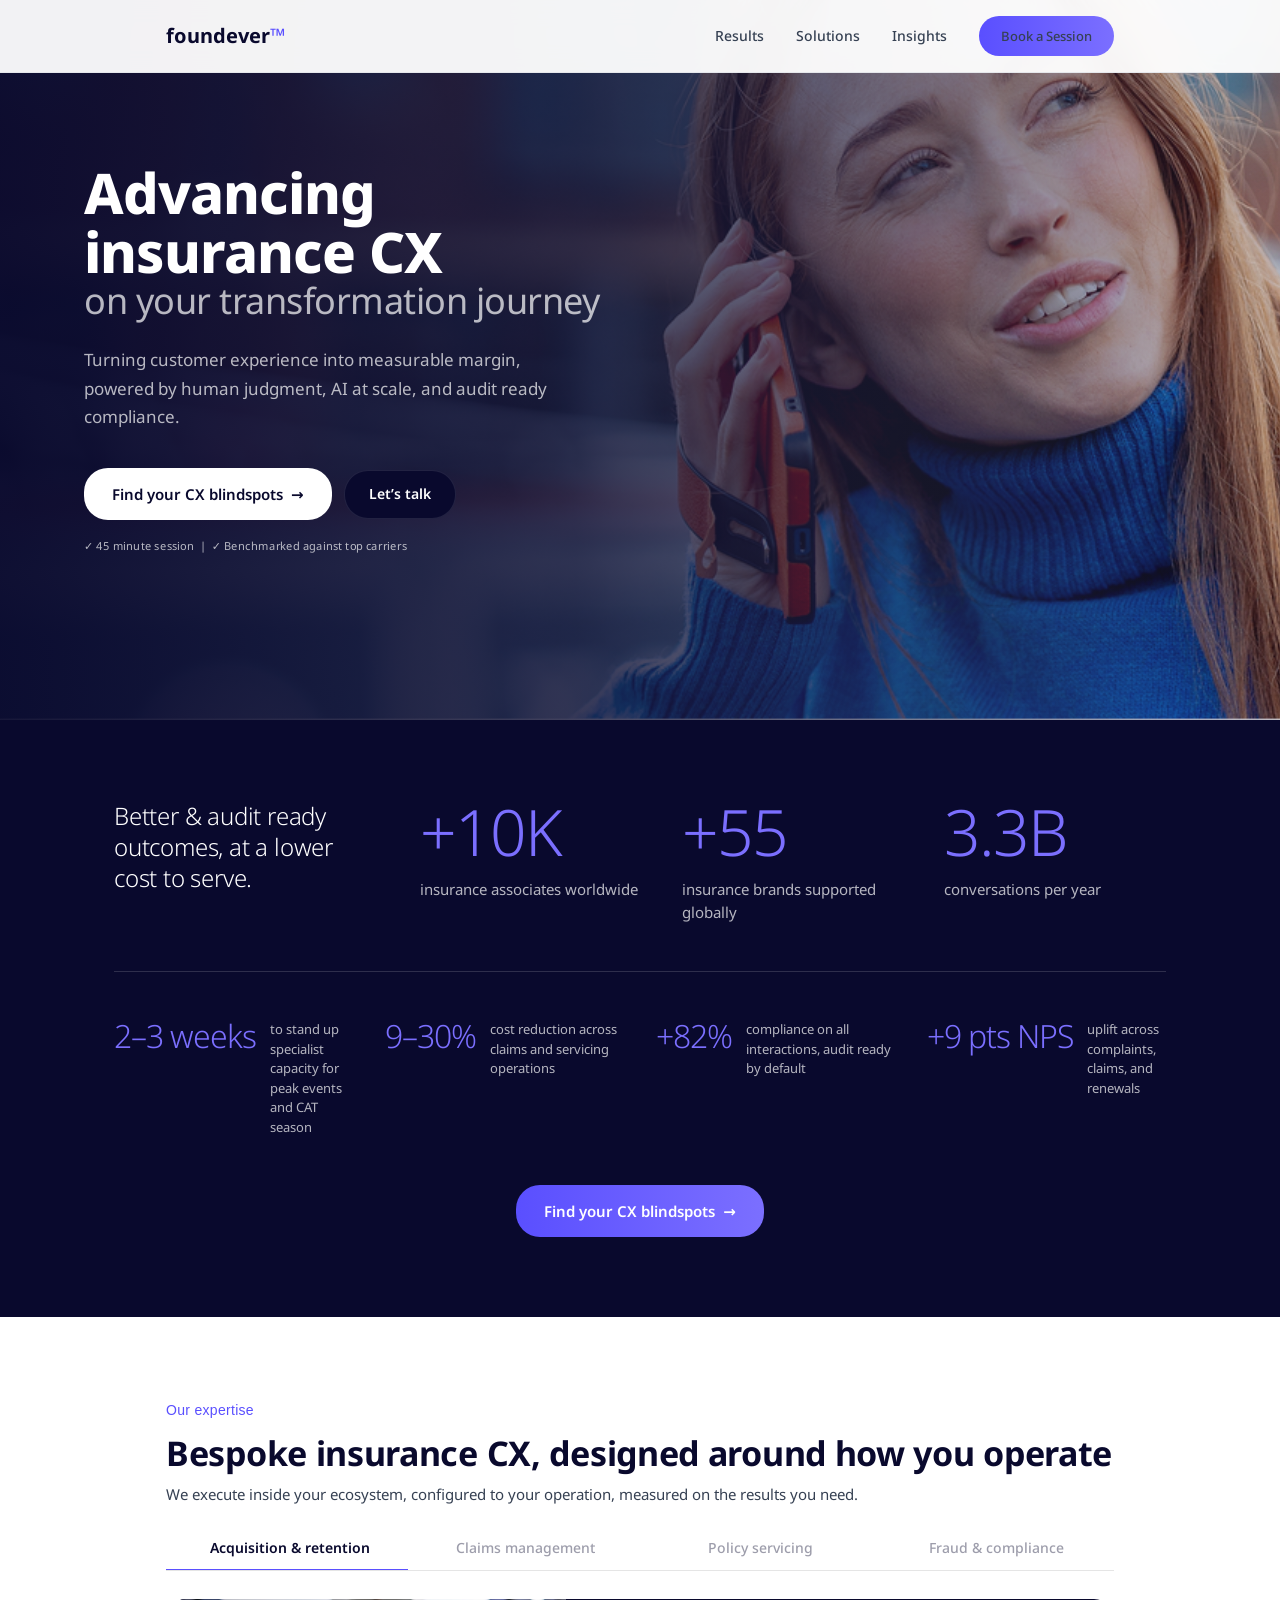
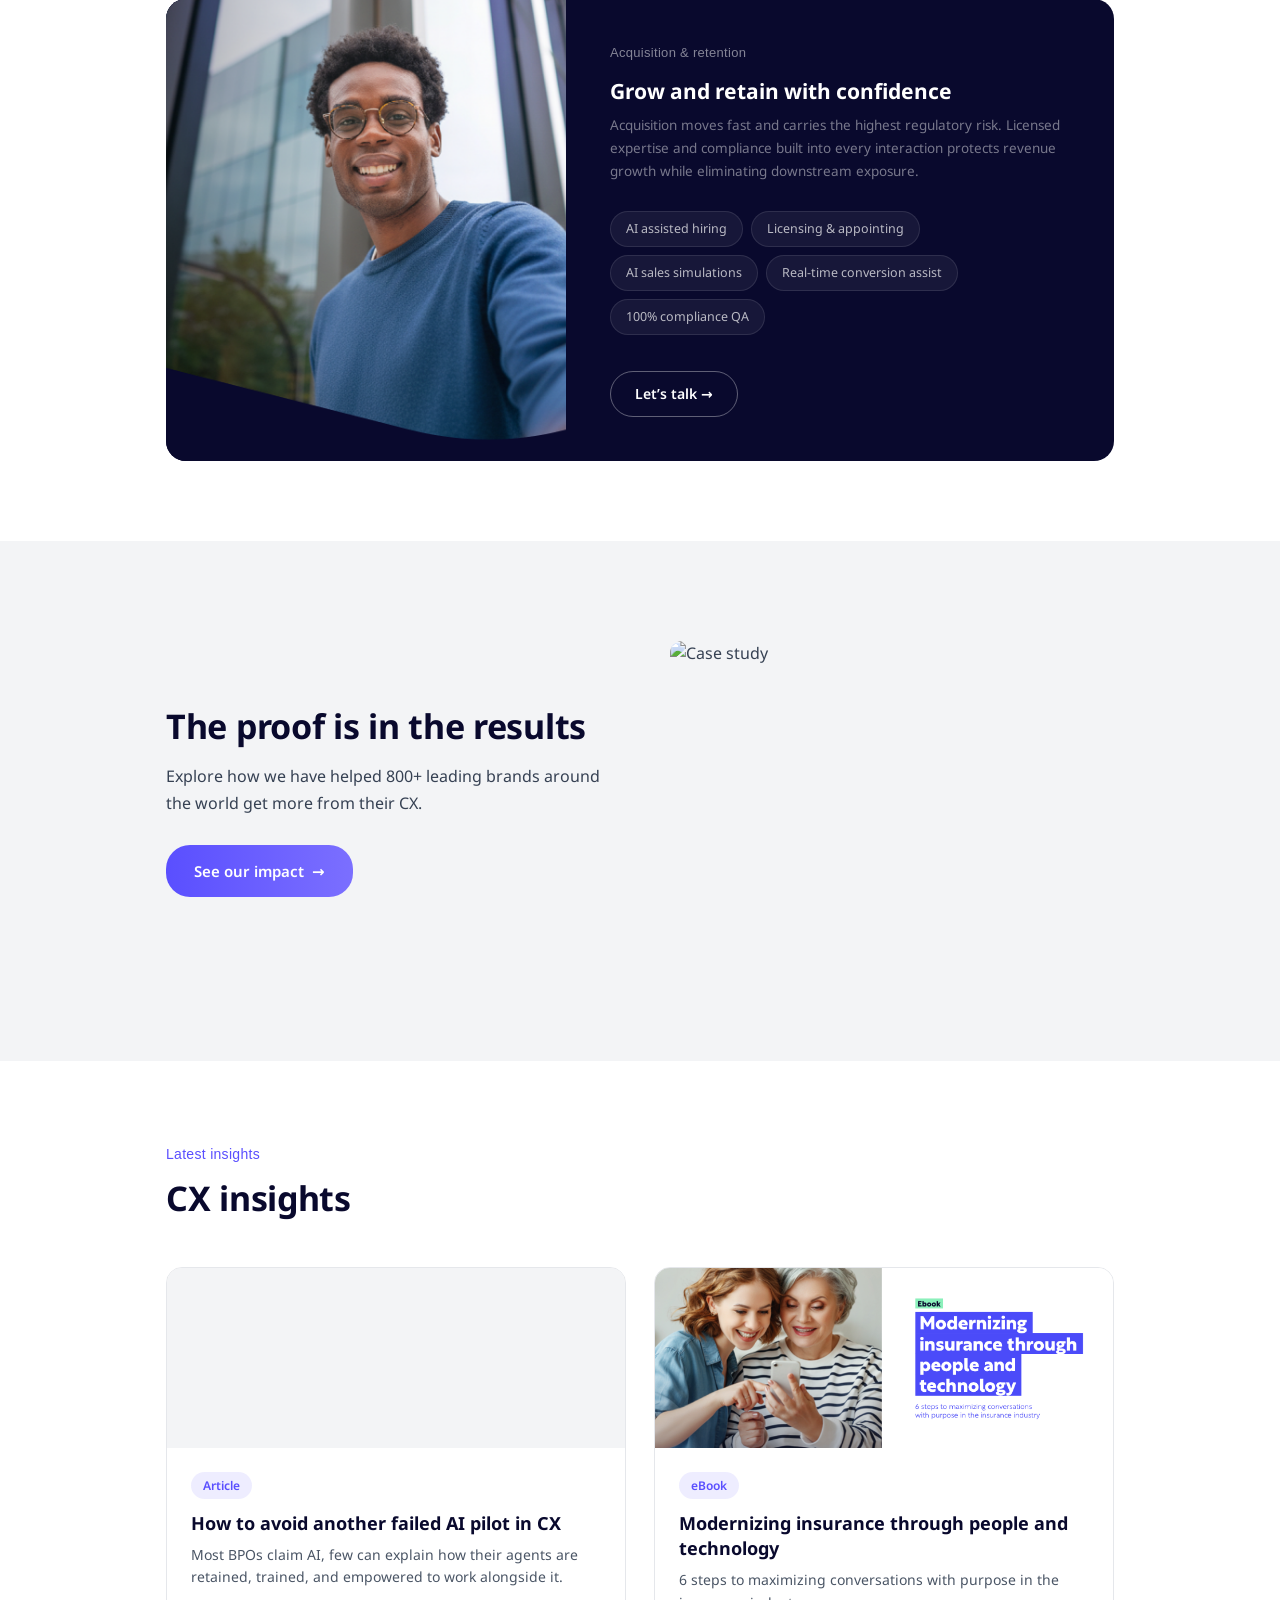
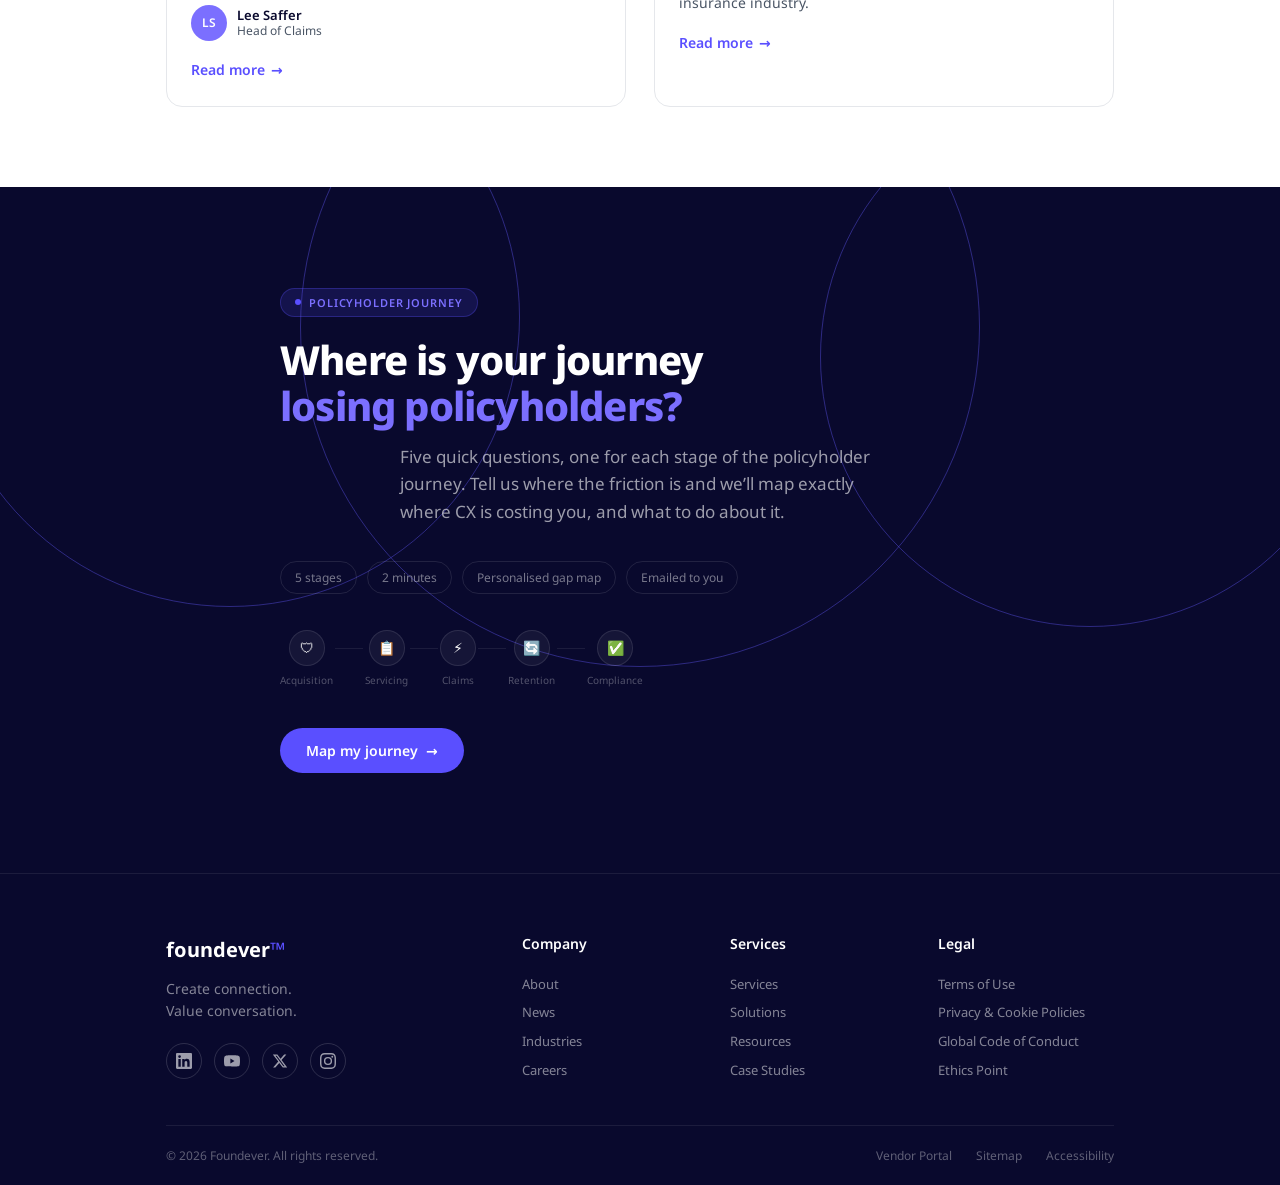
==== index.html @ bc0213e2 "Replace final CTA: maturity assessment -> policyholder journey quiz A and B both swap the old "Insur" ====
<!DOCTYPE html>
<html lang="en">
<head>
  <meta charset="UTF-8">
  <meta name="viewport" content="width=device-width, initial-scale=1.0">
  <title>Foundever Insurance | Keep Your Brand Promise to Your Policyholders</title>
  <meta name="description" content="Reduce claims leakage, improve your loss ratio, and lower cost to serve without compromising policyholder experience.">
  <link rel="preconnect" href="https://fonts.googleapis.com">
  <link rel="preconnect" href="https://fonts.gstatic.com" crossorigin>
  <link href="https://fonts.googleapis.com/css2?family=Noto+Sans:wght@300;400;500;600;700;800;900&display=swap" rel="stylesheet">
  <link rel="stylesheet" href="styles.css?v=22">
</head>
<body>

  <!-- ===== HEADER ===== -->
  <header class="site-header">
    <div class="container">
      <div class="logo">foundever<span>&trade;</span></div>
      <nav class="nav-links">
        <a href="#value-props">Results</a>
        <a href="#solutions">Solutions</a>
        <a href="#insights">Insights</a>
        <a href="#cta" class="btn btn-primary" style="padding:10px 22px; font-size:13px;">Book a Session</a>
      </nav>
    </div>
  </header>

  <!--
    DESIGN NOTE — Imagery direction (from Lee + Saurabh SME review):
    Moment-of-truth imagery (e.g. car veered off road with policyholder on phone,
    house with smoke/fire damage, etc.) belongs in ad creatives and the case-study
    supporting visuals — NOT the LP hero. The hero stays specialist-on-a-call
    (selling competence, not empathy). Pass to design team for ad creative + case
    study photo selection.
  -->
  <!-- ===== HERO ===== -->
  <section class="hero" id="hero">
    <!-- Full-bleed background photo -->
    <div class="hero-bg">
      <img src="assets/Hero-image-3.png" alt="Foundever insurance specialist">
      <div class="hero-overlay"></div>
    </div>
    <div class="container">
      <div class="hero-content">
        <div class="hero-heading-block">
          <h1>Advancing<br>insurance CX</h1>
          <h2 class="hero-h2">on your transformation journey</h2>
        </div>
        <p>Turning customer experience into measurable margin, powered by human judgment, AI at scale, and audit ready compliance.</p>
        <div class="hero-cta-group">
          <a href="#cta" class="btn btn-cta-primary">
            Find your CX blindspots
            <span class="arrow">&rarr;</span>
          </a>
          <a href="#" class="btn btn-dark">Let&rsquo;s talk</a>
        </div>
        <p class="hero-microcopy">&#10003; 45 minute session &nbsp;|&nbsp; &#10003; Benchmarked against top carriers</p>
      </div>
    </div>
  </section>


  <!-- ===== INSURANCE STATS (combined: use cases + scale proof) ===== -->
  <section class="insurance-stats" id="value-props">
    <div class="container">

      <!-- Top zone: headline + 3 big scale stats -->
      <div class="istats-top">
        <h2 class="istats-headline">Better &amp; audit ready outcomes, at a lower cost to serve.</h2>
        <div class="istats-scale-item">
          <div class="istats-scale-num">+<span class="count-up" data-target="10">0</span>K</div>
          <div class="istats-scale-lbl">insurance associates worldwide</div>
        </div>
        <div class="istats-scale-item">
          <div class="istats-scale-num">+<span class="count-up" data-target="55">0</span></div>
          <div class="istats-scale-lbl">insurance brands supported globally</div>
        </div>
        <div class="istats-scale-item">
          <div class="istats-scale-num">3.3B</div>
          <div class="istats-scale-lbl">conversations per year</div>
        </div>
      </div>

      <div class="istats-divider"></div>

      <!-- Bottom zone: 4 outcome stats -->
      <div class="istats-outcomes">
        <div class="istats-outcome">
          <div class="istats-outcome-num">2&ndash;3 weeks</div>
          <div class="istats-outcome-lbl">to stand up specialist capacity for peak events and CAT season</div>
        </div>
        <div class="istats-outcome">
          <div class="istats-outcome-num"><span class="count-up" data-target="10">0</span>&ndash;30%</div>
          <div class="istats-outcome-lbl">cost reduction across claims and servicing operations</div>
        </div>
        <div class="istats-outcome">
          <div class="istats-outcome-num">+<span class="count-up" data-target="95">0</span>%</div>
          <div class="istats-outcome-lbl">compliance on all interactions, audit ready by default</div>
        </div>
        <div class="istats-outcome">
          <div class="istats-outcome-num">+9 pts NPS</div>
          <div class="istats-outcome-lbl">uplift across complaints, claims, and renewals</div>
        </div>
      </div>

      <div class="stats-cta">
        <a href="#cta" class="btn btn-primary">Find your CX blindspots <span class="arrow">&rarr;</span></a>
      </div>
    </div>
  </section>

  <!-- ===== SOLUTIONS (Dynamic Rolling Bar) ===== -->
  <section class="solutions" id="solutions">
    <div class="container">
      <div class="solutions-header">
        <span class="eyebrow">Our expertise</span>
        <h2>Bespoke insurance CX, designed around how you operate</h2>
        <p>We execute inside your ecosystem, configured to your operation, measured on the results you need.</p>
      </div>

      <!-- Tab Navigation -->
      <div class="sol-tabs-wrapper">
        <div class="sol-bar">
          <button class="sol-bar-item active" data-index="0">Acquisition &amp; retention</button>
          <button class="sol-bar-item" data-index="1">Claims management</button>
          <button class="sol-bar-item" data-index="2">Policy servicing</button>
          <button class="sol-bar-item" data-index="3">Fraud &amp; compliance</button>
        </div>
      </div>

      <!-- Card 0: Acquisition & Retention -->
      <div class="sol-card visible" data-card="0">
        <div class="sol-card-photo"><img src="assets/frame-1329.png" alt="Insurance specialist"></div>
        <div class="sol-card-content">
          <span class="sol-card-eyebrow">Acquisition &amp; retention</span>
          <h3 class="sol-card-title">Grow and retain with confidence</h3>
          <p class="sol-card-desc">Acquisition moves fast and carries the highest regulatory risk. Licensed expertise and compliance built into every interaction protects revenue growth while eliminating downstream exposure.</p>
          <div class="sol-pills-wrap">
            <span class="sol-pill">AI assisted hiring</span>
            <span class="sol-pill">Licensing &amp; appointing</span>
            <span class="sol-pill">AI sales simulations</span>
            <span class="sol-pill">Real-time conversion assist</span>
            <span class="sol-pill">100% compliance QA</span>
          </div>
          <a href="#" class="sol-card-cta">Let&rsquo;s talk &rarr;</a>
        </div>
      </div>

      <!-- Card 1: Claims Management -->
      <div class="sol-card" data-card="1">
        <div class="sol-card-photo"><img src="assets/frame-1329.png" alt="Insurance specialist"></div>
        <div class="sol-card-content">
          <span class="sol-card-eyebrow">Claims management</span>
          <h3 class="sol-card-title">Quality, speed and auditability together</h3>
          <p class="sol-card-desc">By backing experienced claims professionals with advanced AI, we ensure every interaction is high empathy, low friction, and 100% focused on reducing claims leakage and handle time.</p>
          <div class="sol-pills-wrap">
            <span class="sol-pill">Empathy trained hiring</span>
            <span class="sol-pill">FNOL simulation training</span>
            <span class="sol-pill">Accuracy focused agent assist</span>
            <span class="sol-pill">100% compliance audit</span>
            <span class="sol-pill">Claims trend insights</span>
          </div>
          <a href="#" class="sol-card-cta">Let&rsquo;s talk &rarr;</a>
        </div>
      </div>

      <!-- Card 2: Policy Servicing -->
      <div class="sol-card" data-card="2">
        <div class="sol-card-photo"><img src="assets/frame-1329.png" alt="Insurance specialist"></div>
        <div class="sol-card-content">
          <span class="sol-card-eyebrow">Policy servicing</span>
          <h3 class="sol-card-title">The hidden retention engine</h3>
          <p class="sol-card-desc">AI absorbs routine volume so licensed agents can focus on endorsements, disputes, and save calls that protect policyholder lifetime value.</p>
          <div class="sol-pills-wrap">
            <span class="sol-pill">Licensed servicing agents</span>
            <span class="sol-pill">AI deflection of low complexity calls</span>
            <span class="sol-pill">Endorsement &amp; billing resolution</span>
            <span class="sol-pill">Retention and save desk</span>
            <span class="sol-pill">100% compliance QA</span>
            <span class="sol-pill">NPS tracking</span>
          </div>
          <a href="#" class="sol-card-cta">Let&rsquo;s talk &rarr;</a>
        </div>
      </div>

      <!-- Card 3: Financial Crime -->
      <div class="sol-card" data-card="3">
        <div class="sol-card-photo"><img src="assets/frame-1329.png" alt="Insurance specialist"></div>
        <div class="sol-card-content">
          <span class="sol-card-eyebrow">Fraud &amp; compliance</span>
          <h3 class="sol-card-title">Audit ready at every step</h3>
          <p class="sol-card-desc">Compliance runs through every interaction, not just the ones flagged for review. Specialist teams, embedded QA frameworks, and full interaction recording keep you protected at all times.</p>
          <div class="sol-pills-wrap">
            <span class="sol-pill">Compliance specialist training</span>
            <span class="sol-pill">QA framework embedding</span>
            <span class="sol-pill">Full interaction recording</span>
            <span class="sol-pill">Regulatory reporting</span>
          </div>
          <a href="#" class="sol-card-cta">Let&rsquo;s talk &rarr;</a>
        </div>
      </div>

    </div>
  </section>

  <!-- ===== CASE STUDY / BETTER BY DESIGN ===== -->
  <section class="case-study case-study--light">
    <div class="container">
      <div class="case-study-inner">
        <div class="case-study-text">
          <h2>The proof is in the results</h2>
          <p>Explore how we have helped 800+ leading brands around the world get more from their CX.</p>
          <a href="https://foundever.com/case-studies-hub/" target="_blank" rel="noopener noreferrer" class="btn btn-primary">See our impact <span class="arrow">&rarr;</span></a>
        </div>
        <div class="case-study-image">
          <img src="assets/rectangle.png" alt="Case study" style="width:100%; height:100%; object-fit:cover; border-radius:12px;">
        </div>
      </div>
    </div>
  </section>


  <!-- ===== INSIGHTS ===== -->
  <section class="insights" id="insights">
    <div class="container">
      <span class="eyebrow">Latest insights</span>
      <h2>CX insights</h2>

      <div class="insights-grid">
        <div class="insight-card">
          <div class="insight-image"></div>
          <div class="insight-body">
            <span class="insight-category">Article</span>
            <h4>How to avoid another failed AI pilot in CX</h4>
            <p>Most BPOs claim AI, few can explain how their agents are retained, trained, and empowered to work alongside it.</p>
            <div class="insight-author">
              <div class="insight-avatar">LS</div>
              <div>
                <div class="insight-author-name">Lee Saffer</div>
                <div class="insight-author-role">Head of Claims</div>
              </div>
            </div>
            <a href="#" class="insight-link">Read more <span>&rarr;</span></a>
          </div>
        </div>
        <div class="insight-card">
          <div class="insight-image" style="background-image:url('assets/ebook-modernizing-insurance.png'); background-size:cover; background-position:center;"></div>
          <div class="insight-body">
            <span class="insight-category">eBook</span>
            <h4>Modernizing insurance through people and technology</h4>
            <p>6 steps to maximizing conversations with purpose in the insurance industry.</p>
            <a href="#" class="insight-link">Read more <span>&rarr;</span></a>
          </div>
        </div>
      </div>
    </div>
  </section>

  <!-- ===== FINAL CTA — Policyholder Journey Quiz ===== -->
  <section class="final-cta" id="cta">
    <div class="cta-circle cta-circle-1"></div>
    <div class="cta-circle cta-circle-2"></div>
    <div class="cta-circle cta-circle-3"></div>
    <div class="container">
      <div class="cta-quiz">

        <!-- INTRO -->
        <div class="cqz-screen active" id="cqz-screen-intro">
          <div class="cqz-pill"><span class="cqz-pill-dot"></span>Policyholder Journey</div>
          <h2 class="cqz-intro-title">Where is your journey<br><em>losing policyholders?</em></h2>
          <p class="cqz-intro-desc">Five quick questions, one for each stage of the policyholder journey. Tell us where the friction is and we&rsquo;ll map exactly where CX is costing you, and what to do about it.</p>

          <div class="cqz-intro-tags">
            <div class="cqz-intro-tag">5 stages</div>
            <div class="cqz-intro-tag">2 minutes</div>
            <div class="cqz-intro-tag">Personalised gap map</div>
            <div class="cqz-intro-tag">Emailed to you</div>
          </div>

          <div class="cqz-journey-preview">
            <div class="cqz-preview-stage">
              <div class="cqz-preview-node">
                <div class="cqz-preview-circle">&#128737;</div>
                <div class="cqz-preview-label">Acquisition</div>
              </div>
              <div class="cqz-preview-line"></div>
            </div>
            <div class="cqz-preview-stage">
              <div class="cqz-preview-node">
                <div class="cqz-preview-circle">&#128203;</div>
                <div class="cqz-preview-label">Servicing</div>
              </div>
              <div class="cqz-preview-line"></div>
            </div>
            <div class="cqz-preview-stage">
              <div class="cqz-preview-node">
                <div class="cqz-preview-circle">&#9889;</div>
                <div class="cqz-preview-label">Claims</div>
              </div>
              <div class="cqz-preview-line"></div>
            </div>
            <div class="cqz-preview-stage">
              <div class="cqz-preview-node">
                <div class="cqz-preview-circle">&#128260;</div>
                <div class="cqz-preview-label">Retention</div>
              </div>
              <div class="cqz-preview-line"></div>
            </div>
            <div class="cqz-preview-stage">
              <div class="cqz-preview-node">
                <div class="cqz-preview-circle">&#9989;</div>
                <div class="cqz-preview-label">Compliance</div>
              </div>
            </div>
          </div>

          <button type="button" class="cqz-btn" data-action="start">Map my journey <span class="arrow">&rarr;</span></button>
        </div>

        <!-- QUESTIONS -->
        <div class="cqz-screen" id="cqz-screen-questions">
          <div class="cqz-stage-bar" id="cqz-stage-bar"></div>
          <div id="cqz-question-container"></div>
          <div class="cqz-q-nav">
            <button type="button" class="cqz-btn" id="cqz-btn-next" data-action="next" disabled>Next <span class="arrow">&rarr;</span></button>
            <button type="button" class="cqz-btn-ghost" id="cqz-btn-back" data-action="back">&larr; Back</button>
          </div>
        </div>

        <!-- RESULTS -->
        <div class="cqz-screen" id="cqz-screen-results">
          <div class="cqz-results-intro">
            <div class="cqz-pill"><span class="cqz-pill-dot"></span>Your gap map</div>
            <h2 class="cqz-results-title">Here&rsquo;s where your journey<br>needs attention</h2>
            <p class="cqz-results-desc">Based on your answers, we&rsquo;ve mapped the friction points across your policyholder journey and the highest-impact areas for Foundever to support.</p>
          </div>

          <div class="cqz-journey-map" id="cqz-journey-map"></div>
          <div class="cqz-rec-cards" id="cqz-rec-cards"></div>

          <div class="cqz-summary-bar">
            <p class="cqz-summary-text" id="cqz-summary-text"></p>
            <button type="button" class="cqz-btn" data-action="scrollToEmail">Get the full report <span class="arrow">&rarr;</span></button>
          </div>

          <div class="cqz-email-section" id="cqz-email-section">
            <p class="cqz-email-label">We&rsquo;ll email you a branded version of your journey map with tailored recommendations.</p>
            <div class="cqz-email-row">
              <input class="cqz-email-input" type="email" placeholder="you@yourcompany.com" id="cqz-email-input">
              <button type="button" class="cqz-btn" id="cqz-email-btn" data-action="sendResults">Send my map <span class="arrow">&rarr;</span></button>
            </div>
          </div>

          <div class="cqz-restart-wrap">
            <span class="cqz-restart-link" data-action="restart">Start over</span>
          </div>
        </div>

      </div>
    </div>
  </section>

  <!-- ===== FOOTER ===== -->
  <footer class="site-footer">
    <div class="container">
      <div class="footer-top">
        <div class="footer-brand">
          <div class="logo">foundever<span>&trade;</span></div>
          <p class="footer-tagline">Create connection.<br>Value conversation.</p>
          <div class="social-icons">
            <a href="#" class="social-icon" aria-label="LinkedIn">
              <svg viewBox="0 0 24 24" fill="currentColor"><path d="M20.447 20.452h-3.554v-5.569c0-1.328-.027-3.037-1.852-3.037-1.853 0-2.136 1.445-2.136 2.939v5.667H9.351V9h3.414v1.561h.046c.477-.9 1.637-1.85 3.37-1.85 3.601 0 4.267 2.37 4.267 5.455v6.286zM5.337 7.433a2.062 2.062 0 0 1-2.063-2.065 2.064 2.064 0 1 1 2.063 2.065zm1.782 13.019H3.555V9h3.564v11.452zM22.225 0H1.771C.792 0 0 .774 0 1.729v20.542C0 23.227.792 24 1.771 24h20.451C23.2 24 24 23.227 24 22.271V1.729C24 .774 23.2 0 22.222 0h.003z"/></svg>
            </a>
            <a href="#" class="social-icon" aria-label="YouTube">
              <svg viewBox="0 0 24 24" fill="currentColor"><path d="M23.498 6.186a3.016 3.016 0 0 0-2.122-2.136C19.505 3.545 12 3.545 12 3.545s-7.505 0-9.377.505A3.017 3.017 0 0 0 .502 6.186C0 8.07 0 12 0 12s0 3.93.502 5.814a3.016 3.016 0 0 0 2.122 2.136c1.871.505 9.376.505 9.376.505s7.505 0 9.377-.505a3.015 3.015 0 0 0 2.122-2.136C24 15.93 24 12 24 12s0-3.93-.502-5.814zM9.545 15.568V8.432L15.818 12l-6.273 3.568z"/></svg>
            </a>
            <a href="#" class="social-icon" aria-label="Twitter">
              <svg viewBox="0 0 24 24" fill="currentColor"><path d="M18.244 2.25h3.308l-7.227 8.26 8.502 11.24H16.17l-5.214-6.817L4.99 21.75H1.68l7.73-8.835L1.254 2.25H8.08l4.713 6.231zm-1.161 17.52h1.833L7.084 4.126H5.117z"/></svg>
            </a>
            <a href="#" class="social-icon" aria-label="Instagram">
              <svg viewBox="0 0 24 24" fill="currentColor"><path d="M12 2.163c3.204 0 3.584.012 4.85.07 3.252.148 4.771 1.691 4.919 4.919.058 1.265.069 1.645.069 4.849 0 3.205-.012 3.584-.069 4.849-.149 3.225-1.664 4.771-4.919 4.919-1.266.058-1.644.07-4.85.07-3.204 0-3.584-.012-4.849-.07-3.26-.149-4.771-1.699-4.919-4.92-.058-1.265-.07-1.644-.07-4.849 0-3.204.013-3.583.07-4.849.149-3.227 1.664-4.771 4.919-4.919 1.266-.057 1.645-.069 4.849-.069zM12 0C8.741 0 8.333.014 7.053.072 2.695.272.273 2.69.073 7.052.014 8.333 0 8.741 0 12c0 3.259.014 3.668.072 4.948.2 4.358 2.618 6.78 6.98 6.98C8.333 23.986 8.741 24 12 24c3.259 0 3.668-.014 4.948-.072 4.354-.2 6.782-2.618 6.979-6.98.059-1.28.073-1.689.073-4.948 0-3.259-.014-3.667-.072-4.947-.196-4.354-2.617-6.78-6.979-6.98C15.668.014 15.259 0 12 0zm0 5.838a6.162 6.162 0 1 0 0 12.324 6.162 6.162 0 0 0 0-12.324zM12 16a4 4 0 1 1 0-8 4 4 0 0 1 0 8zm6.406-11.845a1.44 1.44 0 1 0 0 2.881 1.44 1.44 0 0 0 0-2.881z"/></svg>
            </a>
          </div>
        </div>
        <div class="footer-columns">
          <div class="footer-column">
            <h4>Company</h4>
            <a href="#">About</a>
            <a href="#">News</a>
            <a href="#">Industries</a>
            <a href="#">Careers</a>
          </div>
          <div class="footer-column">
            <h4>Services</h4>
            <a href="#">Services</a>
            <a href="#">Solutions</a>
            <a href="#">Resources</a>
            <a href="#">Case Studies</a>
          </div>
          <div class="footer-column">
            <h4>Legal</h4>
            <a href="#">Terms of Use</a>
            <a href="#">Privacy &amp; Cookie Policies</a>
            <a href="#">Global Code of Conduct</a>
            <a href="#">Ethics Point</a>
          </div>
        </div>
      </div>
      <div class="footer-bottom">
        <span class="footer-copyright">&copy; 2026 Foundever. All rights reserved.</span>
        <div class="footer-bottom-links">
          <a href="#">Vendor Portal</a>
          <a href="#">Sitemap</a>
          <a href="#">Accessibility</a>
        </div>
      </div>
    </div>
  </footer>

  <script src="script.js"></script>
</body>
</html>
---- styles.css ----
/* ===== TOKENS ===== */
:root {
  --dark-navy: #09092D;
  --dark-navy-mid: #1A1E3F;
  --purple: #5A4FFF;
  --purple-light: #7B6FFF;
  --purple-bg: rgba(90, 79, 255, 0.1);
  --gray-bg: #F3F4F6;
  --gray-bg-alt: #F9FAFB;
  --gray-medium: #E5E7EB;
  --gray-text: #364153;
  --gray-icon: #4A5565;
  --white: #FFFFFF;
  --radius-card: 16px;
  --radius-btn: 24px;
  --radius-tag: 20px;
  --shadow-card: 0 4px 6px rgba(0,0,0,0.07), 0 10px 15px rgba(0,0,0,0.05);
  --max-width: 996px;
  --font: 'Foundever Sans', 'Noto Sans', 'Calibri', system-ui, -apple-system, sans-serif;
}

/* ===== RESET & BASE ===== */
*, *::before, *::after { box-sizing: border-box; margin: 0; padding: 0; }

html { scroll-behavior: smooth; }

body {
  font-family: var(--font);
  font-size: 16px;
  line-height: 1.6;
  color: var(--gray-text);
  background: var(--white);
  -webkit-font-smoothing: antialiased;
}

img { max-width: 100%; display: block; }
a { color: inherit; text-decoration: none; }
ul { list-style: none; }

.container {
  max-width: var(--max-width);
  margin: 0 auto;
  padding: 0 24px;
}

/* ===== TYPOGRAPHY ===== */
.eyebrow {
  display: inline-block;
  font-family: 'Avenir', 'Avenir Next', 'Nunito', sans-serif;
  font-size: 14px;
  font-weight: 400;
  letter-spacing: 0.3px;
  color: var(--purple);
  margin-bottom: 16px;
  border: none !important;
  background: none !important;
  padding: 0 !important;
  border-radius: 0 !important;
}

h1 { font-size: 44px; font-weight: 800; line-height: 1.1; letter-spacing: -0.5px; }
h2 { font-size: 34px; font-weight: 700; line-height: 1.2; letter-spacing: -0.3px; }
h3 { font-size: 22px; font-weight: 700; line-height: 1.3; }
h4 { font-size: 18px; font-weight: 700; line-height: 1.4; }

.accent {
  background: linear-gradient(90deg, var(--purple), var(--purple-light));
  -webkit-background-clip: text;
  -webkit-text-fill-color: transparent;
  background-clip: text;
}

.placeholder {
  background: rgba(255, 220, 50, 0.25);
  padding: 0 4px;
  border-radius: 3px;
}

/* ===== BUTTONS ===== */
.btn {
  display: inline-flex;
  align-items: center;
  gap: 8px;
  font-family: var(--font);
  font-size: 15px;
  font-weight: 600;
  border: none;
  border-radius: var(--radius-btn);
  padding: 14px 28px;
  cursor: pointer;
  transition: opacity 0.2s, transform 0.2s;
}
.btn:hover { opacity: 0.9; transform: translateY(-1px); }

.btn-primary {
  background: linear-gradient(90deg, var(--purple), var(--purple-light));
  color: var(--white);
}

.btn-outline {
  background: transparent;
  color: var(--white);
  border: 1.5px solid var(--white);
}

.btn-ghost {
  background: rgba(255,255,255,0.08);
  color: var(--white);
  border: 1.5px solid rgba(255,255,255,0.18);
  backdrop-filter: blur(6px);
}
.btn-ghost:hover {
  background: rgba(255,255,255,0.14);
  border-color: rgba(255,255,255,0.3);
  opacity: 1;
}

.hero-cta-group {
  display: flex;
  align-items: center;
  gap: 12px;
  flex-wrap: wrap;
}

.btn-outline-dark {
  background: transparent;
  color: var(--gray-text);
  border: 1.5px solid var(--gray-medium);
}

/* Dark-fill pill (Let's talk on dark or light bg) */
.btn-dark {
  background: var(--dark-navy);
  color: var(--white);
  border: 1px solid rgba(255,255,255,0.10);
  padding: 12px 24px;
  font-size: 14px;
}
.btn-dark:hover { background: var(--dark-navy-mid); opacity: 1; }

.btn .arrow { transition: transform 0.2s; }
.btn:hover .arrow { transform: translateX(3px); }

/* ===== HEADER / NAV ===== */
.site-header {
  position: fixed;
  top: 0;
  left: 0;
  right: 0;
  z-index: 100;
  height: 73px;
  background: rgba(255,255,255,0.95);
  backdrop-filter: blur(12px);
  border-bottom: 1px solid var(--gray-medium);
  display: flex;
  align-items: center;
}

.site-header .container {
  display: flex;
  align-items: center;
  justify-content: space-between;
  width: 100%;
}

.logo {
  font-size: 20px;
  font-weight: 700;
  color: var(--dark-navy);
}

.logo span { color: var(--purple); }

.nav-links {
  display: flex;
  gap: 32px;
  align-items: center;
}

.nav-links a {
  font-size: 14px;
  font-weight: 500;
  color: var(--gray-text);
  transition: color 0.2s;
}
.nav-links a:hover { color: var(--purple); }

/* ===== HERO ===== */
.hero {
  position: relative;
  min-height: 620px;
  height: 80vh;
  max-height: 780px;
  display: flex;
  align-items: center;
  overflow: hidden;
  border-radius: 0;
  padding: 120px 0 80px;
}

/* Full-bleed background image */
.hero-bg {
  position: absolute;
  inset: 0;
  z-index: 0;
}

.hero-bg img {
  width: 100%;
  height: 100%;
  object-fit: cover;
  object-position: center center;
  display: block;
}

/* Gradient overlay — dark left, transparent right */
.hero-overlay {
  position: absolute;
  inset: 0;
  background: linear-gradient(
    90deg,
    rgba(9, 9, 45, 0.92) 0%,
    rgba(9, 9, 45, 0.75) 45%,
    rgba(9, 9, 45, 0.2) 100%
  );
}

.hero-content {
  position: relative;
  z-index: 1;
  max-width: 560px;
  margin-left: 0;
}

.hero .container {
  margin-left: 60px;
  margin-right: auto;
}

.hero .eyebrow {
  color: var(--purple-light);
  margin-bottom: 20px;
}

.hero-eyebrow {
  color: rgba(255,255,255,0.75) !important;
}

.hero-heading-block {
  display: block;
  margin-bottom: 24px;
}

.hero h1 {
  color: var(--white);
  font-size: clamp(36px, 5vw, 56px);
  font-weight: 800;
  line-height: 1.05;
  margin-bottom: 0;
  letter-spacing: -1px;
}

.hero-h2 {
  color: rgba(255,255,255,0.7);
  font-size: clamp(24px, 3vw, 36px);
  font-weight: 400;
  line-height: 1.15;
  margin-bottom: 24px;
  letter-spacing: -0.5px;
}

.hero p {
  color: rgba(255,255,255,0.7);
  font-size: 17px;
  margin-bottom: 36px;
  line-height: 1.7;
  max-width: 480px;
}

/* Hero microcopy below CTA */
.hero-microcopy {
  margin-top: 12px;
  font-size: 10px;
  line-height: 1.5;
  color: rgba(255,255,255,0.22);
  letter-spacing: 0.02em;
  white-space: nowrap;
  transform: scale(0.65);
  transform-origin: left center;
}

/* ===== ROLLING BAR ===== */
.rolling-bar {
  background: var(--gray-bg);
  padding: 14px 0;
  overflow: hidden;
  border-bottom: 1px solid var(--gray-medium);
}

.rolling-bar-track {
  display: flex;
  gap: 0;
  width: max-content;
  animation: marquee 30s linear infinite;
}

.rolling-bar-track:hover { animation-play-state: paused; }

.rolling-bar-item {
  white-space: nowrap;
  font-size: 13px;
  font-weight: 600;
  color: var(--gray-text);
  padding: 0 24px;
  text-transform: uppercase;
  letter-spacing: 0.5px;
}

.rolling-bar-item .separator {
  color: var(--purple);
  margin-right: 24px;
}

@keyframes marquee {
  0% { transform: translateX(0); }
  100% { transform: translateX(-50%); }
}

/* ===== INSURANCE STATS (combined: use cases + scale proof) ===== */
.insurance-stats {
  background: var(--dark-navy);
  padding: 80px 0;
  color: var(--white);
}

.insurance-stats .container {
  max-width: 1100px;
}

/* Top zone: headline + 3 big scale stats in a 4-col grid */
.istats-top {
  display: grid;
  grid-template-columns: 1.2fr 1fr 1fr 1fr;
  gap: 40px;
  align-items: start;
  margin-bottom: 48px;
}

.istats-headline {
  font-size: clamp(18px, 2vw, 24px);
  font-weight: 300;
  line-height: 1.3;
  letter-spacing: -0.2px;
  color: var(--white);
  max-width: 280px;
}

.istats-scale-num {
  font-size: clamp(48px, 5vw, 68px);
  font-weight: 300;
  line-height: 1;
  letter-spacing: -2px;
  color: var(--purple-light);
  margin-bottom: 14px;
}

.istats-scale-lbl {
  font-size: 15px;
  line-height: 1.5;
  font-weight: 400;
  color: rgba(255,255,255,0.7);
  max-width: 220px;
}

/* Divider between top and bottom */
.istats-divider {
  height: 1px;
  background: rgba(255,255,255,0.15);
  margin: 0 0 48px;
}

/* Bottom zone: 4 outcome stats, number-left + label-right */
.istats-outcomes {
  display: grid;
  grid-template-columns: repeat(4, 1fr);
  gap: 32px;
  margin-bottom: 48px;
}

.istats-outcome {
  display: flex;
  align-items: flex-start;
  gap: 14px;
}

.istats-outcome-num {
  font-size: clamp(26px, 2.6vw, 32px);
  font-weight: 300;
  line-height: 1;
  letter-spacing: -1px;
  color: var(--purple-light);
  flex-shrink: 0;
  white-space: nowrap;
}

.istats-outcome-lbl {
  font-size: 13px;
  line-height: 1.5;
  font-weight: 400;
  color: rgba(255,255,255,0.7);
}

.insurance-stats .stats-cta {
  text-align: center;
  margin-top: 0;
}

.stats-cta {
  text-align: center;
  margin-top: 36px;
}

@media (max-width: 768px) {
  .istats-top {
    grid-template-columns: 1fr;
    gap: 32px;
  }
  .istats-headline { max-width: none; }
  .istats-outcomes {
    grid-template-columns: repeat(2, 1fr);
    gap: 28px 20px;
  }
}

/* ===== SOLUTIONS ===== */
.solutions {
  padding: 80px 0;
  background: var(--white);
  overflow: hidden;
}

.solutions-header {
  margin-bottom: 20px;
}

.solutions-header .eyebrow { margin-bottom: 12px; }

.solutions-header h2 {
  color: var(--dark-navy);
  margin-bottom: 8px;
  max-width: 100%;
  white-space: nowrap;
}

.solutions-header p {
  color: var(--gray-text);
  font-size: 15px;
  white-space: nowrap;
  max-width: none;
  line-height: 1.6;
}

/* -- Underline Tab Navigation -- */
.sol-tabs-wrapper {
  margin-bottom: 28px;
}

.sol-bar {
  display: flex;
  gap: 0;
  overflow-x: auto;
  -ms-overflow-style: none;
  scrollbar-width: none;
  border-bottom: 1px solid rgba(0,0,0,0.1);
}
.sol-bar::-webkit-scrollbar { display: none; }

.sol-bar-item {
  flex: 1;
  display: flex;
  align-items: center;
  justify-content: center;
  padding: 12px 22px;
  background: none;
  border: none;
  border-bottom: 2px solid transparent;
  margin-bottom: -1px;
  cursor: pointer;
  transition: all 0.2s ease;
  white-space: nowrap;
  font-family: var(--font);
  font-size: 14px;
  font-weight: 500;
  color: rgba(9, 9, 45, 0.4);
}

.sol-bar-item:hover { color: var(--dark-navy); }

.sol-bar-item.active {
  color: var(--dark-navy);
  font-weight: 600;
  border-bottom-color: var(--purple);
}

.sol-bar-item:first-child { padding-left: 28px; }

/* -- Cards: photo LEFT, content RIGHT -- */
.sol-card {
  display: none;
  grid-template-columns: 400px 1fr;
  background: var(--dark-navy);
  border-radius: 20px;
  overflow: hidden;
  min-height: 420px;
  animation: solCardIn 0.25s ease forwards;
}
.sol-card.visible { display: grid; }

@keyframes solCardIn {
  from { opacity: 0; transform: translateY(6px); }
  to   { opacity: 1; transform: translateY(0); }
}

/* Left — photo */
.sol-card-photo {
  position: relative;
  overflow: hidden;
  min-height: 420px;
  background: var(--dark-navy);
}

.sol-card-photo img {
  width: 100%;
  height: 100%;
  object-fit: cover;
  object-position: center top;
  display: block;
}

/* Right — content */
.sol-card-content {
  padding: 44px;
  display: flex;
  flex-direction: column;
  justify-content: space-between;
}

.sol-card-eyebrow {
  display: inline-block;
  font-family: 'Avenir', 'Avenir Next', 'Nunito', sans-serif;
  font-size: 13px;
  font-weight: 400;
  color: rgba(255,255,255,0.5);
  letter-spacing: 0.3px;
  margin-bottom: 14px;
  border: none;
  background: none;
  padding: 0;
  border-radius: 0;
  text-transform: none;
}

.sol-card-title {
  font-size: 21px;
  font-weight: 700;
  color: var(--white);
  font-family: var(--font);
  margin-bottom: 10px;
  line-height: 1.25;
}

.sol-card-desc {
  font-size: 13.5px;
  color: rgba(255,255,255,0.45);
  line-height: 1.7;
  margin-bottom: 28px;
  font-family: var(--font);
}

/* Pill tags */
.sol-pills-wrap {
  display: flex;
  flex-wrap: wrap;
  gap: 8px;
  margin-bottom: 36px;
}

.sol-pill {
  display: inline-flex;
  align-items: center;
  padding: 7px 15px;
  border-radius: 100px;
  background: rgba(255,255,255,0.06);
  border: 1px solid rgba(255,255,255,0.1);
  font-size: 12.5px;
  font-family: var(--font);
  color: rgba(255,255,255,0.7);
  white-space: nowrap;
  transition: background 0.15s, border-color 0.15s, color 0.15s;
}
.sol-pill:hover {
  background: rgba(90,79,255,0.25);
  border-color: rgba(90,79,255,0.5);
  color: var(--white);
}

/* CTA */
.sol-card-cta {
  display: inline-flex;
  align-items: center;
  gap: 8px;
  padding: 11px 24px;
  border-radius: 100px;
  border: 1.5px solid rgba(255,255,255,0.35);
  background: transparent;
  color: var(--white);
  font-size: 14px;
  font-weight: 600;
  font-family: var(--font);
  text-decoration: none;
  align-self: flex-start;
  transition: border-color 0.2s, gap 0.2s;
}
.sol-card-cta:hover {
  border-color: rgba(255,255,255,0.7);
  gap: 12px;
}

/* Responsive */
@media (max-width: 900px) {
  .sol-card, .sol-card.visible { grid-template-columns: 1fr; display: flex; flex-direction: column; }
  .sol-card-photo { min-height: 220px; }
  .sol-card-content { padding: 32px 24px; }
}

/* ===== CASE STUDY / BETTER BY DESIGN ===== */
.case-study {
  background: linear-gradient(135deg, var(--dark-navy) 0%, var(--dark-navy-mid) 50%, var(--dark-navy) 100%);
  padding: 60px 0;
  overflow: hidden;
  position: relative;
}

.case-study .hero-circle-1 {
  width: 400px;
  height: 400px;
  top: auto;
  bottom: -100px;
  left: -100px;
}

.case-study .hero-circle-2 {
  width: 500px;
  height: 500px;
  top: -150px;
  right: -100px;
}

.case-study-inner {
  position: relative;
  z-index: 1;
  display: grid;
  grid-template-columns: 1fr 1fr;
  gap: 60px;
  align-items: center;
}

.case-study-eyebrow {
  display: inline-block;
  font-family: 'Avenir', 'Avenir Next', 'Nunito', sans-serif;
  font-size: 14px;
  font-weight: 400;
  letter-spacing: 0.3px;
  color: rgba(255,255,255,0.7);
  margin-bottom: 14px;
}

.case-study-text h2 {
  color: var(--white);
  margin-bottom: 16px;
}

.case-study-text p {
  color: rgba(255,255,255,0.7);
  font-size: 16px;
  margin-bottom: 28px;
  line-height: 1.7;
}

.case-study-image {
  background: linear-gradient(135deg, rgba(90,79,255,0.2), rgba(123,111,255,0.1));
  border-radius: var(--radius-card);
  height: 320px;
  display: flex;
  align-items: center;
  justify-content: center;
  border: 1px solid rgba(255,255,255,0.1);
}

.case-study-image span {
  color: rgba(255,255,255,0.3);
  font-size: 14px;
}

/* Light variant: gray bg, dark text, no decorative circles */
.case-study.case-study--light {
  background: var(--gray-bg);
  padding: 100px 0;
}
.case-study.case-study--light .case-study-text h2 { color: var(--dark-navy); }
.case-study.case-study--light .case-study-text p { color: var(--gray-text); }
.case-study.case-study--light .case-study-image {
  background: transparent;
  border: none;
}

/* ===== INSIGHTS ===== */
.insights {
  padding: 80px 0;
  background: var(--white);
}

.insights .eyebrow { margin-bottom: 12px; }

.insights h2 {
  color: var(--dark-navy);
  margin-bottom: 48px;
}

.insights-grid {
  display: grid;
  grid-template-columns: 1fr 1fr;
  gap: 28px;
}

.insight-card {
  border: 1px solid var(--gray-medium);
  border-radius: var(--radius-card);
  overflow: hidden;
  transition: box-shadow 0.2s, transform 0.2s;
}

.insight-card:hover {
  box-shadow: var(--shadow-card);
  transform: translateY(-2px);
}

.insight-image {
  height: 180px;
  background: var(--gray-bg);
}

.insight-body {
  padding: 24px;
}

.insight-category {
  display: inline-block;
  font-size: 12px;
  font-weight: 600;
  color: var(--purple);
  background: var(--purple-bg);
  border-radius: var(--radius-tag);
  padding: 4px 12px;
  margin-bottom: 12px;
}

.insight-card h4 {
  color: var(--dark-navy);
  margin-bottom: 8px;
}

.insight-card p {
  font-size: 14px;
  color: var(--gray-icon);
  margin-bottom: 16px;
  line-height: 1.6;
}

.insight-author {
  display: flex;
  align-items: center;
  gap: 10px;
  margin-bottom: 16px;
}

.insight-avatar {
  width: 36px;
  height: 36px;
  border-radius: 50%;
  background: var(--purple-light);
  color: var(--white);
  font-size: 12px;
  font-weight: 600;
  display: flex;
  align-items: center;
  justify-content: center;
  flex-shrink: 0;
}

.insight-author-name {
  font-size: 13px;
  font-weight: 600;
  color: var(--dark-navy);
  line-height: 1.3;
}

.insight-author-role {
  font-size: 12px;
  color: var(--gray-icon);
  line-height: 1.3;
}

.insight-link {
  display: inline-flex;
  align-items: center;
  gap: 6px;
  font-size: 14px;
  font-weight: 600;
  color: var(--purple);
}
.insight-link:hover { gap: 10px; }

/* ===== FINAL CTA ===== */
.final-cta {
  background: var(--dark-navy);
  padding: 100px 0;
  text-align: center;
  position: relative;
  overflow: hidden;
}

/* Decorative outline circles */
.cta-circle {
  position: absolute;
  border-radius: 50%;
  border: 1.5px solid rgba(100, 90, 255, 0.4);
  pointer-events: none;
}
.cta-circle-1 {
  width: 580px; height: 580px;
  top: -160px; left: -60px;
}
.cta-circle-2 {
  width: 680px; height: 680px;
  top: -200px; left: 50%;
  transform: translateX(-50%);
}
.cta-circle-3 {
  width: 540px; height: 540px;
  top: -100px; right: -80px;
}

.final-cta-content {
  position: relative;
  z-index: 1;
  max-width: 600px;
  margin: 0 auto;
}

.final-cta h1 {
  color: var(--white);
  font-size: 40px;
  font-weight: 800;
  line-height: 1.1;
  letter-spacing: -0.5px;
  margin-bottom: 16px;
}

.final-cta p {
  color: rgba(255,255,255,0.6);
  margin-bottom: 36px;
  font-size: 17px;
  line-height: 1.6;
  max-width: 480px;
  margin-left: auto;
  margin-right: auto;
}

.final-cta-btns {
  display: flex;
  gap: 12px;
  justify-content: center;
  flex-wrap: wrap;
}

.btn-cta-primary {
  background: var(--white);
  color: var(--dark-navy);
  font-weight: 600;
  font-size: 15px;
  font-family: var(--font);
  padding: 14px 28px;
  border-radius: var(--radius-btn);
  border: none;
  cursor: pointer;
  display: inline-flex;
  align-items: center;
  gap: 8px;
  transition: all 0.25s ease;
  text-decoration: none;
}
.btn-cta-primary:hover {
  background: rgba(255,255,255,0.88);
  transform: translateY(-1px);
}

.btn-cta-outline {
  background: transparent;
  color: var(--white);
  font-weight: 600;
  font-size: 15px;
  font-family: var(--font);
  padding: 14px 28px;
  border-radius: var(--radius-btn);
  border: 1.5px solid rgba(255,255,255,0.35);
  display: inline-flex;
  align-items: center;
  gap: 8px;
  transition: all 0.25s ease;
  text-decoration: none;
}
.btn-cta-outline:hover {
  border-color: rgba(255,255,255,0.7);
  transform: translateY(-1px);
}

/* ===== FOOTER ===== */
.site-footer {
  background: var(--dark-navy);
  padding: 60px 0 0;
  border-top: 1px solid rgba(255,255,255,0.08);
}

.footer-top {
  display: grid;
  grid-template-columns: 1fr 2fr;
  gap: 60px;
  padding-bottom: 40px;
}

.footer-brand .logo {
  color: var(--white);
  margin-bottom: 12px;
}

.footer-tagline {
  font-size: 14px;
  color: rgba(255,255,255,0.5);
  line-height: 1.6;
  margin-bottom: 20px;
}

.social-icons {
  display: flex;
  gap: 12px;
}

.social-icon {
  width: 36px;
  height: 36px;
  border-radius: 50%;
  border: 1px solid rgba(255,255,255,0.15);
  display: flex;
  align-items: center;
  justify-content: center;
  transition: border-color 0.2s, background 0.2s;
}

.social-icon:hover {
  border-color: var(--purple);
  background: rgba(90,79,255,0.1);
}

.social-icon svg {
  width: 16px;
  height: 16px;
  color: rgba(255,255,255,0.6);
}

.footer-columns {
  display: grid;
  grid-template-columns: repeat(3, 1fr);
  gap: 32px;
}

.footer-column h4 {
  color: var(--white);
  font-size: 14px;
  font-weight: 600;
  margin-bottom: 16px;
}

.footer-column a {
  display: block;
  font-size: 13px;
  color: rgba(255,255,255,0.5);
  padding: 4px 0;
  transition: color 0.2s;
}
.footer-column a:hover { color: var(--white); }

.footer-bottom {
  border-top: 1px solid rgba(255,255,255,0.08);
  padding: 20px 0;
  display: flex;
  justify-content: space-between;
  align-items: center;
}

.footer-copyright {
  font-size: 12px;
  color: rgba(255,255,255,0.35);
}

.footer-bottom-links {
  display: flex;
  gap: 24px;
}

.footer-bottom-links a {
  font-size: 12px;
  color: rgba(255,255,255,0.35);
  transition: color 0.2s;
}
.footer-bottom-links a:hover { color: rgba(255,255,255,0.7); }

/* ===== RESPONSIVE ===== */
@media (max-width: 768px) {
  h1 { font-size: 32px; }
  h2 { font-size: 26px; }
  h3 { font-size: 20px; }

  .hero { padding: 120px 0 80px; min-height: auto; border-radius: 0 0 32px 32px; }
  .hero-content { max-width: 100%; }

  .case-study-inner { grid-template-columns: 1fr; gap: 32px; }
  .case-study-image { height: 200px; }

  .insights-grid { grid-template-columns: 1fr; }

  .cta-form { flex-direction: column; }

  .footer-top { grid-template-columns: 1fr; gap: 32px; }
  .footer-columns { grid-template-columns: 1fr 1fr; }
  .footer-bottom { flex-direction: column; gap: 12px; text-align: center; }

  .nav-links { display: none; }
}


/* ============================================================
   POLICYHOLDER JOURNEY QUIZ (lives inside .final-cta)
   ============================================================ */
.cta-quiz {
  position: relative;
  z-index: 1;
  max-width: 720px;
  margin: 0 auto;
  text-align: left;
  color: #ffffff;
}

.cqz-screen { display: none; animation: cqz-fadeUp 0.3s ease; }
.cqz-screen.active { display: block; }

@keyframes cqz-fadeUp {
  from { opacity: 0; transform: translateY(8px); }
  to   { opacity: 1; transform: translateY(0); }
}

/* Pill (replaces "eyebrow" without conflicting with global .eyebrow) */
.cqz-pill {
  display: inline-flex;
  align-items: center;
  gap: 8px;
  padding: 5px 14px;
  border-radius: 100px;
  background: rgba(90,79,255,0.15);
  border: 1px solid rgba(90,79,255,0.3);
  font-size: 11px;
  font-weight: 600;
  color: var(--purple-light);
  letter-spacing: 0.08em;
  text-transform: uppercase;
  margin-bottom: 20px;
}
.cqz-pill-dot {
  width: 6px; height: 6px;
  border-radius: 50%;
  background: var(--purple);
}

/* Intro */
.cqz-intro-title {
  font-size: clamp(26px, 5vw, 40px);
  font-weight: 800;
  line-height: 1.15;
  letter-spacing: -0.02em;
  margin-bottom: 14px;
  color: #ffffff;
}
.cqz-intro-title em { color: var(--purple-light); font-style: normal; }

.cqz-intro-desc {
  font-size: 15.5px;
  color: rgba(255,255,255,0.55);
  line-height: 1.72;
  max-width: 540px;
  margin-bottom: 28px;
}

.cqz-intro-tags {
  display: flex;
  flex-wrap: wrap;
  gap: 10px;
  margin-bottom: 36px;
}
.cqz-intro-tag {
  padding: 6px 14px;
  border-radius: 100px;
  border: 1px solid rgba(255,255,255,0.1);
  font-size: 12px;
  color: rgba(255,255,255,0.45);
}

/* Journey preview (intro screen) */
.cqz-journey-preview {
  display: flex;
  align-items: center;
  gap: 0;
  margin-bottom: 36px;
  overflow-x: auto;
  padding-bottom: 4px;
}
.cqz-preview-stage {
  display: flex;
  align-items: center;
  gap: 0;
  flex-shrink: 0;
}
.cqz-preview-node {
  display: flex;
  flex-direction: column;
  align-items: center;
  gap: 6px;
}
.cqz-preview-circle {
  width: 36px; height: 36px;
  border-radius: 50%;
  background: rgba(255,255,255,0.05);
  border: 1.5px solid rgba(255,255,255,0.1);
  display: flex;
  align-items: center;
  justify-content: center;
  font-size: 14px;
}
.cqz-preview-label {
  font-size: 10px;
  color: rgba(255,255,255,0.3);
  text-align: center;
  white-space: nowrap;
}
.cqz-preview-line {
  width: 28px;
  height: 1px;
  background: rgba(255,255,255,0.08);
  margin: 0 2px 20px;
  flex-shrink: 0;
}

/* Quiz buttons (avoid conflicting with global .btn-primary / .btn-ghost) */
.cqz-btn {
  display: inline-flex;
  align-items: center;
  gap: 8px;
  padding: 13px 26px;
  border-radius: 100px;
  background: var(--purple);
  color: #ffffff;
  font-size: 14px;
  font-weight: 600;
  font-family: var(--font);
  border: none;
  cursor: pointer;
  transition: background 0.2s, gap 0.2s;
}
.cqz-btn:hover { background: var(--purple-light); gap: 12px; }
.cqz-btn:disabled { opacity: 0.4; cursor: default; gap: 8px; }
.cqz-btn:disabled:hover { background: var(--purple); gap: 8px; }
.cqz-btn .arrow { transition: transform 0.2s; }
.cqz-btn:hover:not(:disabled) .arrow { transform: translateX(3px); }

.cqz-btn-ghost {
  display: inline-flex;
  align-items: center;
  gap: 8px;
  padding: 13px 26px;
  border-radius: 100px;
  background: transparent;
  color: rgba(255,255,255,0.45);
  font-size: 14px;
  font-weight: 500;
  font-family: var(--font);
  border: 1.5px solid rgba(255,255,255,0.1);
  cursor: pointer;
  transition: border-color 0.2s, color 0.2s;
}
.cqz-btn-ghost:hover { border-color: rgba(255,255,255,0.25); color: rgba(255,255,255,0.7); }

/* Question screen */
.cqz-stage-bar {
  display: flex;
  align-items: center;
  gap: 6px;
  margin-bottom: 28px;
}
.cqz-stage-pip {
  height: 3px;
  flex: 1;
  border-radius: 3px;
  background: rgba(255,255,255,0.07);
  transition: background 0.4s;
}
.cqz-stage-pip.done { background: var(--purple); }
.cqz-stage-pip.current { background: var(--purple-light); }

.cqz-stage-label {
  font-size: 11px;
  font-weight: 600;
  letter-spacing: 0.1em;
  text-transform: uppercase;
  color: var(--purple-light);
  margin-bottom: 8px;
}
.cqz-stage-name {
  font-size: clamp(20px, 3.5vw, 28px);
  font-weight: 700;
  line-height: 1.3;
  letter-spacing: -0.01em;
  margin-bottom: 28px;
  color: #ffffff;
}

.cqz-options {
  display: flex;
  flex-direction: column;
  gap: 9px;
  margin-bottom: 28px;
}
.cqz-option {
  display: flex;
  align-items: flex-start;
  gap: 14px;
  padding: 15px 18px;
  border-radius: 11px;
  border: 1.5px solid rgba(255,255,255,0.07);
  background: rgba(255,255,255,0.02);
  cursor: pointer;
  transition: border-color 0.18s, background 0.18s;
}
.cqz-option:hover { border-color: rgba(90,79,255,0.35); background: rgba(90,79,255,0.05); }
.cqz-option.selected { border-color: var(--purple); background: rgba(90,79,255,0.12); }

.cqz-option-radio {
  width: 18px; height: 18px;
  border-radius: 50%;
  border: 1.5px solid rgba(255,255,255,0.2);
  flex-shrink: 0;
  margin-top: 2px;
  display: flex;
  align-items: center;
  justify-content: center;
  transition: border-color 0.18s, background 0.18s;
}
.cqz-option.selected .cqz-option-radio { border-color: var(--purple); background: var(--purple); }

.cqz-option-radio-dot {
  width: 7px; height: 7px;
  border-radius: 50%;
  background: #ffffff;
  opacity: 0;
  transition: opacity 0.15s;
}
.cqz-option.selected .cqz-option-radio-dot { opacity: 1; }

.cqz-option-text {
  font-size: 14px;
  color: rgba(255,255,255,0.65);
  line-height: 1.5;
  transition: color 0.18s;
}
.cqz-option.selected .cqz-option-text { color: rgba(255,255,255,0.95); }

.cqz-q-nav {
  display: flex;
  align-items: center;
  gap: 10px;
}

/* Results */
.cqz-results-intro { margin-bottom: 36px; }

.cqz-results-title {
  font-size: clamp(22px, 4vw, 32px);
  font-weight: 800;
  letter-spacing: -0.02em;
  margin-bottom: 10px;
  line-height: 1.2;
  color: #ffffff;
}
.cqz-results-desc {
  font-size: 14px;
  color: rgba(255,255,255,0.5);
  line-height: 1.65;
  max-width: 520px;
}

/* Journey map (results) */
.cqz-journey-map {
  display: grid;
  grid-template-columns: repeat(5, 1fr);
  gap: 0;
  margin-bottom: 12px;
  position: relative;
}
.cqz-journey-map::before {
  content: '';
  position: absolute;
  top: 22px;
  left: 10%;
  right: 10%;
  height: 1px;
  background: rgba(255,255,255,0.1);
}
.cqz-map-stage {
  display: flex;
  flex-direction: column;
  align-items: center;
  gap: 10px;
  padding: 0 4px;
}
.cqz-map-node {
  width: 44px; height: 44px;
  border-radius: 50%;
  background: rgba(90,79,255,0.18);
  border: 1.5px solid var(--purple);
  display: flex;
  align-items: center;
  justify-content: center;
  font-size: 16px;
  position: relative;
  z-index: 1;
}
.cqz-map-stage-name {
  font-size: 10px;
  font-weight: 600;
  color: rgba(255,255,255,0.5);
  text-align: center;
  line-height: 1.3;
}
.cqz-map-gap-pill {
  padding: 4px 10px;
  border-radius: 100px;
  font-size: 10px;
  font-weight: 600;
  text-align: center;
  white-space: nowrap;
}

/* Gap colours */
.cqz-gap-speed      { background: rgba(245,158,11,0.15); border: 1px solid rgba(245,158,11,0.3); color: #fbbf24; }
.cqz-gap-compliance { background: rgba(239,68,68,0.12);  border: 1px solid rgba(239,68,68,0.3);  color: #f87171; }
.cqz-gap-knowledge  { background: rgba(59,130,246,0.12); border: 1px solid rgba(59,130,246,0.3); color: #93c5fd; }
.cqz-gap-experience { background: rgba(249,115,22,0.12); border: 1px solid rgba(249,115,22,0.3); color: #fdba74; }
.cqz-gap-cost       { background: rgba(139,92,246,0.12); border: 1px solid rgba(139,92,246,0.3); color: #c4b5fd; }

/* Recommendation cards */
.cqz-rec-cards {
  display: grid;
  grid-template-columns: repeat(5, 1fr);
  gap: 8px;
  margin-bottom: 32px;
}
.cqz-rec-card {
  background: rgba(255,255,255,0.03);
  border: 1px solid rgba(255,255,255,0.07);
  border-radius: 10px;
  padding: 12px;
}
.cqz-rec-card-label {
  font-size: 9px;
  font-weight: 700;
  letter-spacing: 0.08em;
  text-transform: uppercase;
  color: rgba(255,255,255,0.3);
  margin-bottom: 6px;
}
.cqz-rec-card-text {
  font-size: 11px;
  color: rgba(255,255,255,0.6);
  line-height: 1.55;
}

/* Summary bar */
.cqz-summary-bar {
  display: flex;
  align-items: center;
  justify-content: space-between;
  padding: 18px 22px;
  background: rgba(90,79,255,0.08);
  border: 1px solid rgba(90,79,255,0.2);
  border-radius: 12px;
  margin-bottom: 24px;
  gap: 16px;
  flex-wrap: wrap;
}
.cqz-summary-text {
  font-size: 14px;
  color: rgba(255,255,255,0.65);
  line-height: 1.5;
  max-width: 420px;
  margin: 0;
}
.cqz-summary-text strong { color: #ffffff; font-weight: 600; }

/* Email capture */
.cqz-email-section { margin-bottom: 16px; }
.cqz-email-label {
  font-size: 13px;
  color: rgba(255,255,255,0.4);
  margin-bottom: 10px;
}
.cqz-email-row { display: flex; gap: 8px; }
.cqz-email-input {
  flex: 1;
  padding: 12px 18px;
  border-radius: 100px;
  background: rgba(255,255,255,0.05);
  border: 1.5px solid rgba(255,255,255,0.1);
  color: #ffffff;
  font-family: var(--font);
  font-size: 14px;
  outline: none;
  transition: border-color 0.2s;
}
.cqz-email-input::placeholder { color: rgba(255,255,255,0.25); }
.cqz-email-input:focus { border-color: rgba(90,79,255,0.5); }

.cqz-restart-wrap { margin-top: 16px; }
.cqz-restart-link {
  font-size: 12px;
  color: rgba(255,255,255,0.3);
  cursor: pointer;
  text-decoration: underline;
  text-underline-offset: 3px;
}
.cqz-restart-link:hover { color: rgba(255,255,255,0.55); }

@media (max-width: 700px) {
  .cqz-journey-map, .cqz-rec-cards { grid-template-columns: 1fr; }
  .cqz-journey-map::before { display: none; }
  .cqz-map-stage { flex-direction: row; align-items: flex-start; gap: 12px; }
  .cqz-map-node { flex-shrink: 0; }
  .cqz-journey-preview { gap: 4px; }
  .cqz-q-nav { flex-direction: column-reverse; align-items: stretch; }
  .cqz-q-nav .cqz-btn, .cqz-q-nav .cqz-btn-ghost { width: 100%; justify-content: center; }
}
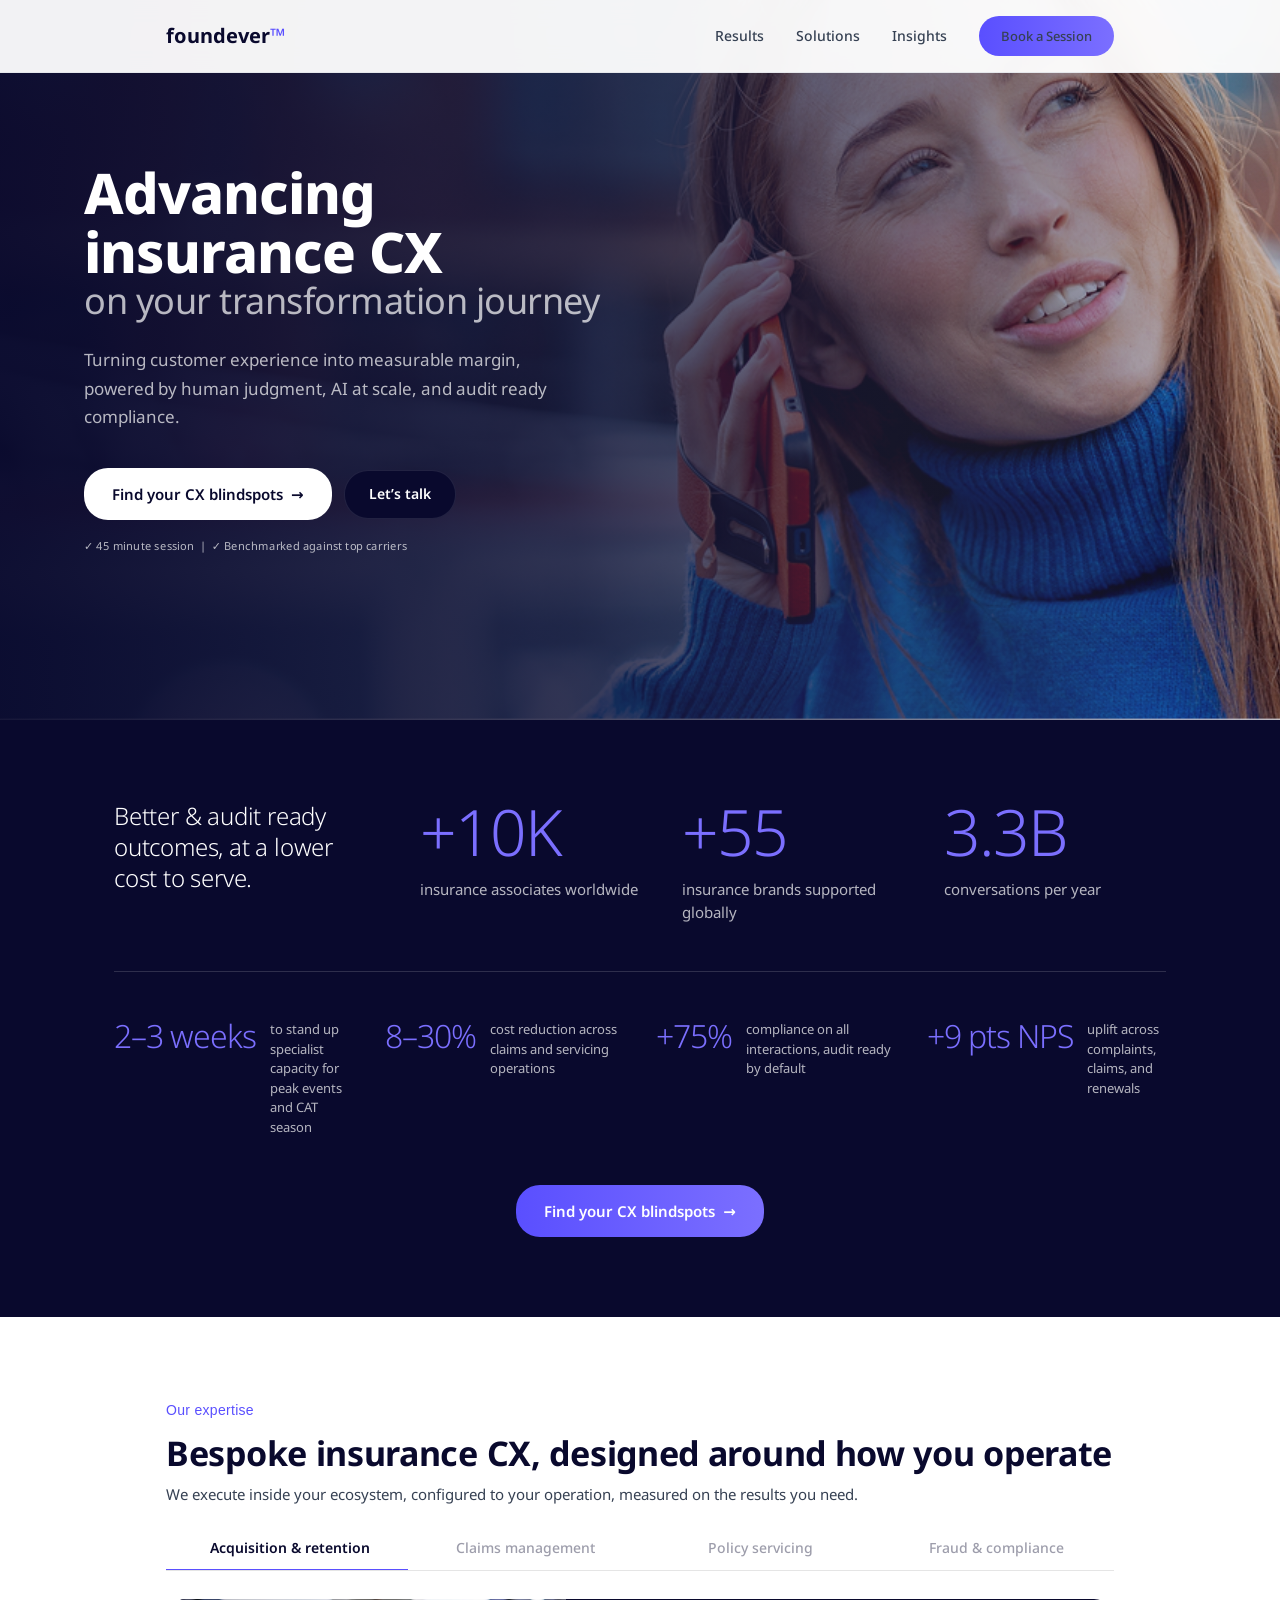
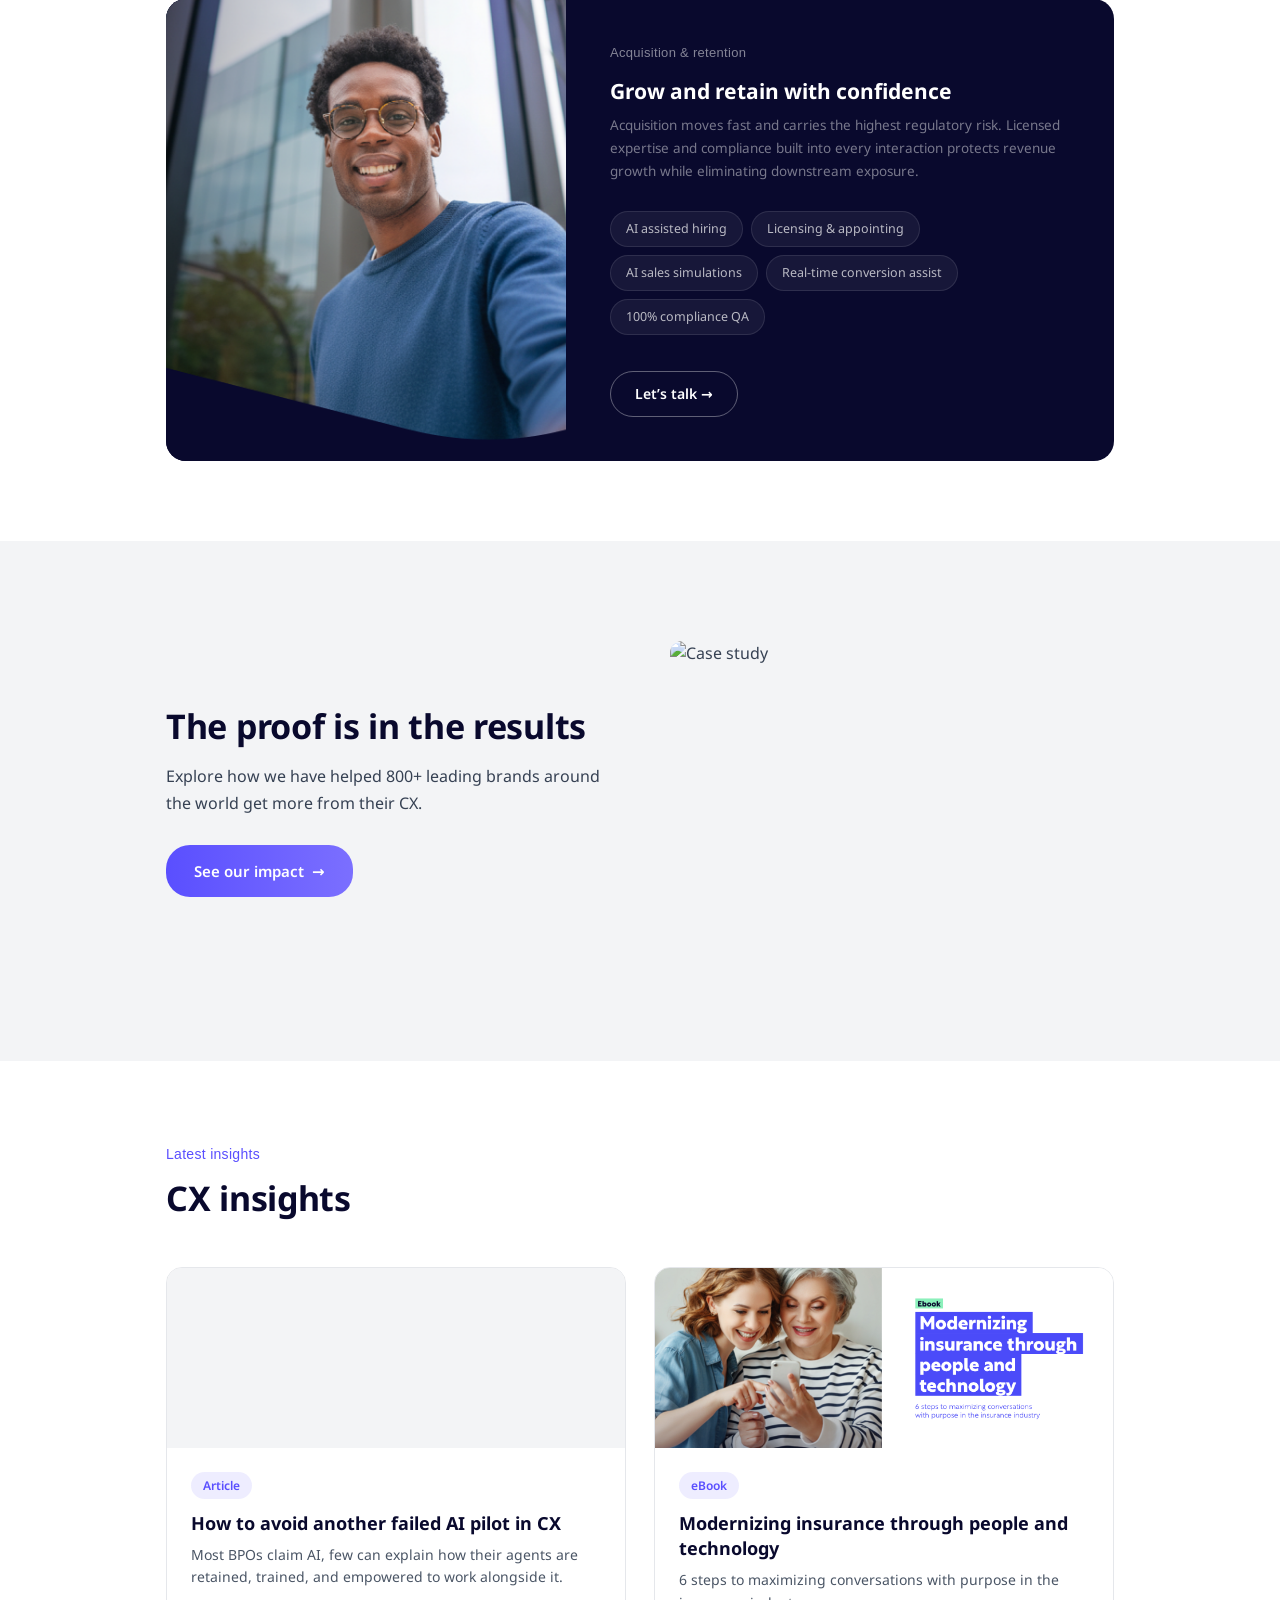
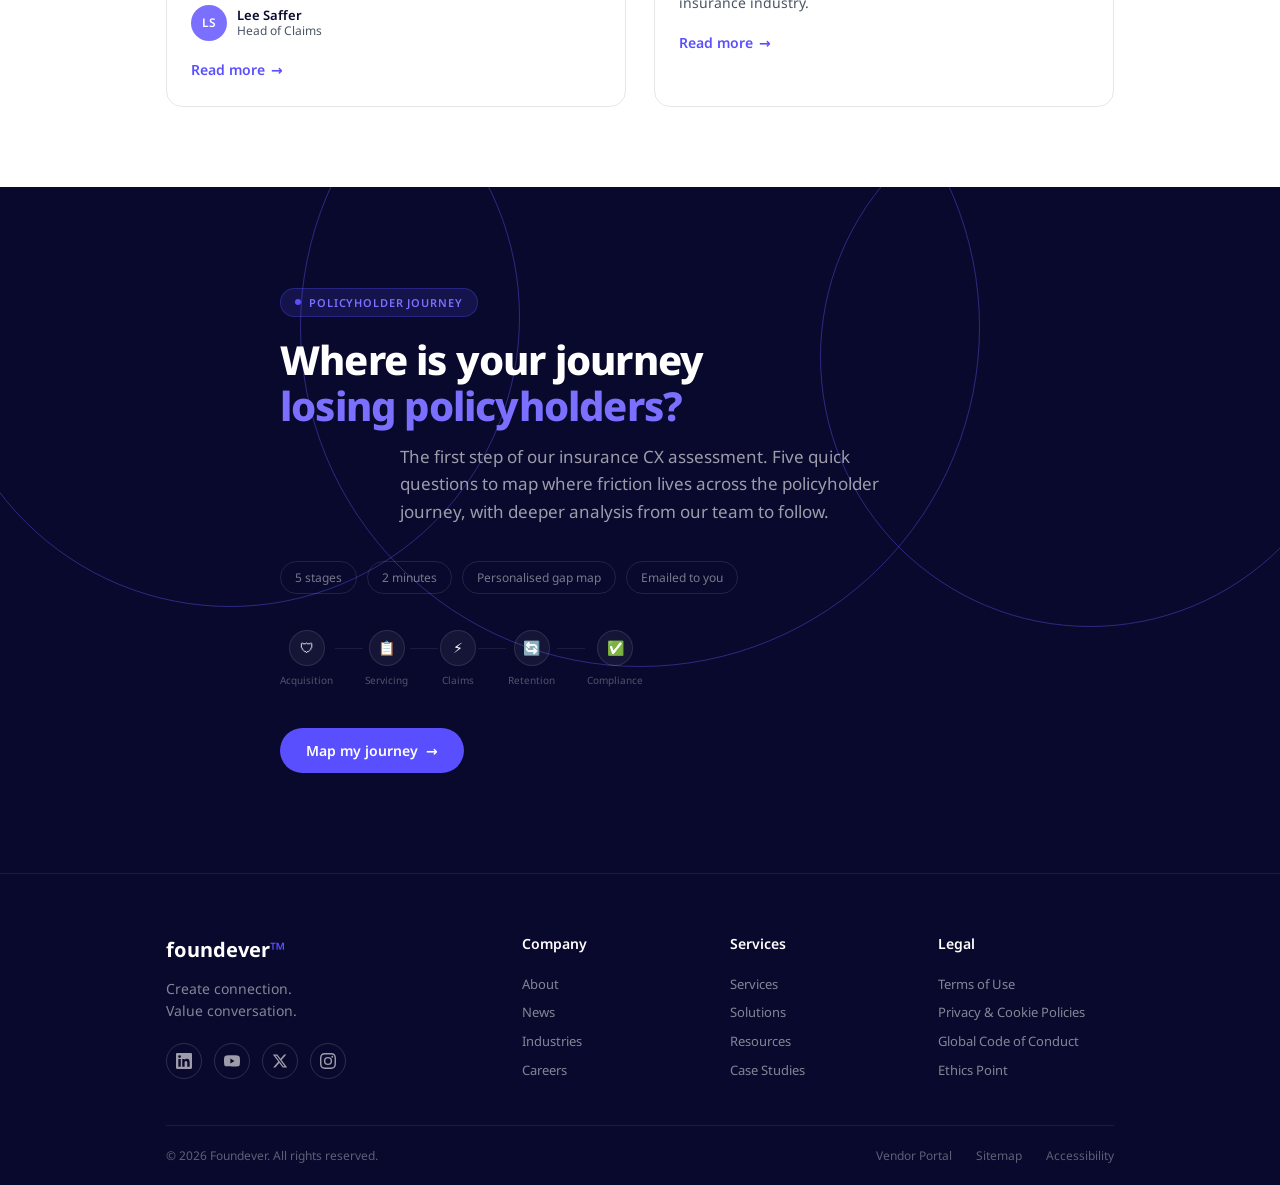
==== commit 5d47d7be: "Frame quiz as first step of full assessment (A and B) Updates three spots so visitors understand the" ====
--- a/index.html
+++ b/index.html
@@ -268,7 +268,7 @@
         <div class="cqz-screen active" id="cqz-screen-intro">
           <div class="cqz-pill"><span class="cqz-pill-dot"></span>Policyholder Journey</div>
           <h2 class="cqz-intro-title">Where is your journey<br><em>losing policyholders?</em></h2>
-          <p class="cqz-intro-desc">Five quick questions, one for each stage of the policyholder journey. Tell us where the friction is and we&rsquo;ll map exactly where CX is costing you, and what to do about it.</p>
+          <p class="cqz-intro-desc">The first step of our insurance CX assessment. Five quick questions to map where friction lives across the policyholder journey, with deeper analysis from our team to follow.</p>
 
           <div class="cqz-intro-tags">
             <div class="cqz-intro-tag">5 stages</div>
@@ -340,11 +340,11 @@
 
           <div class="cqz-summary-bar">
             <p class="cqz-summary-text" id="cqz-summary-text"></p>
-            <button type="button" class="cqz-btn" data-action="scrollToEmail">Get the full report <span class="arrow">&rarr;</span></button>
+            <button type="button" class="cqz-btn" data-action="scrollToEmail">Book the full assessment <span class="arrow">&rarr;</span></button>
           </div>
 
           <div class="cqz-email-section" id="cqz-email-section">
-            <p class="cqz-email-label">We&rsquo;ll email you a branded version of your journey map with tailored recommendations.</p>
+            <p class="cqz-email-label">We&rsquo;ll email your gap map and book the full assessment with our insurance CX team.</p>
             <div class="cqz-email-row">
               <input class="cqz-email-input" type="email" placeholder="you@yourcompany.com" id="cqz-email-input">
               <button type="button" class="cqz-btn" id="cqz-email-btn" data-action="sendResults">Send my map <span class="arrow">&rarr;</span></button>
--- a/styles.css
+++ b/styles.css
@@ -1299,21 +1299,24 @@
 }
 
 /* Results */
-.cqz-results-intro { margin-bottom: 36px; }
+.cqz-results-intro { margin-bottom: 36px; padding: 0; }
 
 .cqz-results-title {
   font-size: clamp(22px, 4vw, 32px);
   font-weight: 800;
-  letter-spacing: -0.02em;
-  margin-bottom: 10px;
+  letter-spacing: 0;
   line-height: 1.2;
   color: #ffffff;
+  margin: 0 0 10px;
+  padding: 0;
 }
 .cqz-results-desc {
   font-size: 14px;
   color: rgba(255,255,255,0.5);
   line-height: 1.65;
   max-width: 520px;
+  margin: 0;
+  padding: 0;
 }
 
 /* Journey map (results) */
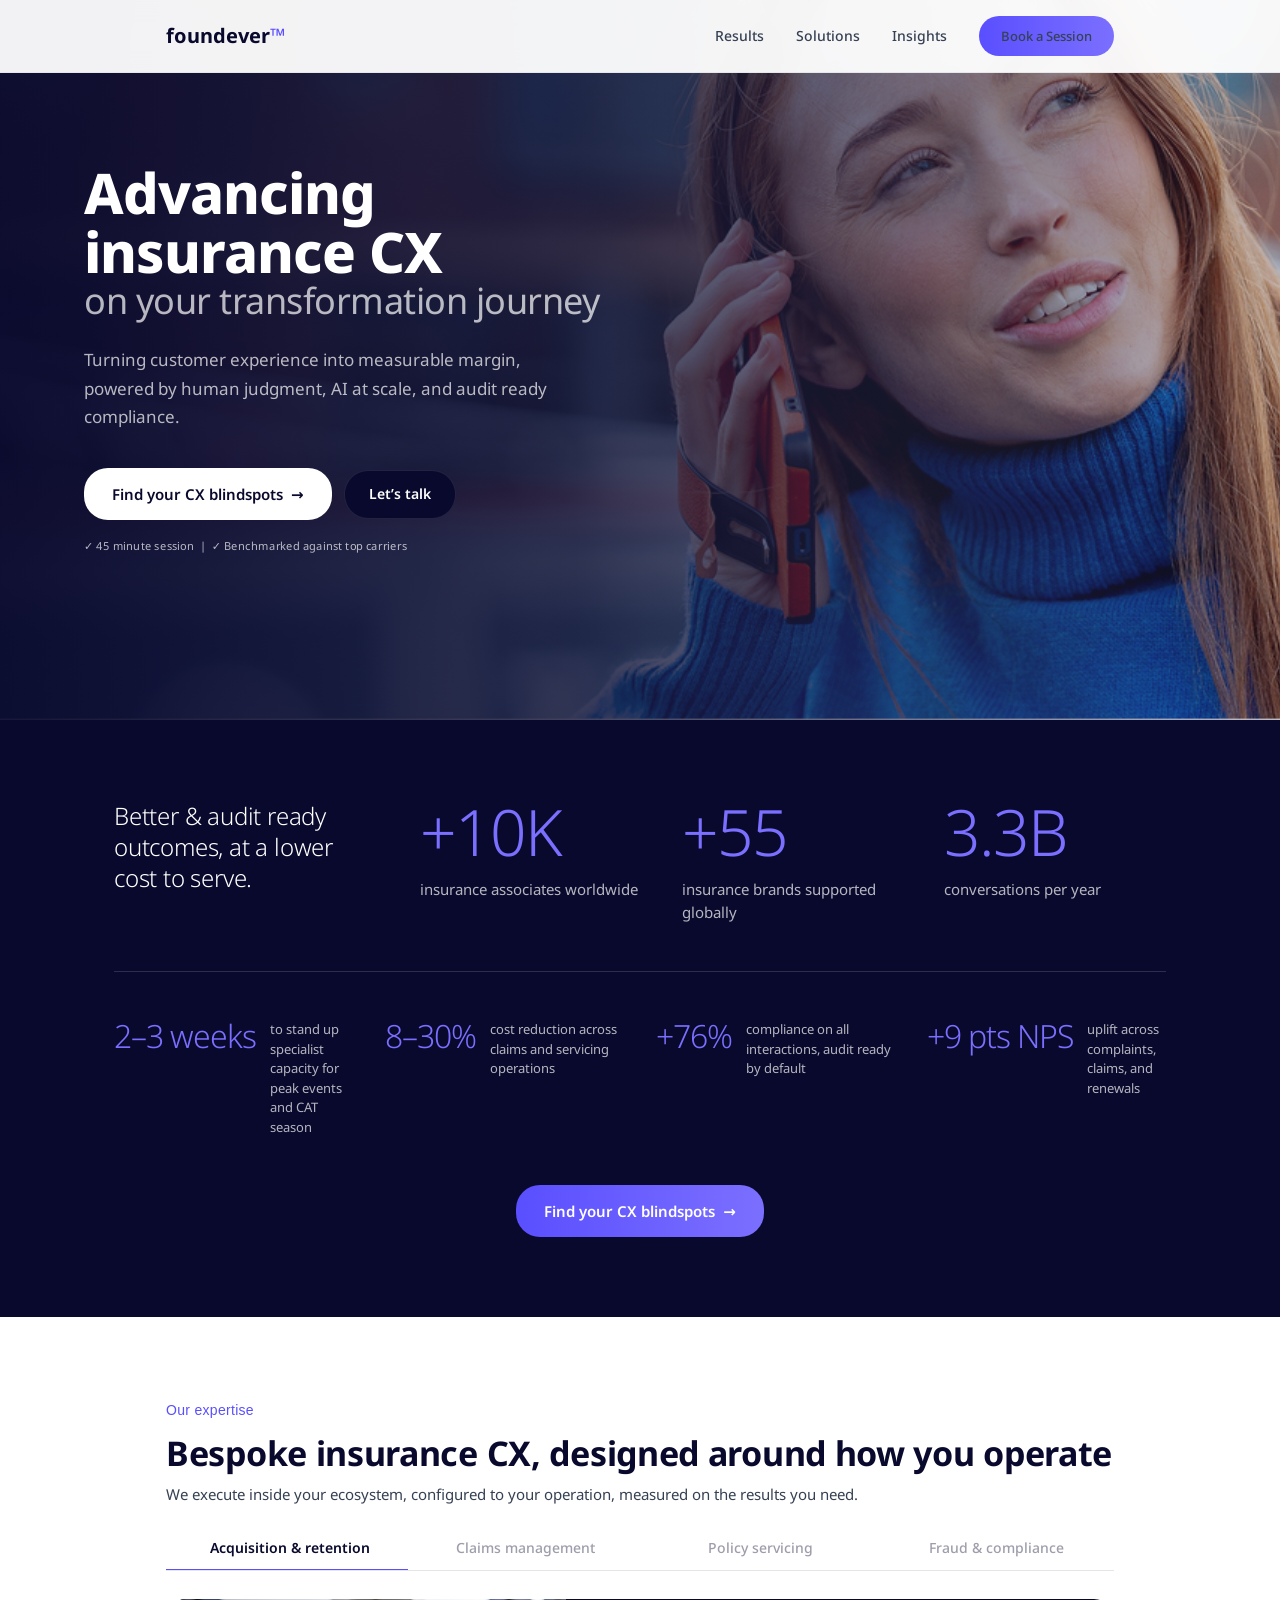
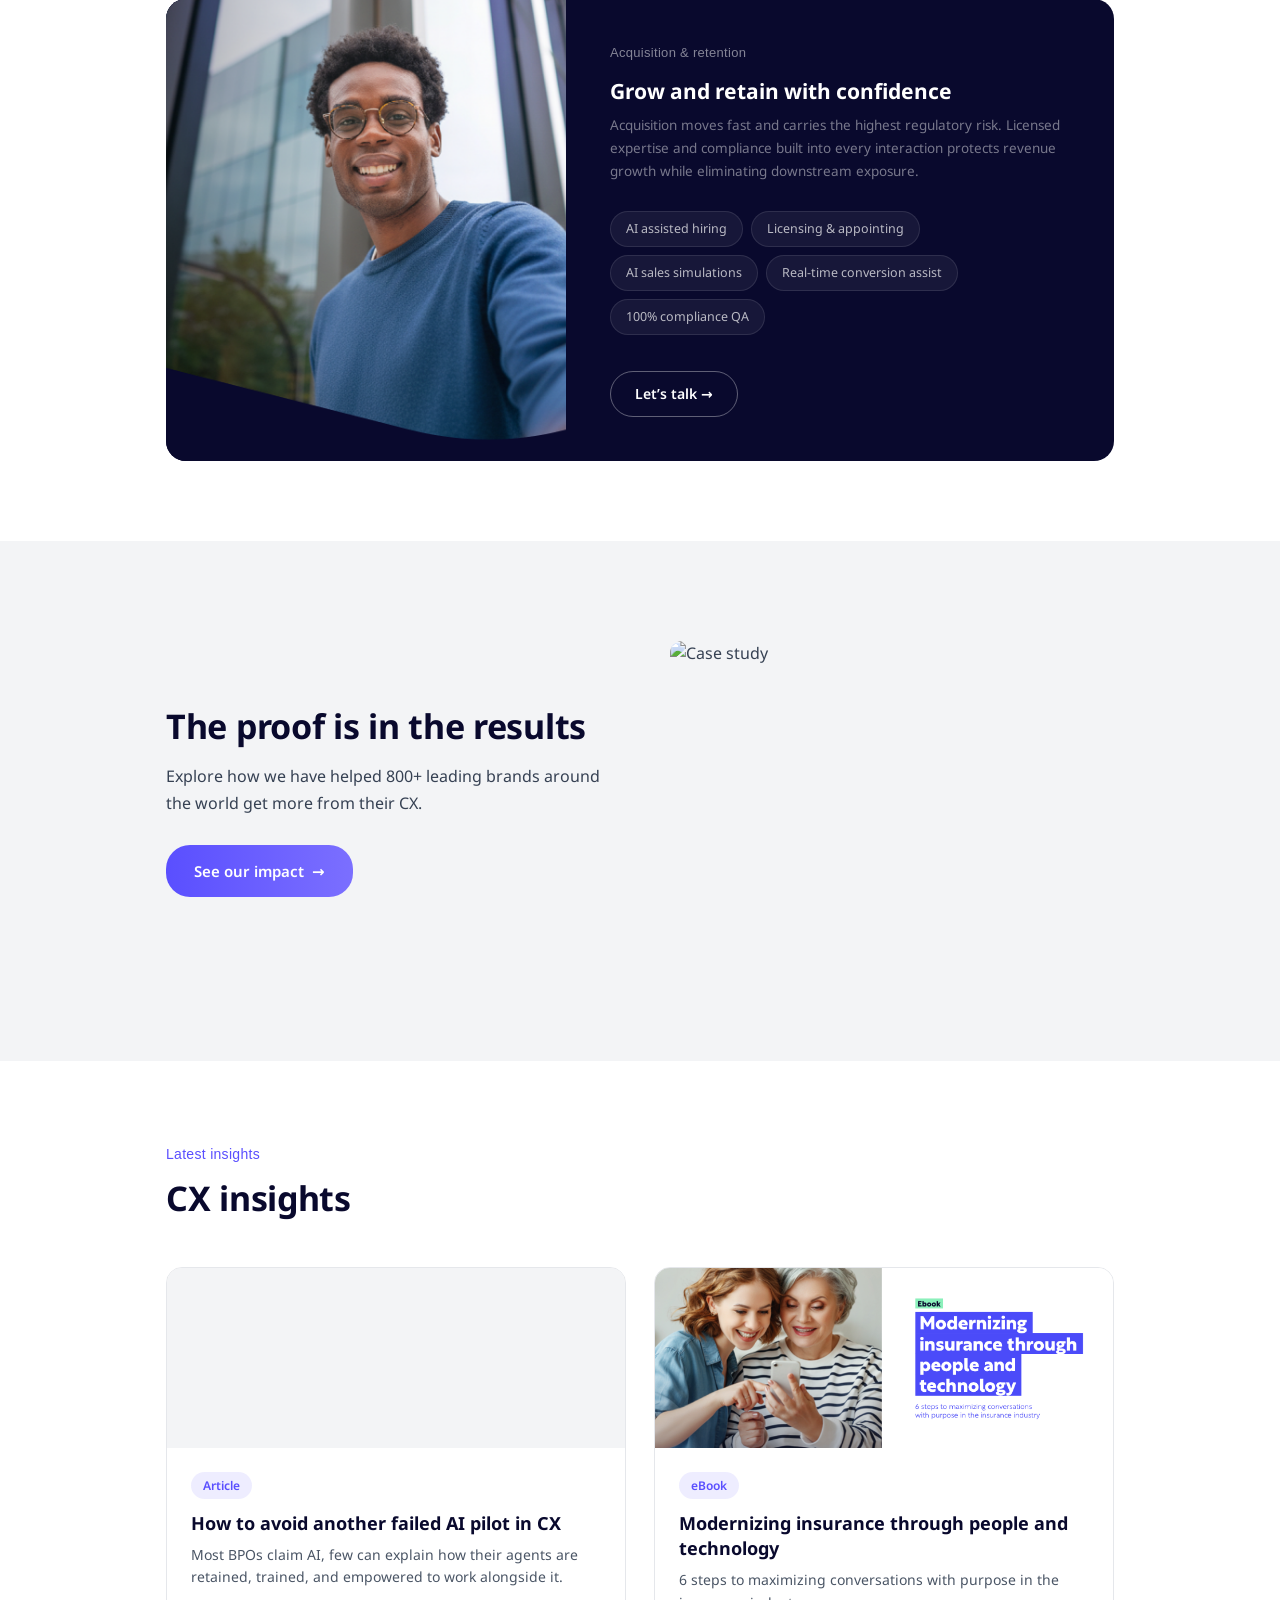
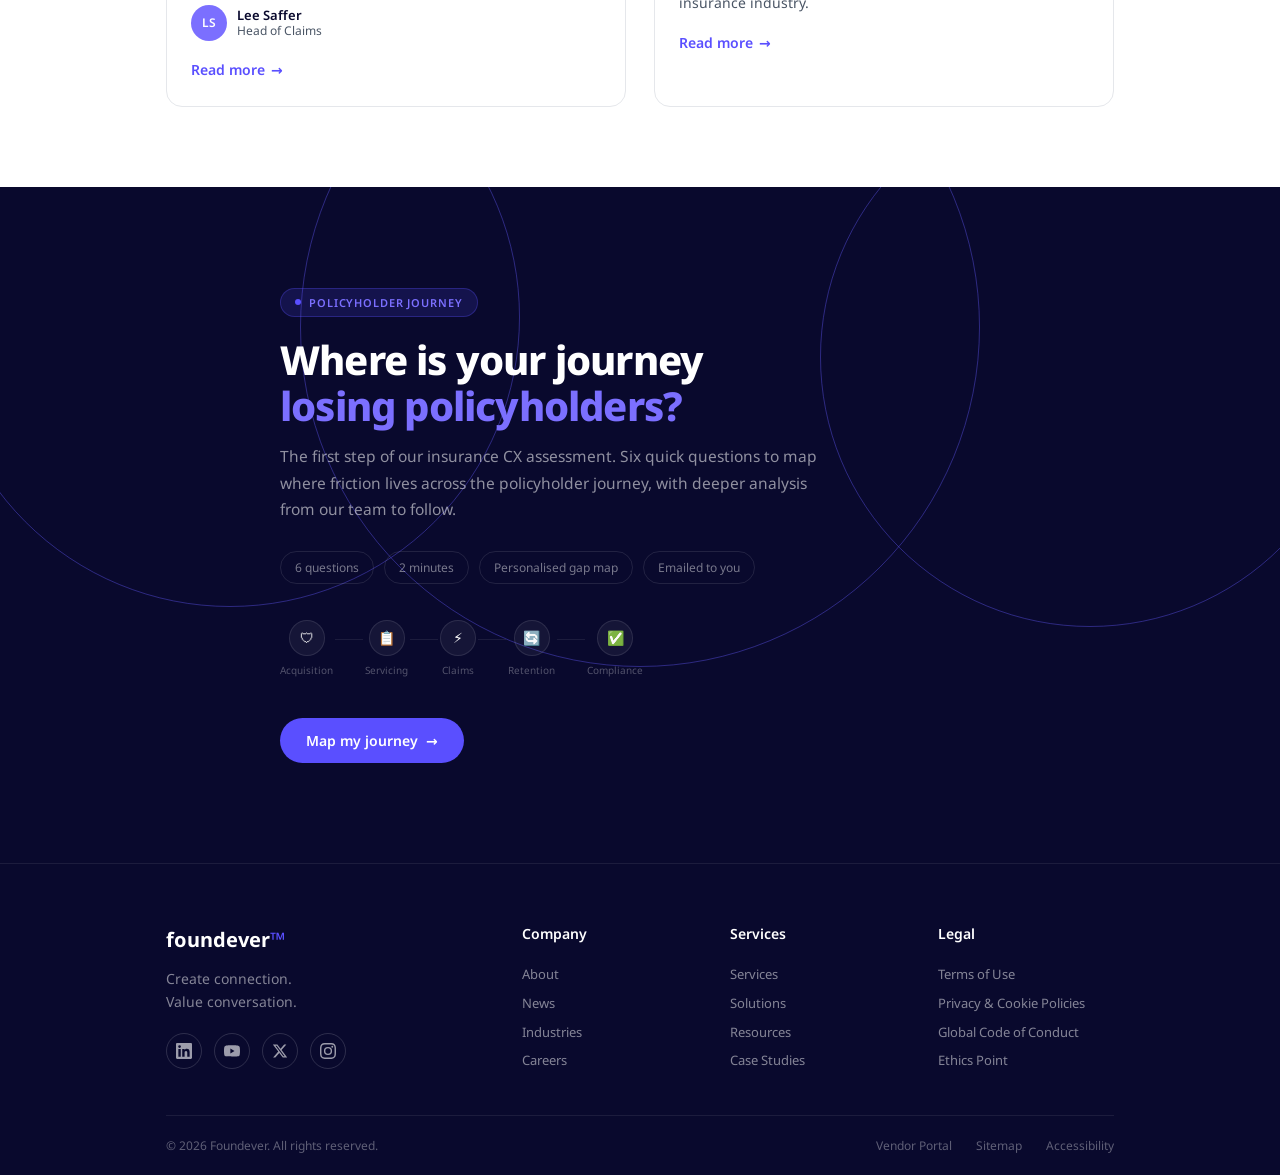
==== commit 24b4dade: "Quiz refactor: priority Q first, lead-gate before results New flow: 1. Intro 2. 6 questions: Q1 stra" ====
--- a/index.html
+++ b/index.html
@@ -268,10 +268,10 @@
         <div class="cqz-screen active" id="cqz-screen-intro">
           <div class="cqz-pill"><span class="cqz-pill-dot"></span>Policyholder Journey</div>
           <h2 class="cqz-intro-title">Where is your journey<br><em>losing policyholders?</em></h2>
-          <p class="cqz-intro-desc">The first step of our insurance CX assessment. Five quick questions to map where friction lives across the policyholder journey, with deeper analysis from our team to follow.</p>
+          <p class="cqz-intro-desc">The first step of our insurance CX assessment. Six quick questions to map where friction lives across the policyholder journey, with deeper analysis from our team to follow.</p>
 
           <div class="cqz-intro-tags">
-            <div class="cqz-intro-tag">5 stages</div>
+            <div class="cqz-intro-tag">6 questions</div>
             <div class="cqz-intro-tag">2 minutes</div>
             <div class="cqz-intro-tag">Personalised gap map</div>
             <div class="cqz-intro-tag">Emailed to you</div>
@@ -327,6 +327,37 @@
           </div>
         </div>
 
+        <!-- DETAILS / EMAIL GATE -->
+        <div class="cqz-screen" id="cqz-screen-details">
+          <div class="cqz-pill"><span class="cqz-pill-dot"></span>One last step</div>
+          <h2 class="cqz-results-title">Tell us where to send your gap map</h2>
+          <p class="cqz-results-desc">Your personalised journey map is ready. Drop your details below and we&rsquo;ll reveal where the friction lives, and email a branded copy to your inbox.</p>
+
+          <form class="cqz-details-form" id="cqz-details-form">
+            <div class="cqz-form-row">
+              <label class="cqz-form-label" for="cqz-name">Your name</label>
+              <input class="cqz-form-input" type="text" id="cqz-name" required autocomplete="name">
+            </div>
+            <div class="cqz-form-row">
+              <label class="cqz-form-label" for="cqz-work-email">Work email</label>
+              <input class="cqz-form-input" type="email" id="cqz-work-email" required placeholder="you@yourcompany.com" autocomplete="email">
+            </div>
+            <div class="cqz-form-row">
+              <label class="cqz-form-label" for="cqz-company">Company</label>
+              <input class="cqz-form-input" type="text" id="cqz-company" required autocomplete="organization">
+            </div>
+            <div class="cqz-form-row">
+              <label class="cqz-form-label" for="cqz-role">Role <span class="cqz-form-optional">(optional)</span></label>
+              <input class="cqz-form-input" type="text" id="cqz-role" autocomplete="organization-title">
+            </div>
+            <div class="cqz-form-actions">
+              <button type="submit" class="cqz-btn">See my gap map <span class="arrow">&rarr;</span></button>
+              <button type="button" class="cqz-btn-ghost" data-action="back-to-questions">&larr; Back</button>
+            </div>
+            <p class="cqz-form-note">By submitting, you agree to receive your gap map and a follow-up from our insurance CX team.</p>
+          </form>
+        </div>
+
         <!-- RESULTS -->
         <div class="cqz-screen" id="cqz-screen-results">
           <div class="cqz-results-intro">
@@ -340,16 +371,10 @@
 
           <div class="cqz-summary-bar">
             <p class="cqz-summary-text" id="cqz-summary-text"></p>
-            <button type="button" class="cqz-btn" data-action="scrollToEmail">Book the full assessment <span class="arrow">&rarr;</span></button>
-          </div>
-
-          <div class="cqz-email-section" id="cqz-email-section">
-            <p class="cqz-email-label">We&rsquo;ll email your gap map and book the full assessment with our insurance CX team.</p>
-            <div class="cqz-email-row">
-              <input class="cqz-email-input" type="email" placeholder="you@yourcompany.com" id="cqz-email-input">
-              <button type="button" class="cqz-btn" id="cqz-email-btn" data-action="sendResults">Send my map <span class="arrow">&rarr;</span></button>
-            </div>
-          </div>
+            <button type="button" class="cqz-btn" data-action="bookAssessment">Book the full assessment <span class="arrow">&rarr;</span></button>
+          </div>
+
+          <p class="cqz-results-confirm" id="cqz-results-confirm"></p>
 
           <div class="cqz-restart-wrap">
             <span class="cqz-restart-link" data-action="restart">Start over</span>
--- a/styles.css
+++ b/styles.css
@@ -851,38 +851,6 @@
   top: -100px; right: -80px;
 }
 
-.final-cta-content {
-  position: relative;
-  z-index: 1;
-  max-width: 600px;
-  margin: 0 auto;
-}
-
-.final-cta h1 {
-  color: var(--white);
-  font-size: 40px;
-  font-weight: 800;
-  line-height: 1.1;
-  letter-spacing: -0.5px;
-  margin-bottom: 16px;
-}
-
-.final-cta p {
-  color: rgba(255,255,255,0.6);
-  margin-bottom: 36px;
-  font-size: 17px;
-  line-height: 1.6;
-  max-width: 480px;
-  margin-left: auto;
-  margin-right: auto;
-}
-
-.final-cta-btns {
-  display: flex;
-  gap: 12px;
-  justify-content: center;
-  flex-wrap: wrap;
-}
 
 .btn-cta-primary {
   background: var(--white);
@@ -1460,6 +1428,69 @@
 }
 .cqz-restart-link:hover { color: rgba(255,255,255,0.55); }
 
+/* Results confirm message (after lead submit) */
+.cqz-results-confirm {
+  font-size: 12px;
+  color: rgba(165,170,255,0.7);
+  margin: 12px 0 0;
+  padding: 0;
+}
+.cqz-results-confirm:empty { display: none; }
+
+/* Details / lead-gate form */
+.cqz-details-form {
+  margin-top: 8px;
+}
+.cqz-form-row {
+  display: flex;
+  flex-direction: column;
+  gap: 6px;
+  margin-bottom: 14px;
+}
+.cqz-form-label {
+  font-size: 12px;
+  font-weight: 500;
+  color: rgba(255,255,255,0.55);
+  letter-spacing: 0.02em;
+}
+.cqz-form-optional {
+  font-weight: 400;
+  color: rgba(255,255,255,0.3);
+  font-size: 11px;
+}
+.cqz-form-input {
+  padding: 12px 16px;
+  border-radius: 10px;
+  background: rgba(255,255,255,0.04);
+  border: 1.5px solid rgba(255,255,255,0.08);
+  color: #ffffff;
+  font-family: var(--font);
+  font-size: 14px;
+  outline: none;
+  transition: border-color 0.2s, background 0.2s;
+}
+.cqz-form-input::placeholder { color: rgba(255,255,255,0.22); }
+.cqz-form-input:focus {
+  border-color: rgba(90,79,255,0.6);
+  background: rgba(90,79,255,0.05);
+}
+
+.cqz-form-actions {
+  display: flex;
+  align-items: center;
+  gap: 10px;
+  margin-top: 8px;
+  flex-wrap: wrap;
+}
+.cqz-form-note {
+  font-size: 11px;
+  color: rgba(255,255,255,0.32);
+  margin: 16px 0 0;
+  padding: 0;
+  line-height: 1.5;
+  max-width: 520px;
+}
+
 @media (max-width: 700px) {
   .cqz-journey-map, .cqz-rec-cards { grid-template-columns: 1fr; }
   .cqz-journey-map::before { display: none; }
@@ -1468,4 +1499,6 @@
   .cqz-journey-preview { gap: 4px; }
   .cqz-q-nav { flex-direction: column-reverse; align-items: stretch; }
   .cqz-q-nav .cqz-btn, .cqz-q-nav .cqz-btn-ghost { width: 100%; justify-content: center; }
-}
+  .cqz-form-actions { flex-direction: column-reverse; align-items: stretch; }
+  .cqz-form-actions .cqz-btn, .cqz-form-actions .cqz-btn-ghost { width: 100%; justify-content: center; }
+}
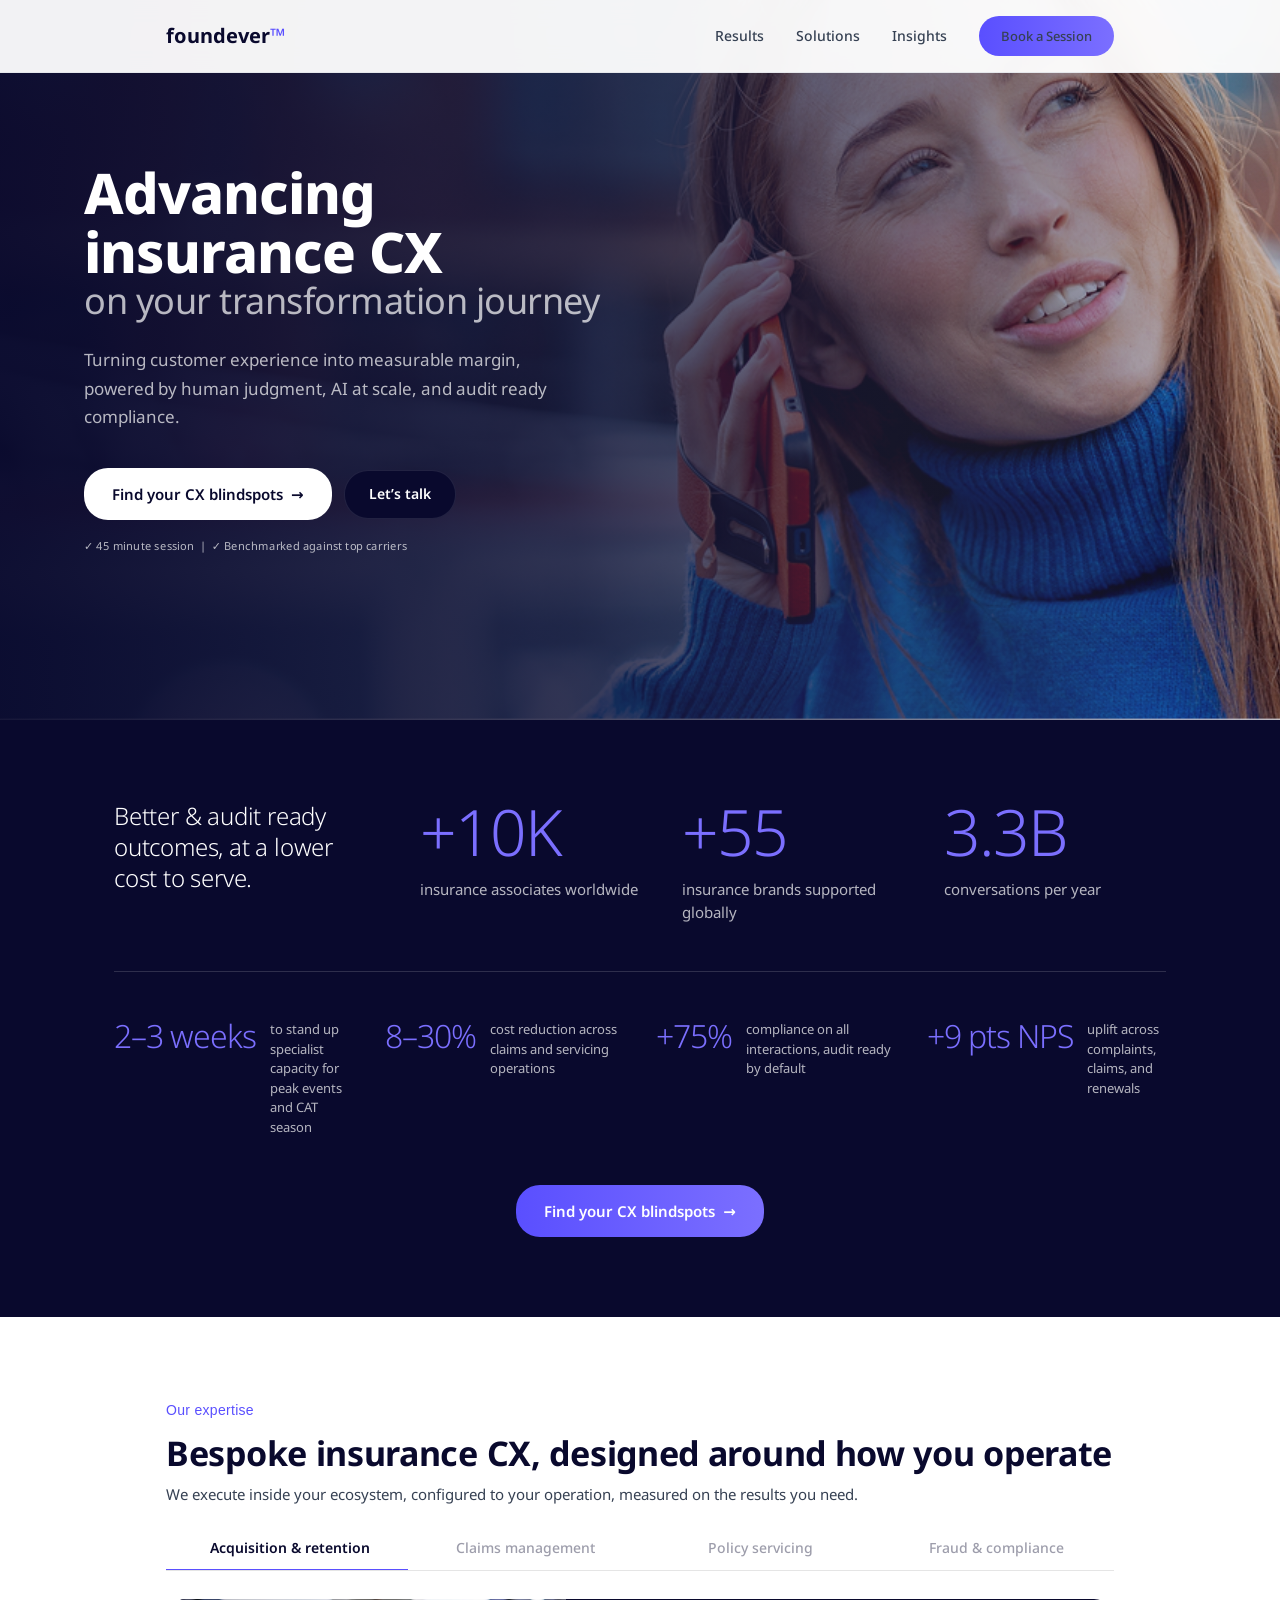
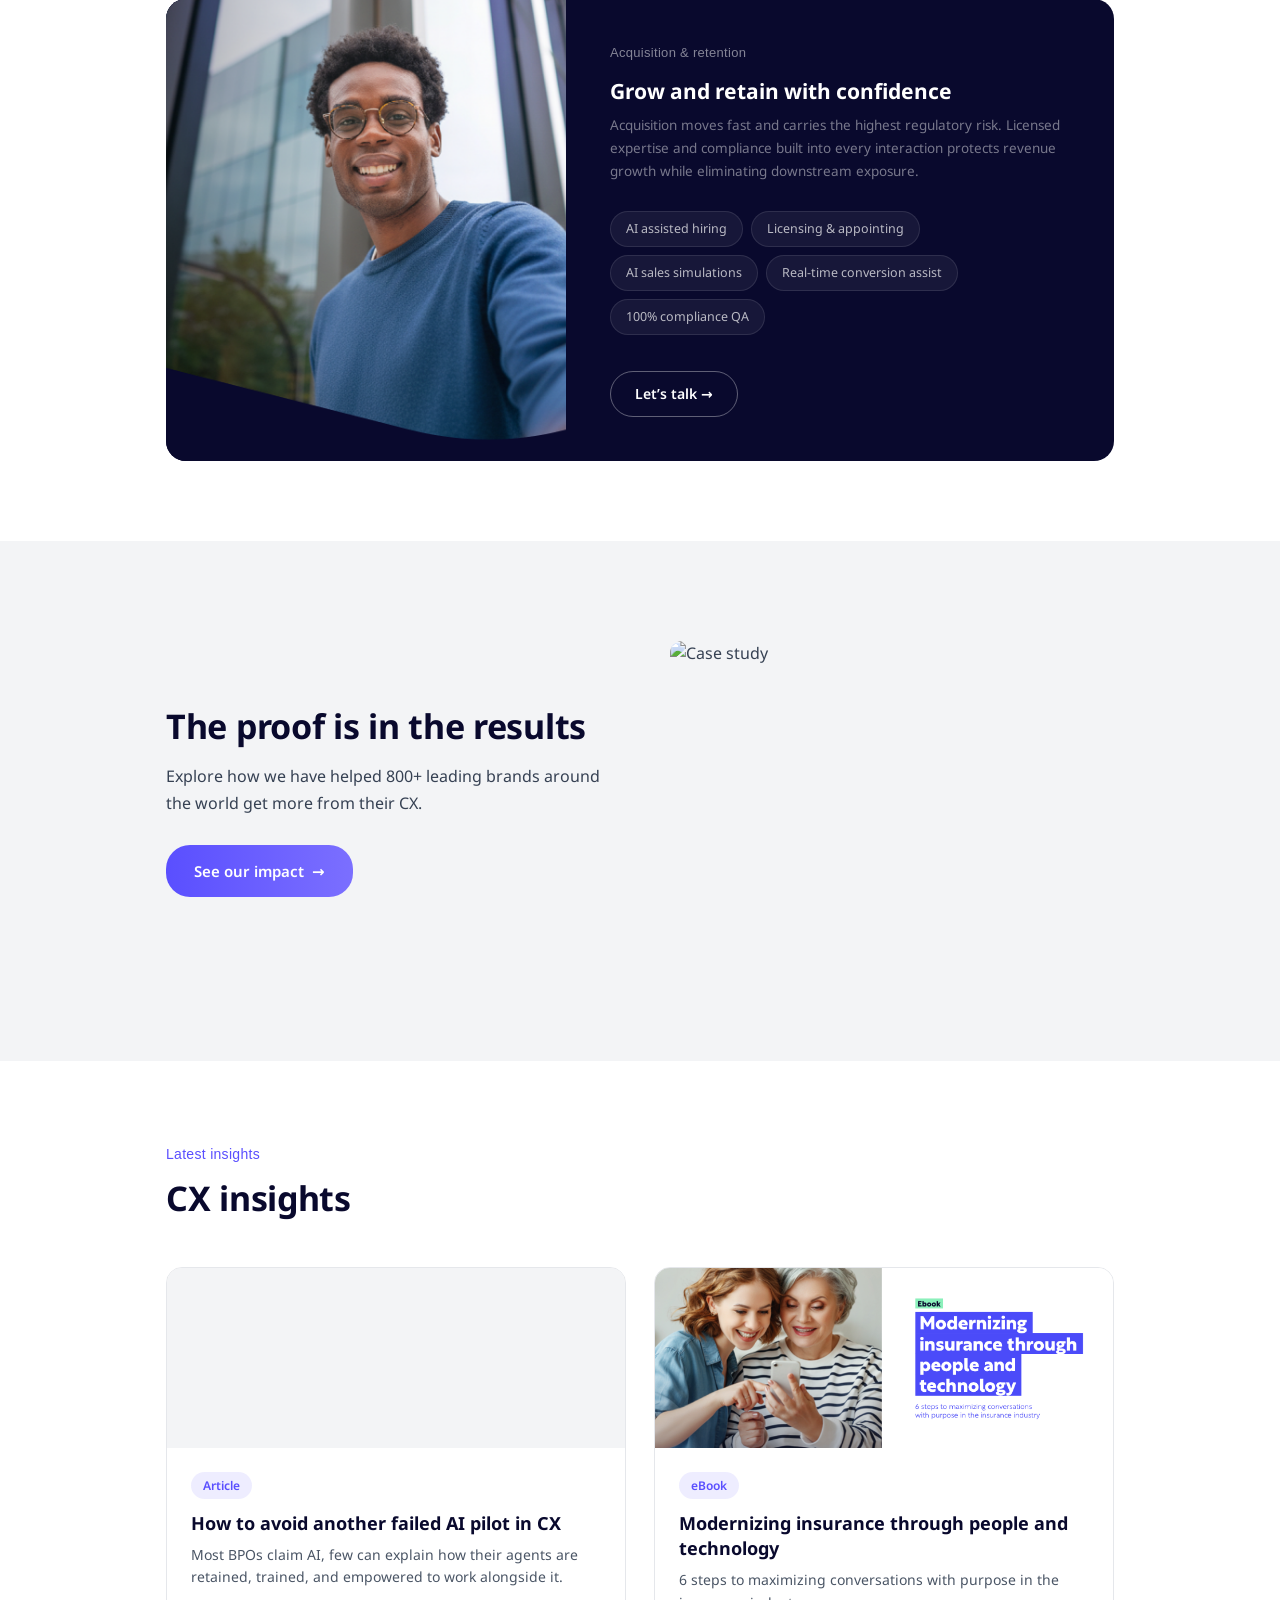
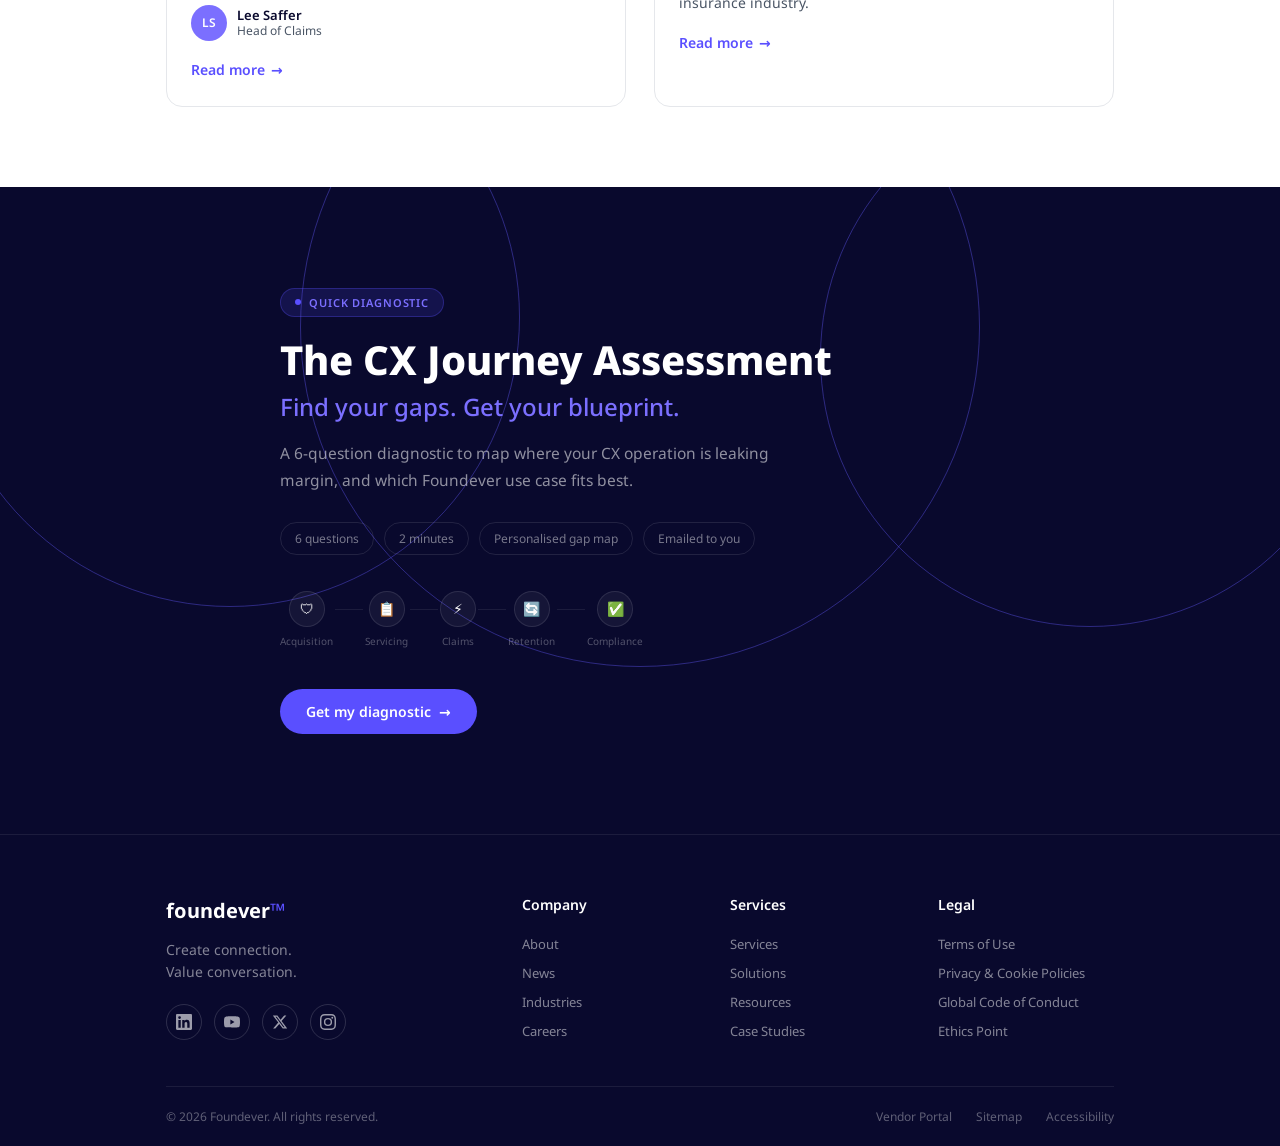
==== commit 0a9ec0d6: "Reframe quiz intro in workflows.io voice A and B both update: - Pill: "Policyholder Journey" -> "Qui" ====
--- a/index.html
+++ b/index.html
@@ -266,9 +266,10 @@
 
         <!-- INTRO -->
         <div class="cqz-screen active" id="cqz-screen-intro">
-          <div class="cqz-pill"><span class="cqz-pill-dot"></span>Policyholder Journey</div>
-          <h2 class="cqz-intro-title">Where is your journey<br><em>losing policyholders?</em></h2>
-          <p class="cqz-intro-desc">The first step of our insurance CX assessment. Six quick questions to map where friction lives across the policyholder journey, with deeper analysis from our team to follow.</p>
+          <div class="cqz-pill"><span class="cqz-pill-dot"></span>Quick Diagnostic</div>
+          <h2 class="cqz-intro-title">The CX Journey Assessment</h2>
+          <p class="cqz-intro-subtitle">Find your gaps. Get your blueprint.</p>
+          <p class="cqz-intro-desc">A 6-question diagnostic to map where your CX operation is leaking margin, and which Foundever use case fits best.</p>
 
           <div class="cqz-intro-tags">
             <div class="cqz-intro-tag">6 questions</div>
@@ -314,7 +315,7 @@
             </div>
           </div>
 
-          <button type="button" class="cqz-btn" data-action="start">Map my journey <span class="arrow">&rarr;</span></button>
+          <button type="button" class="cqz-btn" data-action="start">Get my diagnostic <span class="arrow">&rarr;</span></button>
         </div>
 
         <!-- QUESTIONS -->
--- a/styles.css
+++ b/styles.css
@@ -1064,18 +1064,30 @@
   font-size: clamp(26px, 5vw, 40px);
   font-weight: 800;
   line-height: 1.15;
-  letter-spacing: -0.02em;
-  margin-bottom: 14px;
+  letter-spacing: 0;
+  margin: 0 0 8px;
+  padding: 0;
   color: #ffffff;
 }
 .cqz-intro-title em { color: var(--purple-light); font-style: normal; }
+
+.cqz-intro-subtitle {
+  font-size: clamp(18px, 2.6vw, 24px);
+  font-weight: 500;
+  color: var(--purple-light);
+  margin: 0 0 18px;
+  padding: 0;
+  line-height: 1.3;
+  letter-spacing: 0;
+}
 
 .cqz-intro-desc {
   font-size: 15.5px;
   color: rgba(255,255,255,0.55);
   line-height: 1.72;
   max-width: 540px;
-  margin-bottom: 28px;
+  margin: 0 0 28px;
+  padding: 0;
 }
 
 .cqz-intro-tags {
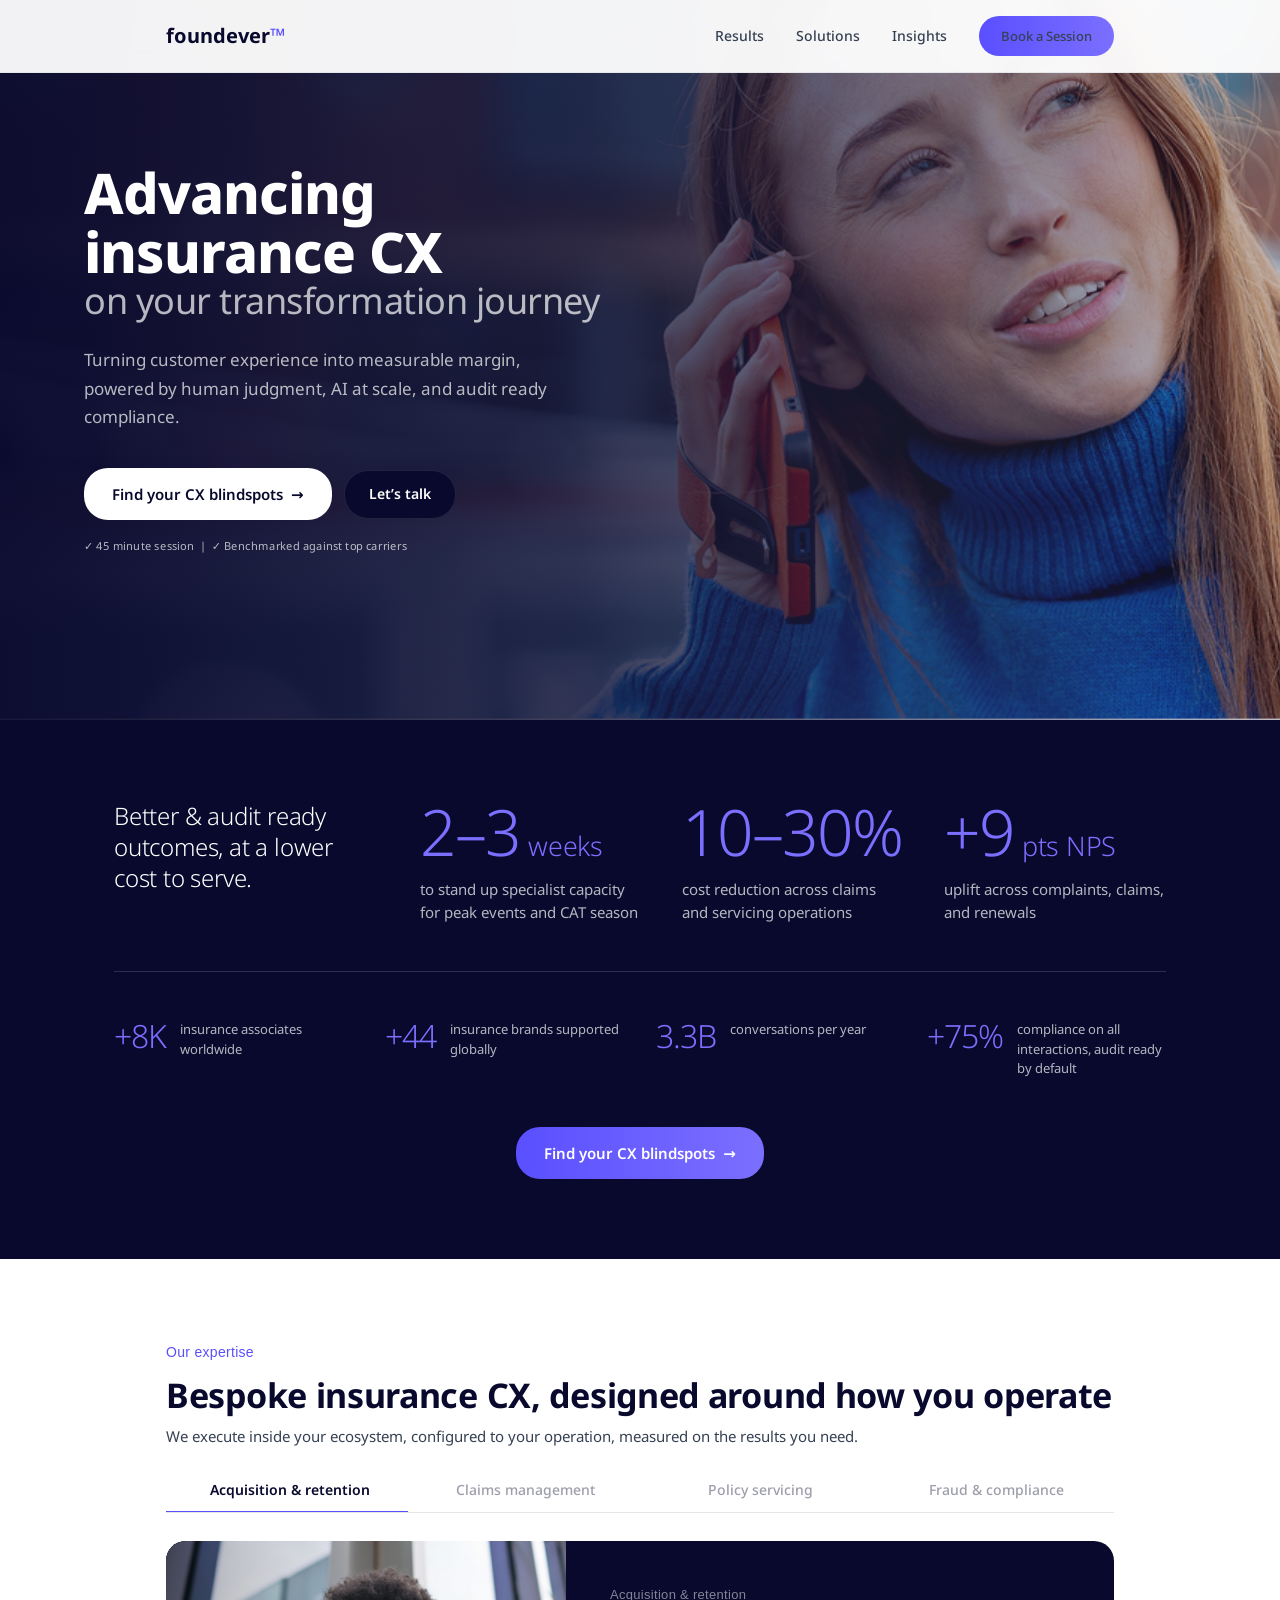
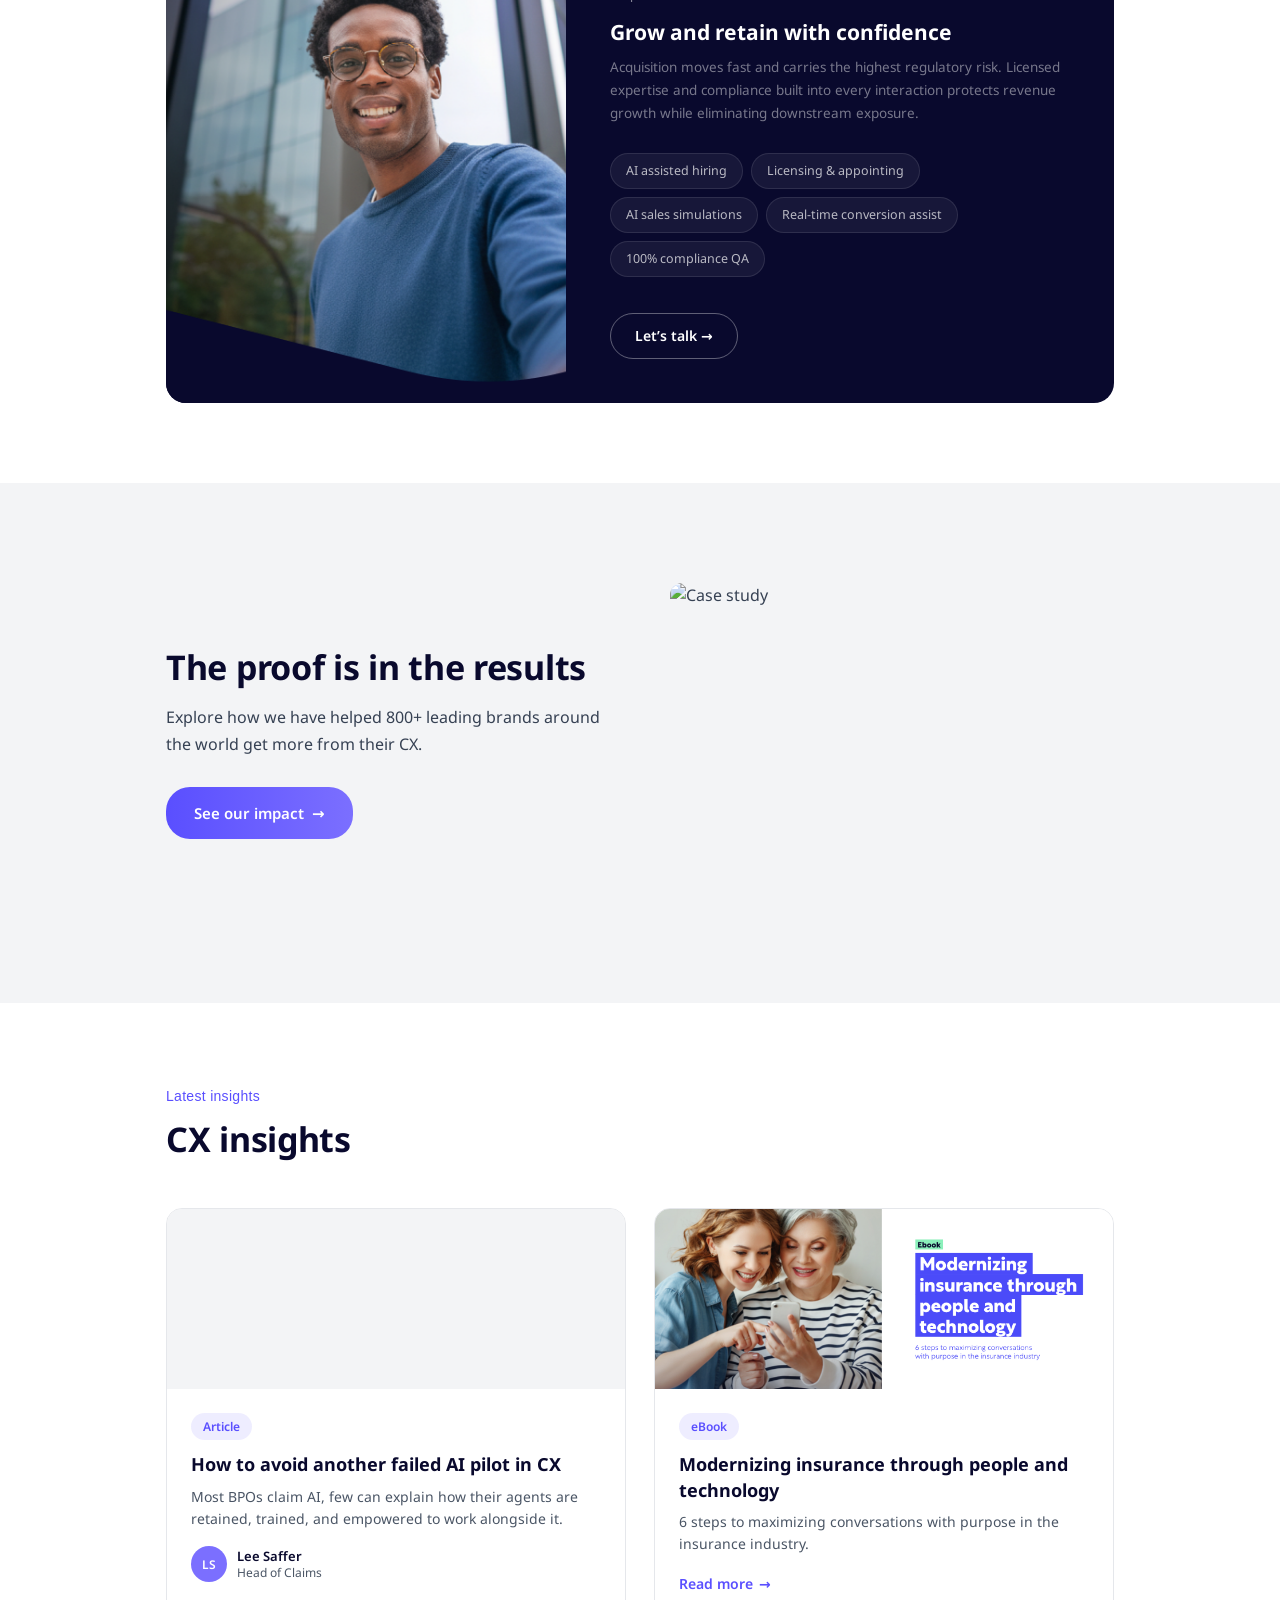
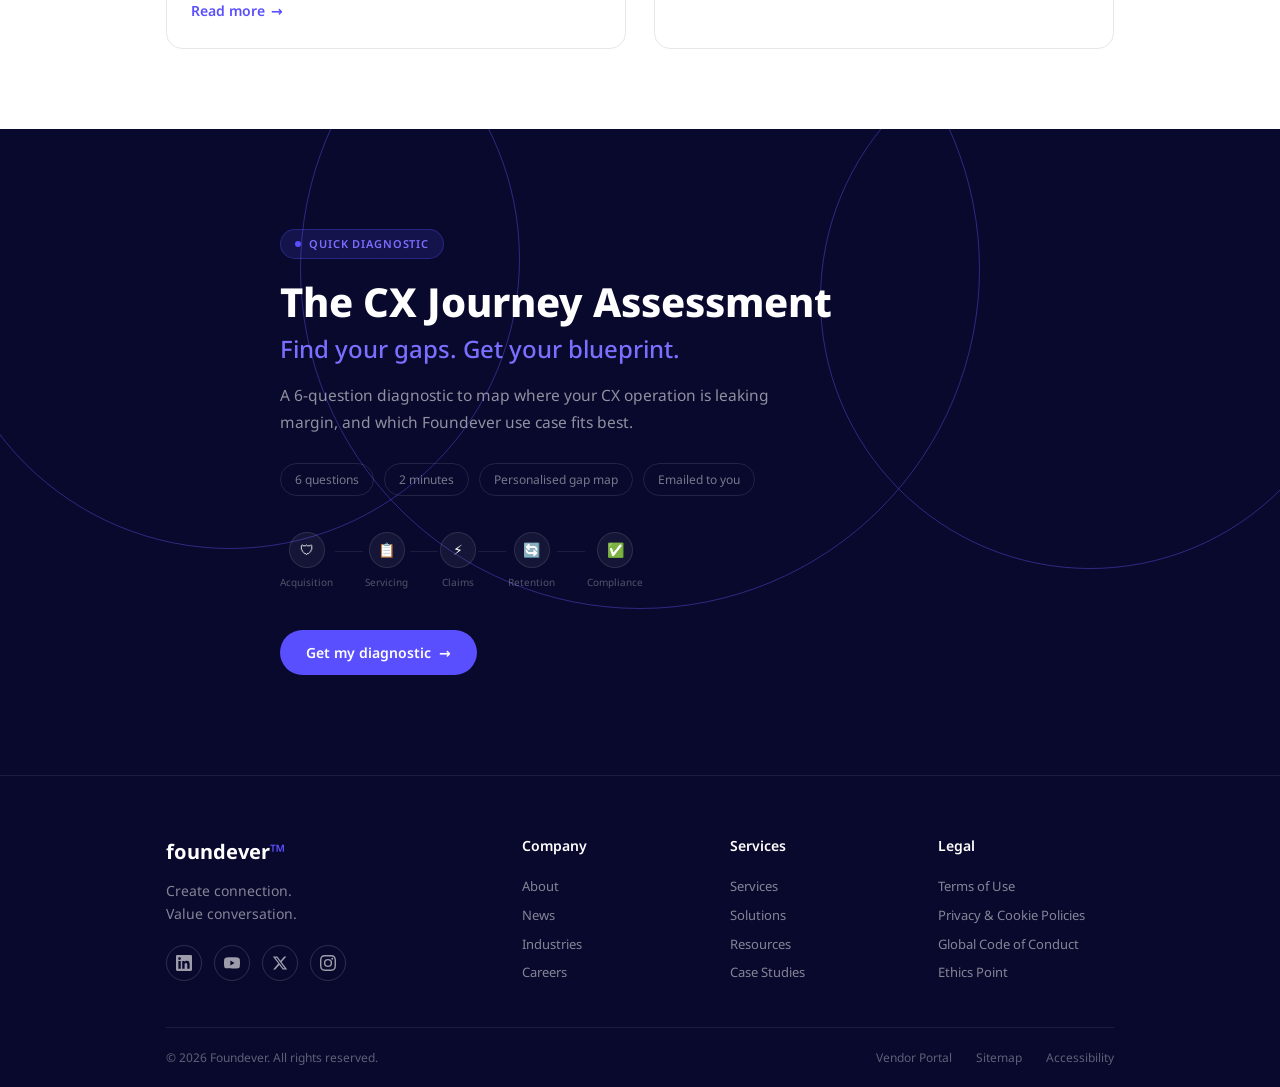
==== commit 1ed5449b: "Lead stats band with key outcomes: 2-3 weeks, 10-30%, +9 pts NPS Move scale stats (associates, brand" ====
--- a/index.html
+++ b/index.html
@@ -64,42 +64,42 @@
   <section class="insurance-stats" id="value-props">
     <div class="container">
 
-      <!-- Top zone: headline + 3 big scale stats -->
+      <!-- Top zone: headline + 3 key outcome stats -->
       <div class="istats-top">
         <h2 class="istats-headline">Better &amp; audit ready outcomes, at a lower cost to serve.</h2>
         <div class="istats-scale-item">
-          <div class="istats-scale-num">+<span class="count-up" data-target="10">0</span>K</div>
-          <div class="istats-scale-lbl">insurance associates worldwide</div>
+          <div class="istats-scale-num">2&ndash;3<span class="istats-unit">weeks</span></div>
+          <div class="istats-scale-lbl">to stand up specialist capacity for peak events and CAT season</div>
         </div>
         <div class="istats-scale-item">
-          <div class="istats-scale-num">+<span class="count-up" data-target="55">0</span></div>
-          <div class="istats-scale-lbl">insurance brands supported globally</div>
+          <div class="istats-scale-num"><span class="count-up" data-target="10">0</span>&ndash;30%</div>
+          <div class="istats-scale-lbl">cost reduction across claims and servicing operations</div>
         </div>
         <div class="istats-scale-item">
-          <div class="istats-scale-num">3.3B</div>
-          <div class="istats-scale-lbl">conversations per year</div>
+          <div class="istats-scale-num">+9<span class="istats-unit">pts NPS</span></div>
+          <div class="istats-scale-lbl">uplift across complaints, claims, and renewals</div>
         </div>
       </div>
 
       <div class="istats-divider"></div>
 
-      <!-- Bottom zone: 4 outcome stats -->
+      <!-- Bottom zone: scale + compliance stats -->
       <div class="istats-outcomes">
         <div class="istats-outcome">
-          <div class="istats-outcome-num">2&ndash;3 weeks</div>
-          <div class="istats-outcome-lbl">to stand up specialist capacity for peak events and CAT season</div>
+          <div class="istats-outcome-num">+<span class="count-up" data-target="10">0</span>K</div>
+          <div class="istats-outcome-lbl">insurance associates worldwide</div>
         </div>
         <div class="istats-outcome">
-          <div class="istats-outcome-num"><span class="count-up" data-target="10">0</span>&ndash;30%</div>
-          <div class="istats-outcome-lbl">cost reduction across claims and servicing operations</div>
+          <div class="istats-outcome-num">+<span class="count-up" data-target="55">0</span></div>
+          <div class="istats-outcome-lbl">insurance brands supported globally</div>
+        </div>
+        <div class="istats-outcome">
+          <div class="istats-outcome-num">3.3B</div>
+          <div class="istats-outcome-lbl">conversations per year</div>
         </div>
         <div class="istats-outcome">
           <div class="istats-outcome-num">+<span class="count-up" data-target="95">0</span>%</div>
           <div class="istats-outcome-lbl">compliance on all interactions, audit ready by default</div>
-        </div>
-        <div class="istats-outcome">
-          <div class="istats-outcome-num">+9 pts NPS</div>
-          <div class="istats-outcome-lbl">uplift across complaints, claims, and renewals</div>
         </div>
       </div>
 
--- a/styles.css
+++ b/styles.css
@@ -364,6 +364,12 @@
   margin-bottom: 14px;
 }
 
+.istats-unit {
+  font-size: 0.42em;
+  letter-spacing: -0.3px;
+  margin-left: 8px;
+}
+
 .istats-scale-lbl {
   font-size: 15px;
   line-height: 1.5;
@@ -1514,3 +1520,98 @@
   .cqz-form-actions { flex-direction: column-reverse; align-items: stretch; }
   .cqz-form-actions .cqz-btn, .cqz-form-actions .cqz-btn-ghost { width: 100%; justify-content: center; }
 }
+
+/* ============================================================
+   MOBILE PASS — refinements layered on existing breakpoints
+   ============================================================ */
+
+/* Tablet and below */
+@media (max-width: 900px) {
+  /* Hero: kill the 60px left container margin so content uses full width */
+  .hero .container { margin-left: 0; padding: 0 24px; }
+  .hero { min-height: auto; height: auto; padding: 100px 0 64px; }
+  .hero-content { max-width: 100%; }
+  .hero p { max-width: 100%; }
+
+  /* Microcopy: allow wrapping; drop the scale transform that breaks on narrow viewports */
+  .hero-microcopy {
+    white-space: normal;
+    transform: none;
+    font-size: 12px;
+    line-height: 1.6;
+    max-width: 100%;
+  }
+
+  /* Stats top: shrink the section padding */
+  .insurance-stats { padding: 64px 0; }
+  .insurance-stats .container { max-width: 100%; padding: 0 24px; }
+}
+
+/* Phone */
+@media (max-width: 600px) {
+  /* Hero CTAs stack vertically and stretch full width */
+  .hero-cta-group { flex-direction: column; align-items: stretch; gap: 10px; }
+  .hero-cta-group .btn { justify-content: center; width: 100%; }
+
+  /* Stats: numbers smaller, layout simpler */
+  .istats-scale-num { font-size: 40px !important; letter-spacing: -1px; }
+  .istats-scale-lbl { font-size: 13px; }
+
+  /* Stats outcomes: collapse to 1-col, number above label (instead of side-by-side) */
+  .istats-outcomes { grid-template-columns: 1fr; gap: 24px; }
+  .istats-outcome { flex-direction: column; align-items: flex-start; gap: 6px; }
+  .istats-outcome-num { font-size: 24px; }
+
+  /* Quiz preview: smaller circles, tighter gaps */
+  .cqz-preview-circle { width: 28px; height: 28px; font-size: 12px; }
+  .cqz-preview-label { font-size: 9px; }
+  .cqz-preview-line { width: 14px; margin-bottom: 16px; }
+
+  /* Quiz intro tags: tighter */
+  .cqz-intro-tags { gap: 6px; }
+  .cqz-intro-tag { font-size: 11px; padding: 5px 12px; }
+
+  /* Quiz mockup KPIs: stack on phone */
+  .cqz-mockup-kpis { flex-direction: column; }
+
+  /* Footer columns: 1-col on phone */
+  .footer-columns { grid-template-columns: 1fr; gap: 24px; }
+
+  /* Section padding shrinks */
+  .solutions, .insights, .case-study--light { padding: 56px 0; }
+  .final-cta { padding: 72px 0 56px; }
+
+  /* Container padding tightens */
+  .container { padding: 0 20px; }
+}
+
+/* Small phone */
+@media (max-width: 480px) {
+  /* Hero text shrinks further so two lines don't overflow */
+  .hero h1 { font-size: 28px; line-height: 1.1; letter-spacing: -0.5px; }
+  .hero-h2 { font-size: 18px; line-height: 1.2; }
+  .hero p { font-size: 15px; line-height: 1.6; }
+
+  /* Stats text smaller */
+  .istats-headline { font-size: 18px; }
+  .istats-scale-num { font-size: 36px !important; }
+  .istats-outcome-num { font-size: 22px; }
+  .istats-outcome-lbl { font-size: 12px; }
+
+  /* Solutions card: tighter padding */
+  .sol-card-content { padding: 24px 20px; }
+  .sol-card-title { font-size: 20px; }
+
+  /* Quiz title sizes */
+  .cqz-intro-title { font-size: 26px; }
+  .cqz-intro-subtitle { font-size: 16px; }
+
+  /* Decorative outline circles in CTA: shrink so they don't dominate the layout on small screens */
+  .cta-circle-1, .cta-circle-2, .cta-circle-3 {
+    width: 280px !important;
+    height: 280px !important;
+  }
+
+  /* Logo a touch smaller */
+  .logo { font-size: 18px; }
+}
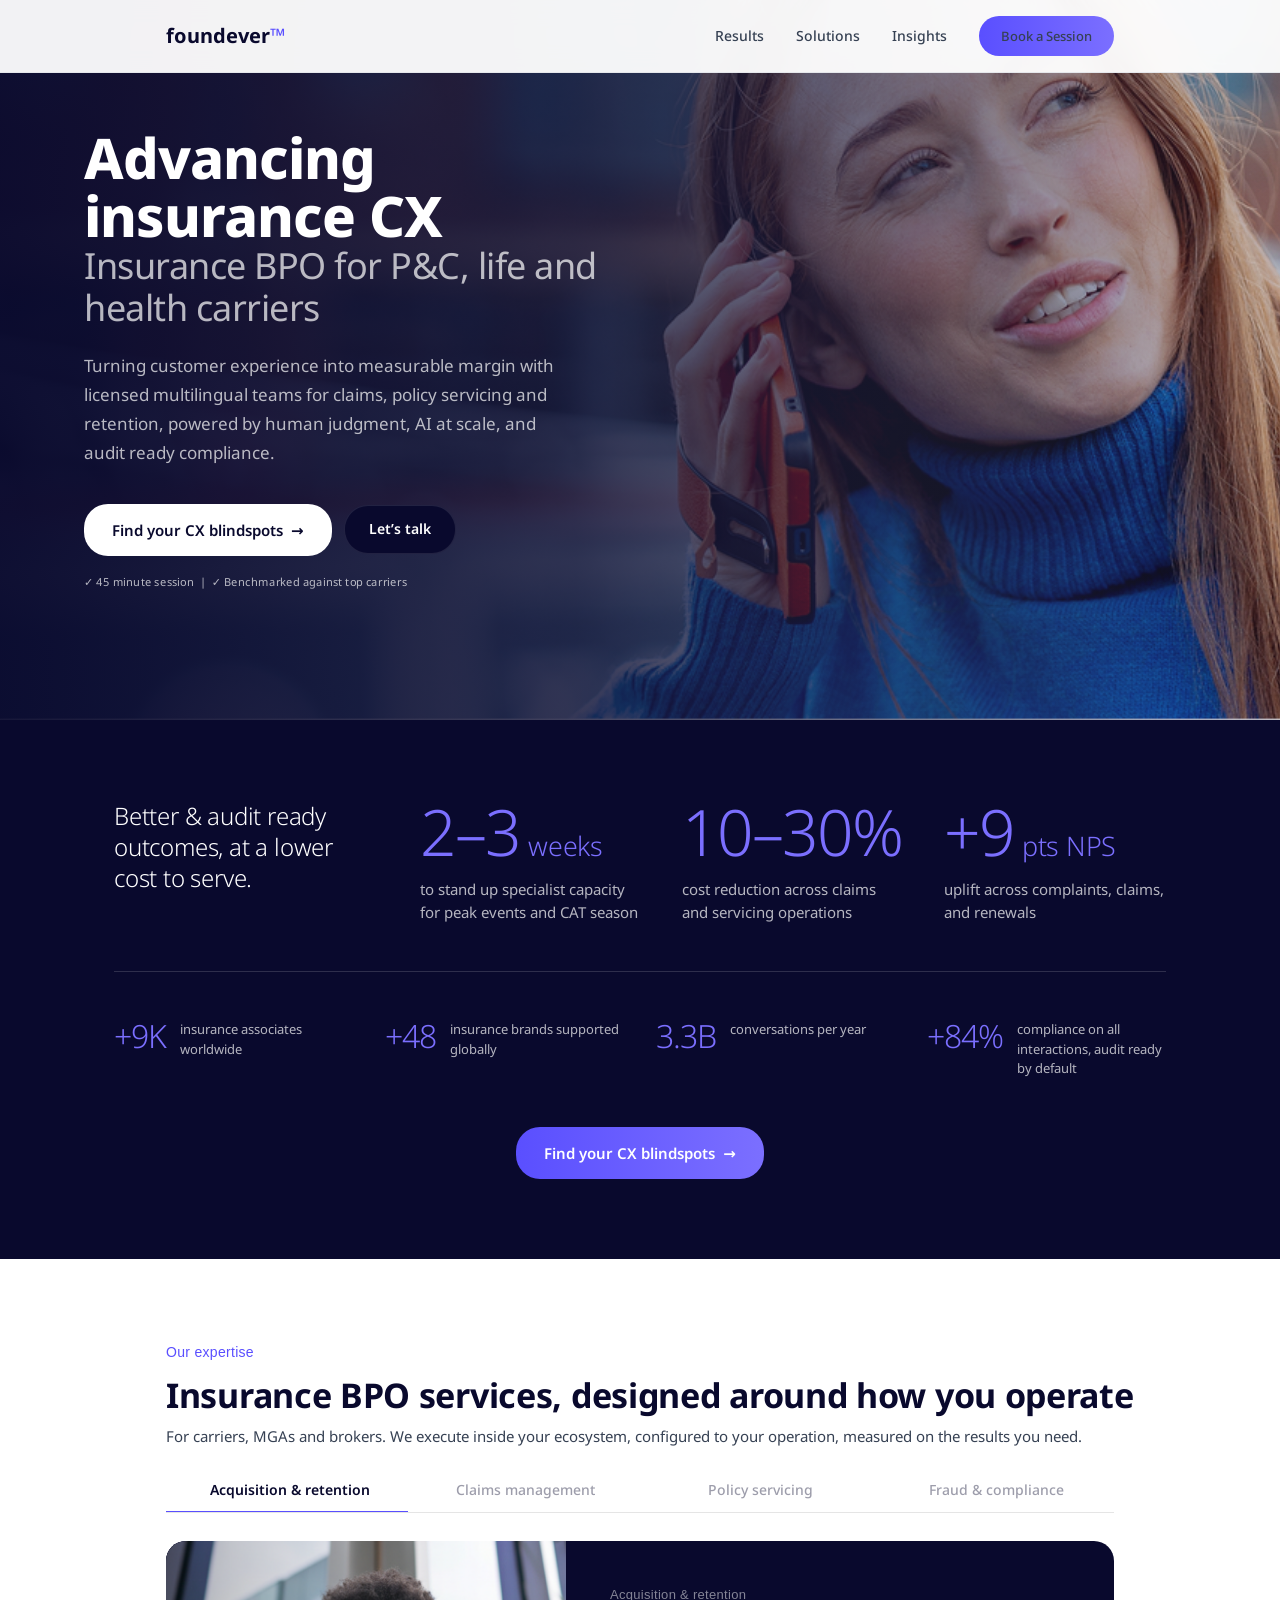
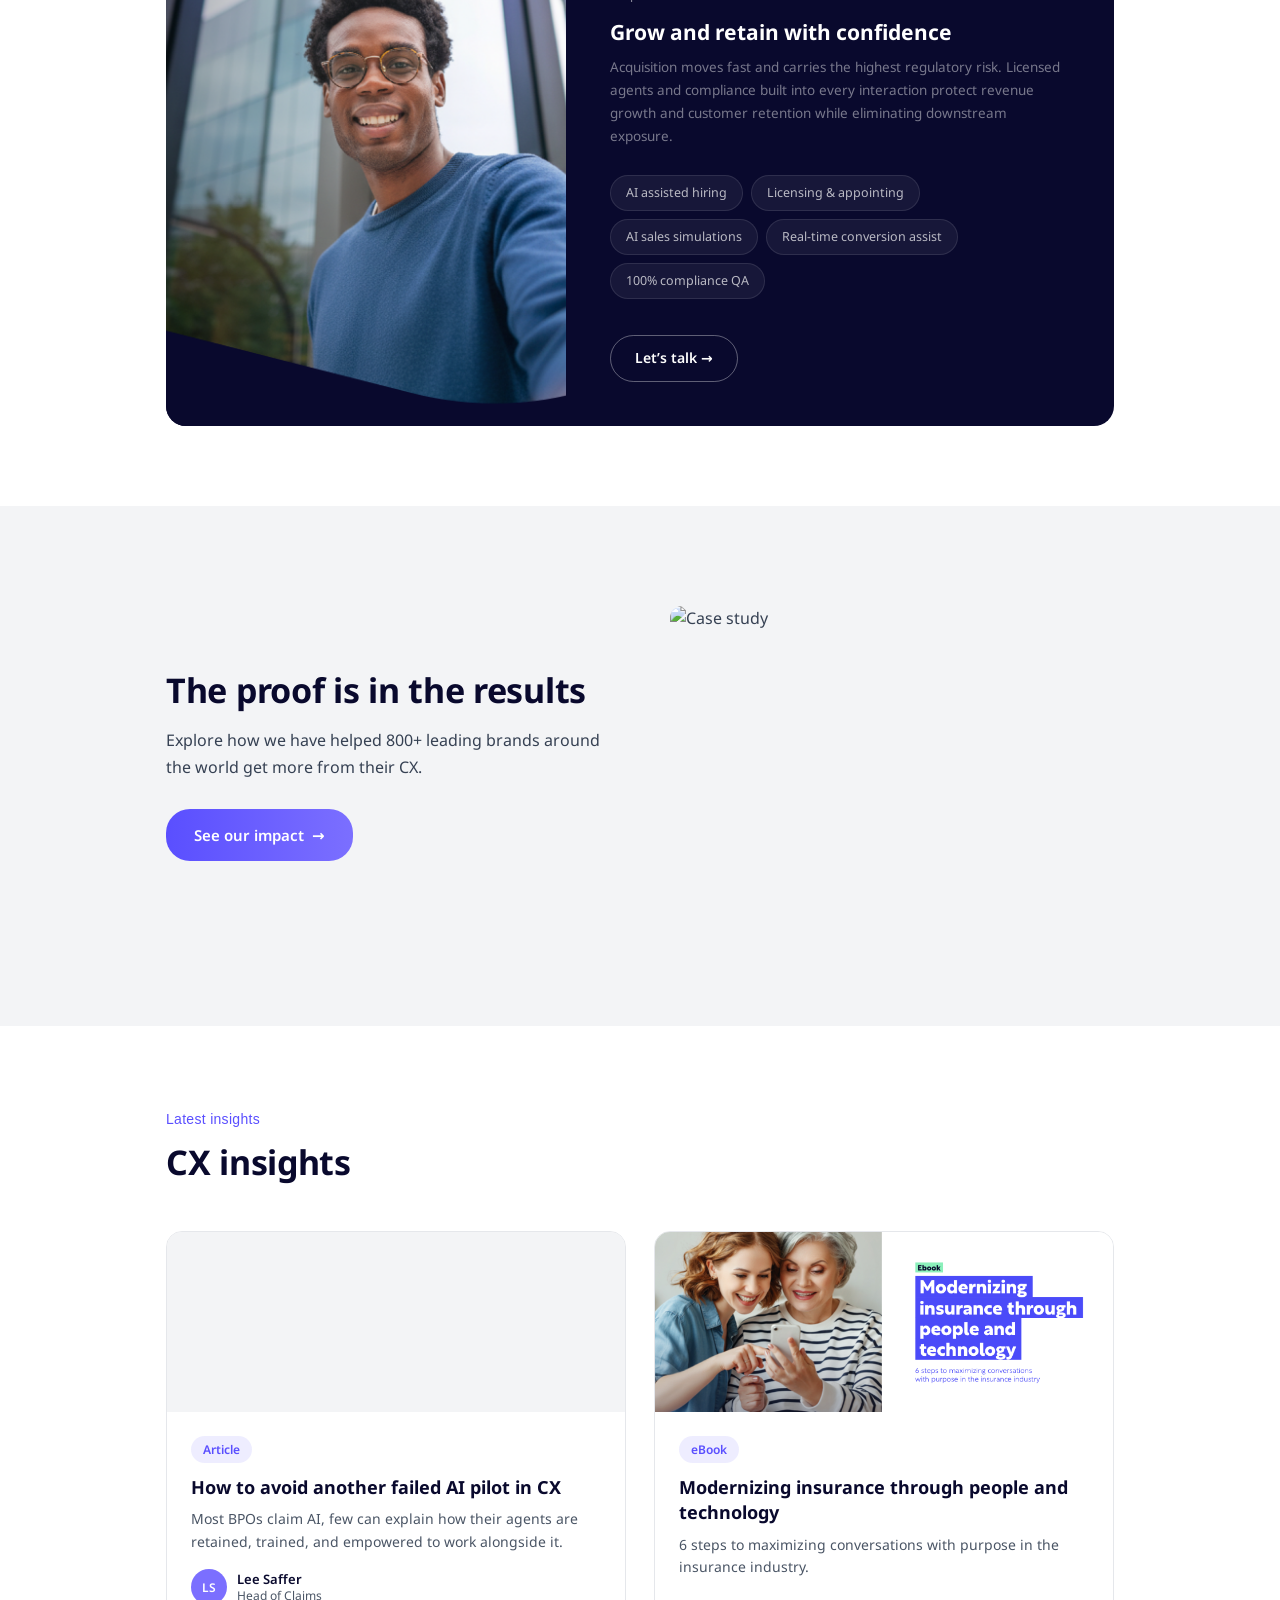
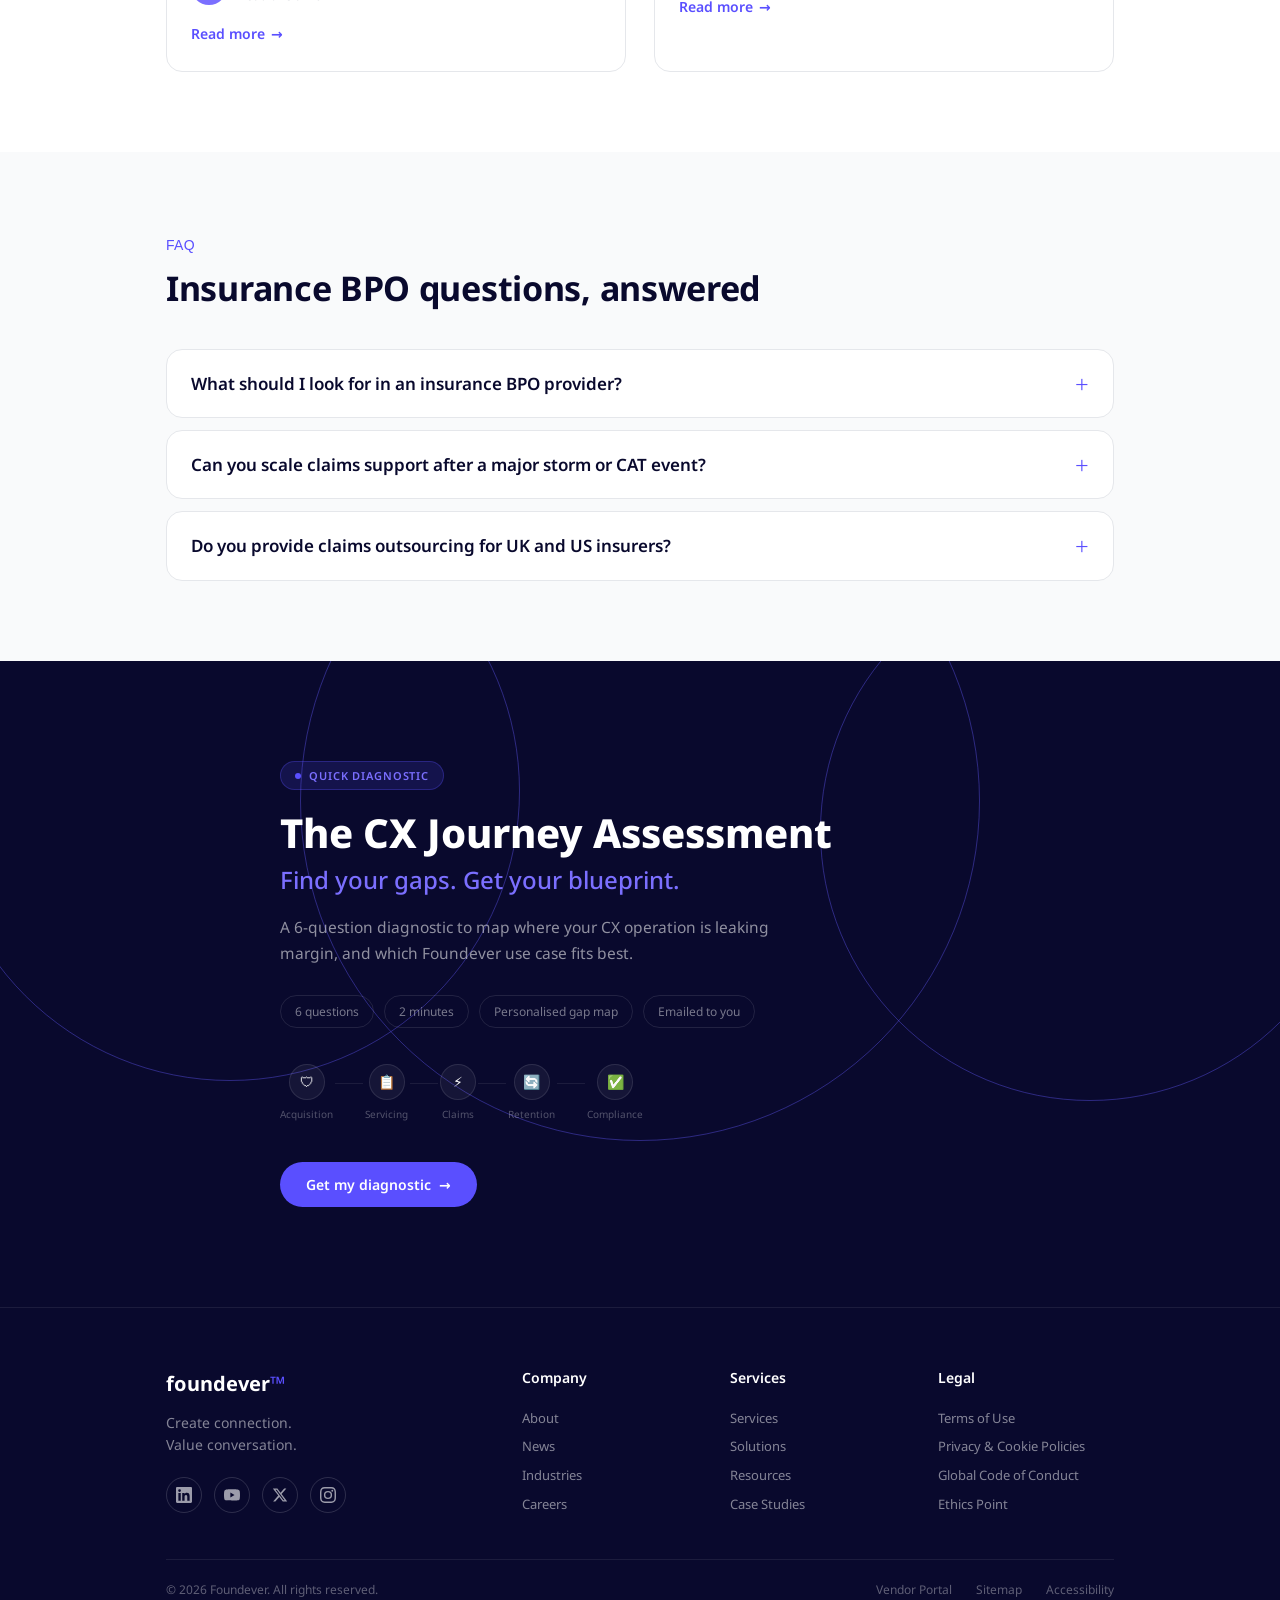
==== commit c408ac33: "SEO and AI-search pass: insurance BPO keywords, FAQ, structured data - Title, meta description, hero" ====
--- a/index.html
+++ b/index.html
@@ -3,14 +3,117 @@
 <head>
   <meta charset="UTF-8">
   <meta name="viewport" content="width=device-width, initial-scale=1.0">
-  <title>Foundever Insurance | Keep Your Brand Promise to Your Policyholders</title>
-  <meta name="description" content="Reduce claims leakage, improve your loss ratio, and lower cost to serve without compromising policyholder experience.">
+  <title>Insurance BPO &amp; Claims Outsourcing Services | Foundever</title>
+  <meta name="description" content="Insurance BPO for P&amp;C, life and health carriers, MGAs and brokers in the US and UK. Licensed agents for claims outsourcing, policy servicing and retention.">
   <link rel="preconnect" href="https://fonts.googleapis.com">
   <link rel="preconnect" href="https://fonts.gstatic.com" crossorigin>
   <link href="https://fonts.googleapis.com/css2?family=Noto+Sans:wght@300;400;500;600;700;800;900&display=swap" rel="stylesheet">
-  <link rel="stylesheet" href="styles.css?v=22">
+  <link rel="stylesheet" href="styles.css?v=23">
+  <script type="application/ld+json">
+{
+  "@context": "https://schema.org",
+  "@type": "Organization",
+  "name": "Foundever",
+  "url": "https://foundever.com/"
+}
+  </script>
+  <script type="application/ld+json">
+{
+  "@context": "https://schema.org",
+  "@type": "Service",
+  "name": "Insurance BPO and claims outsourcing",
+  "serviceType": "Insurance business process outsourcing",
+  "provider": {
+    "@type": "Organization",
+    "name": "Foundever",
+    "url": "https://foundever.com/"
+  },
+  "areaServed": [
+    {
+      "@type": "Country",
+      "name": "United States"
+    },
+    {
+      "@type": "Country",
+      "name": "United Kingdom"
+    }
+  ],
+  "audience": {
+    "@type": "BusinessAudience",
+    "audienceType": "Insurance carriers, MGAs and brokers"
+  },
+  "description": "Insurance BPO for P&C, life and health carriers: claims outsourcing from FNOL to settlement, policy servicing, acquisition and retention, and fraud and compliance, delivered by licensed, multilingual agents with AI assist and 100% compliance QA.",
+  "hasOfferCatalog": {
+    "@type": "OfferCatalog",
+    "name": "Insurance BPO services",
+    "itemListElement": [
+      {
+        "@type": "Offer",
+        "itemOffered": {
+          "@type": "Service",
+          "name": "Insurance acquisition and retention"
+        }
+      },
+      {
+        "@type": "Offer",
+        "itemOffered": {
+          "@type": "Service",
+          "name": "Claims management and claims outsourcing"
+        }
+      },
+      {
+        "@type": "Offer",
+        "itemOffered": {
+          "@type": "Service",
+          "name": "Policy servicing"
+        }
+      },
+      {
+        "@type": "Offer",
+        "itemOffered": {
+          "@type": "Service",
+          "name": "Fraud and compliance"
+        }
+      }
+    ]
+  }
+}
+  </script>
+  <script type="application/ld+json">
+{
+  "@context": "https://schema.org",
+  "@type": "FAQPage",
+  "mainEntity": [
+    {
+      "@type": "Question",
+      "name": "What should I look for in an insurance BPO provider?",
+      "acceptedAnswer": {
+        "@type": "Answer",
+        "text": "Look for licensed agents in the lines you write, compliance QA on every interaction rather than a sample, proven surge capacity for claims peaks, and references from insurers in your market. Ask for published outcomes, not just headcount. Foundever clients see 10–30% lower cost to serve across claims and servicing and a +9 point NPS uplift."
+      }
+    },
+    {
+      "@type": "Question",
+      "name": "Can you scale claims support after a major storm or CAT event?",
+      "acceptedAnswer": {
+        "@type": "Answer",
+        "text": "Yes. We stand up specialist claims capacity in 2–3 weeks for peak events and CAT season, drawing on 10,000+ insurance associates worldwide. FNOL simulation training and accuracy-focused agent assist keep quality high while claim volumes spike."
+      }
+    },
+    {
+      "@type": "Question",
+      "name": "Do you provide claims outsourcing for UK and US insurers?",
+      "acceptedAnswer": {
+        "@type": "Answer",
+        "text": "Yes. Foundever supports insurers in both the UK and the US with claims handling, policy servicing, complaints and retention. Every program runs on audit ready compliance: full interaction recording, embedded QA frameworks and regulatory reporting."
+      }
+    }
+  ]
+}
+  </script>
 </head>
 <body>
+
 
   <!-- ===== HEADER ===== -->
   <header class="site-header">
@@ -44,9 +147,9 @@
       <div class="hero-content">
         <div class="hero-heading-block">
           <h1>Advancing<br>insurance CX</h1>
-          <h2 class="hero-h2">on your transformation journey</h2>
-        </div>
-        <p>Turning customer experience into measurable margin, powered by human judgment, AI at scale, and audit ready compliance.</p>
+          <h2 class="hero-h2">Insurance BPO for P&amp;C, life and health carriers</h2>
+        </div>
+        <p>Turning customer experience into measurable margin with licensed multilingual teams for claims, policy servicing and retention, powered by human judgment, AI at scale, and audit ready compliance.</p>
         <div class="hero-cta-group">
           <a href="#cta" class="btn btn-cta-primary">
             Find your CX blindspots
@@ -72,7 +175,7 @@
           <div class="istats-scale-lbl">to stand up specialist capacity for peak events and CAT season</div>
         </div>
         <div class="istats-scale-item">
-          <div class="istats-scale-num"><span class="count-up" data-target="10">0</span>&ndash;30%</div>
+          <div class="istats-scale-num"><span class="count-up" data-target="10">10</span>&ndash;30%</div>
           <div class="istats-scale-lbl">cost reduction across claims and servicing operations</div>
         </div>
         <div class="istats-scale-item">
@@ -86,11 +189,11 @@
       <!-- Bottom zone: scale + compliance stats -->
       <div class="istats-outcomes">
         <div class="istats-outcome">
-          <div class="istats-outcome-num">+<span class="count-up" data-target="10">0</span>K</div>
+          <div class="istats-outcome-num">+<span class="count-up" data-target="10">10</span>K</div>
           <div class="istats-outcome-lbl">insurance associates worldwide</div>
         </div>
         <div class="istats-outcome">
-          <div class="istats-outcome-num">+<span class="count-up" data-target="55">0</span></div>
+          <div class="istats-outcome-num">+<span class="count-up" data-target="55">55</span></div>
           <div class="istats-outcome-lbl">insurance brands supported globally</div>
         </div>
         <div class="istats-outcome">
@@ -98,7 +201,7 @@
           <div class="istats-outcome-lbl">conversations per year</div>
         </div>
         <div class="istats-outcome">
-          <div class="istats-outcome-num">+<span class="count-up" data-target="95">0</span>%</div>
+          <div class="istats-outcome-num">+<span class="count-up" data-target="95">95</span>%</div>
           <div class="istats-outcome-lbl">compliance on all interactions, audit ready by default</div>
         </div>
       </div>
@@ -114,8 +217,8 @@
     <div class="container">
       <div class="solutions-header">
         <span class="eyebrow">Our expertise</span>
-        <h2>Bespoke insurance CX, designed around how you operate</h2>
-        <p>We execute inside your ecosystem, configured to your operation, measured on the results you need.</p>
+        <h2>Insurance BPO services, designed around how you operate</h2>
+        <p>For carriers, MGAs and brokers. We execute inside your ecosystem, configured to your operation, measured on the results you need.</p>
       </div>
 
       <!-- Tab Navigation -->
@@ -134,7 +237,7 @@
         <div class="sol-card-content">
           <span class="sol-card-eyebrow">Acquisition &amp; retention</span>
           <h3 class="sol-card-title">Grow and retain with confidence</h3>
-          <p class="sol-card-desc">Acquisition moves fast and carries the highest regulatory risk. Licensed expertise and compliance built into every interaction protects revenue growth while eliminating downstream exposure.</p>
+          <p class="sol-card-desc">Acquisition moves fast and carries the highest regulatory risk. Licensed agents and compliance built into every interaction protect revenue growth and customer retention while eliminating downstream exposure.</p>
           <div class="sol-pills-wrap">
             <span class="sol-pill">AI assisted hiring</span>
             <span class="sol-pill">Licensing &amp; appointing</span>
@@ -152,7 +255,7 @@
         <div class="sol-card-content">
           <span class="sol-card-eyebrow">Claims management</span>
           <h3 class="sol-card-title">Quality, speed and auditability together</h3>
-          <p class="sol-card-desc">By backing experienced claims professionals with advanced AI, we ensure every interaction is high empathy, low friction, and 100% focused on reducing claims leakage and handle time.</p>
+          <p class="sol-card-desc">Claims outsourcing from FNOL to settlement across P&amp;C, life and health. Experienced claims professionals backed by advanced AI keep every interaction high empathy and low friction, focused on reducing claims leakage and handle time.</p>
           <div class="sol-pills-wrap">
             <span class="sol-pill">Empathy trained hiring</span>
             <span class="sol-pill">FNOL simulation training</span>
@@ -170,7 +273,7 @@
         <div class="sol-card-content">
           <span class="sol-card-eyebrow">Policy servicing</span>
           <h3 class="sol-card-title">The hidden retention engine</h3>
-          <p class="sol-card-desc">AI absorbs routine volume so licensed agents can focus on endorsements, disputes, and save calls that protect policyholder lifetime value.</p>
+          <p class="sol-card-desc">AI absorbs routine volume so licensed agents can focus on endorsements, disputes, and save calls that drive customer retention and protect policyholder lifetime value.</p>
           <div class="sol-pills-wrap">
             <span class="sol-pill">Licensed servicing agents</span>
             <span class="sol-pill">AI deflection of low complexity calls</span>
@@ -252,6 +355,28 @@
             <a href="#" class="insight-link">Read more <span>&rarr;</span></a>
           </div>
         </div>
+      </div>
+    </div>
+  </section>
+
+  <!-- ===== FAQ (answers buyer + AI-search questions; mirrored in FAQPage JSON-LD in <head>) ===== -->
+  <section class="faq" id="faq">
+    <div class="container">
+      <span class="eyebrow">FAQ</span>
+      <h2>Insurance BPO questions, answered</h2>
+      <div class="faq-list">
+        <details class="faq-item">
+          <summary>What should I look for in an insurance BPO provider?</summary>
+          <p>Look for licensed agents in the lines you write, compliance QA on every interaction rather than a sample, proven surge capacity for claims peaks, and references from insurers in your market. Ask for published outcomes, not just headcount. Foundever clients see 10–30% lower cost to serve across claims and servicing and a +9 point NPS uplift.</p>
+        </details>
+        <details class="faq-item">
+          <summary>Can you scale claims support after a major storm or CAT event?</summary>
+          <p>Yes. We stand up specialist claims capacity in 2–3 weeks for peak events and CAT season, drawing on 10,000+ insurance associates worldwide. FNOL simulation training and accuracy-focused agent assist keep quality high while claim volumes spike.</p>
+        </details>
+        <details class="faq-item">
+          <summary>Do you provide claims outsourcing for UK and US insurers?</summary>
+          <p>Yes. Foundever supports insurers in both the UK and the US with claims handling, policy servicing, complaints and retention. Every program runs on audit ready compliance: full interaction recording, embedded QA frameworks and regulatory reporting.</p>
+        </details>
       </div>
     </div>
   </section>
--- a/styles.css
+++ b/styles.css
@@ -827,6 +827,65 @@
 }
 .insight-link:hover { gap: 10px; }
 
+/* ===== FAQ ===== */
+.faq {
+  padding: 80px 0;
+  background: var(--gray-bg-alt);
+}
+.faq .eyebrow { margin-bottom: 12px; }
+.faq h2 {
+  color: var(--dark-navy);
+  margin-bottom: 40px;
+}
+.faq-list {
+  display: flex;
+  flex-direction: column;
+  gap: 12px;
+}
+.faq-item {
+  background: var(--white);
+  border: 1px solid var(--gray-medium);
+  border-radius: var(--radius-card);
+  padding: 0 24px;
+}
+.faq-item summary {
+  list-style: none;
+  cursor: pointer;
+  display: flex;
+  justify-content: space-between;
+  align-items: center;
+  gap: 16px;
+  padding: 20px 0;
+  font-size: 17px;
+  font-weight: 600;
+  color: var(--dark-navy);
+}
+.faq-item summary::-webkit-details-marker { display: none; }
+.faq-item summary::after {
+  content: "+";
+  flex-shrink: 0;
+  font-size: 24px;
+  font-weight: 300;
+  line-height: 1;
+  color: var(--purple);
+  transition: transform 0.2s ease;
+}
+.faq-item[open] summary::after { transform: rotate(45deg); }
+.faq-item summary:focus-visible { outline: 2px solid var(--purple); outline-offset: 4px; border-radius: 4px; }
+.faq-item p {
+  padding: 0 0 22px;
+  font-size: 15px;
+  line-height: 1.65;
+  color: var(--gray-text);
+  max-width: 760px;
+}
+@media (max-width: 600px) {
+  .faq { padding: 56px 0; }
+  .faq-item { padding: 0 18px; }
+  .faq-item summary { font-size: 15px; padding: 16px 0; }
+  .faq-item p { font-size: 14px; }
+}
+
 /* ===== FINAL CTA ===== */
 .final-cta {
   background: var(--dark-navy);
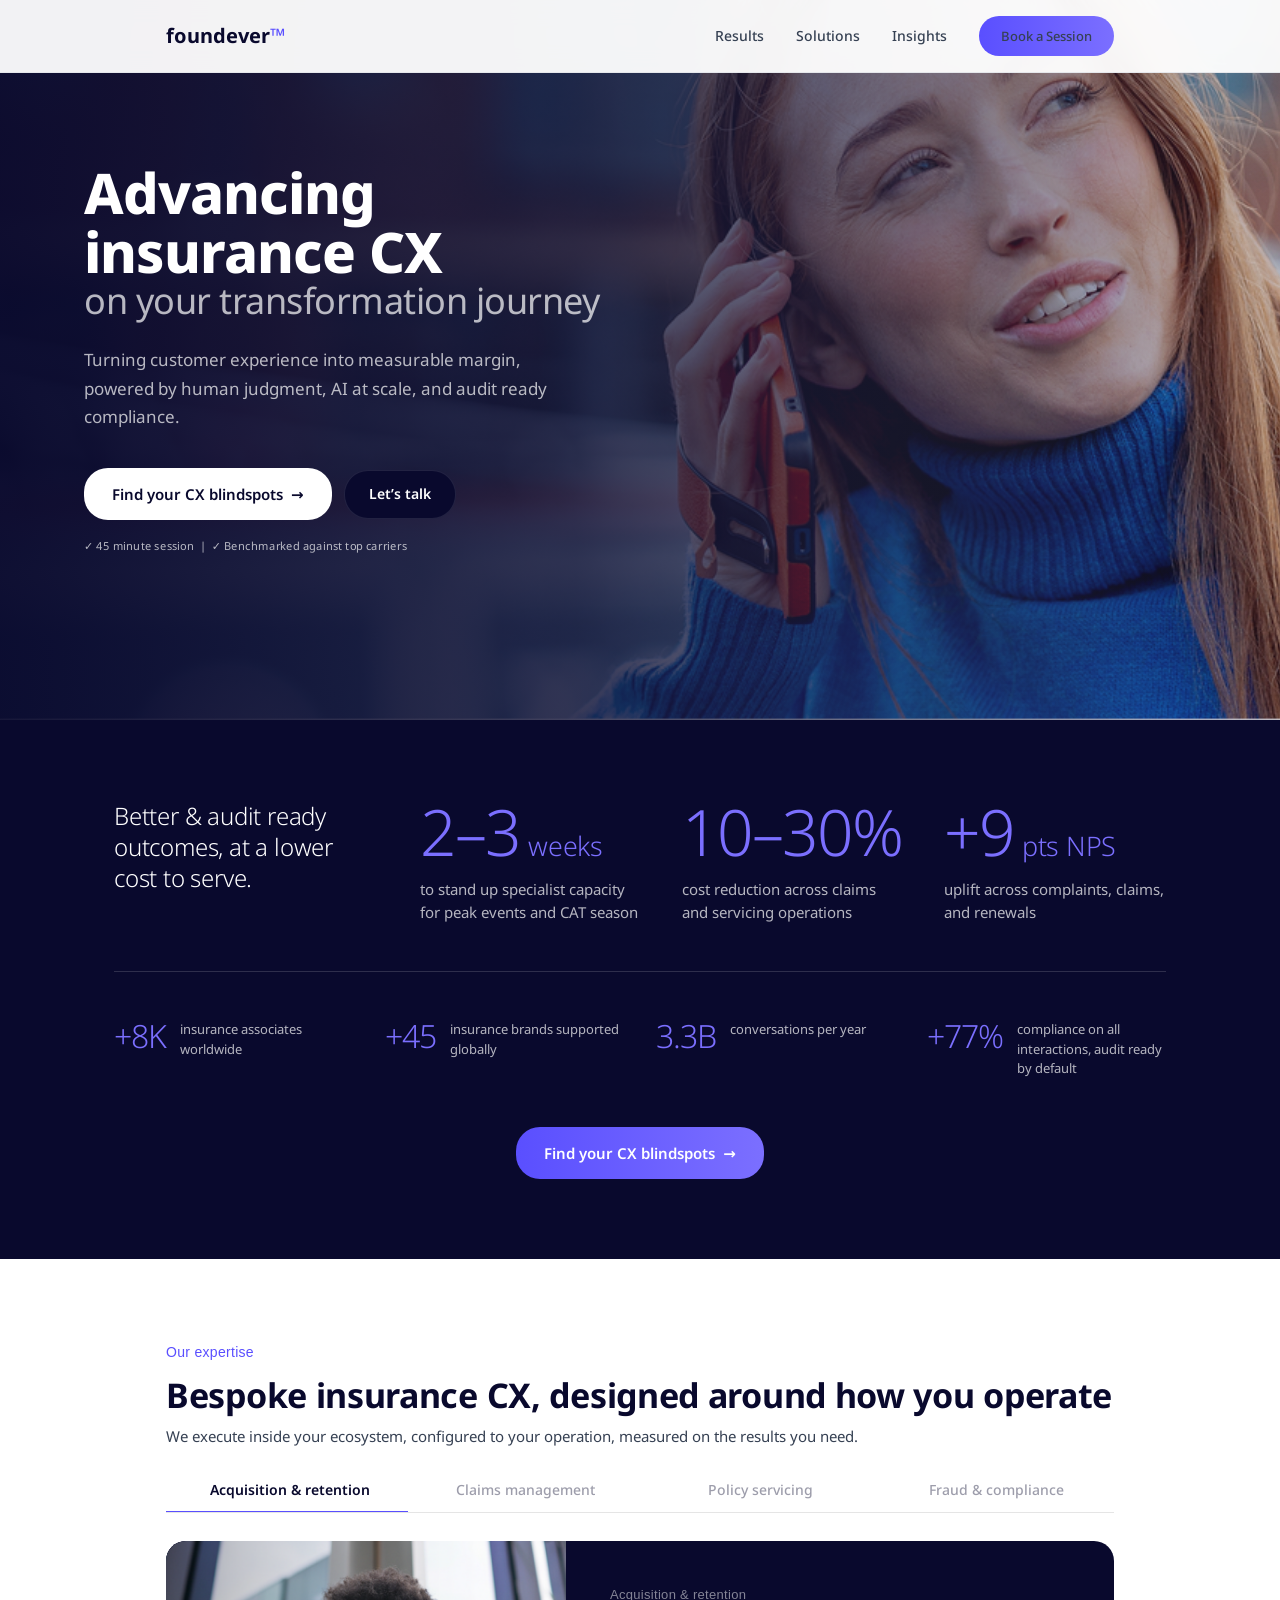
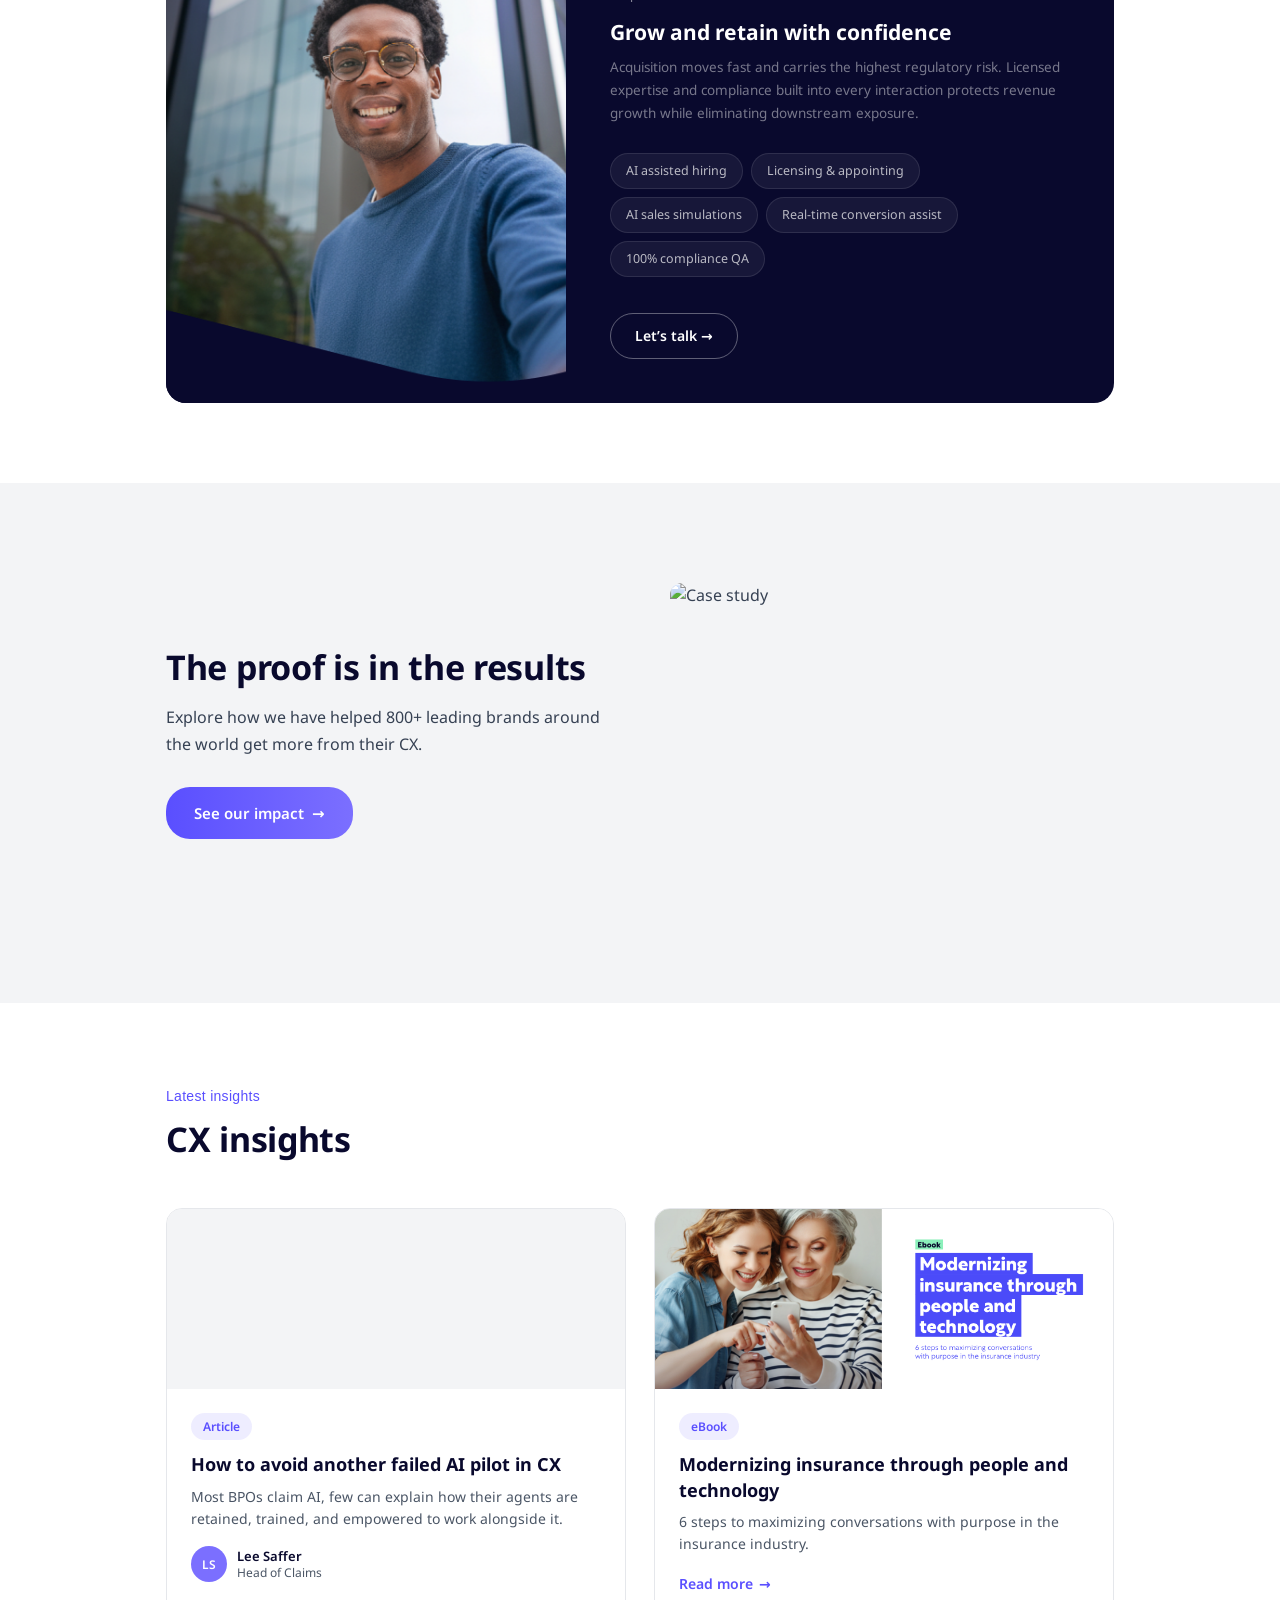
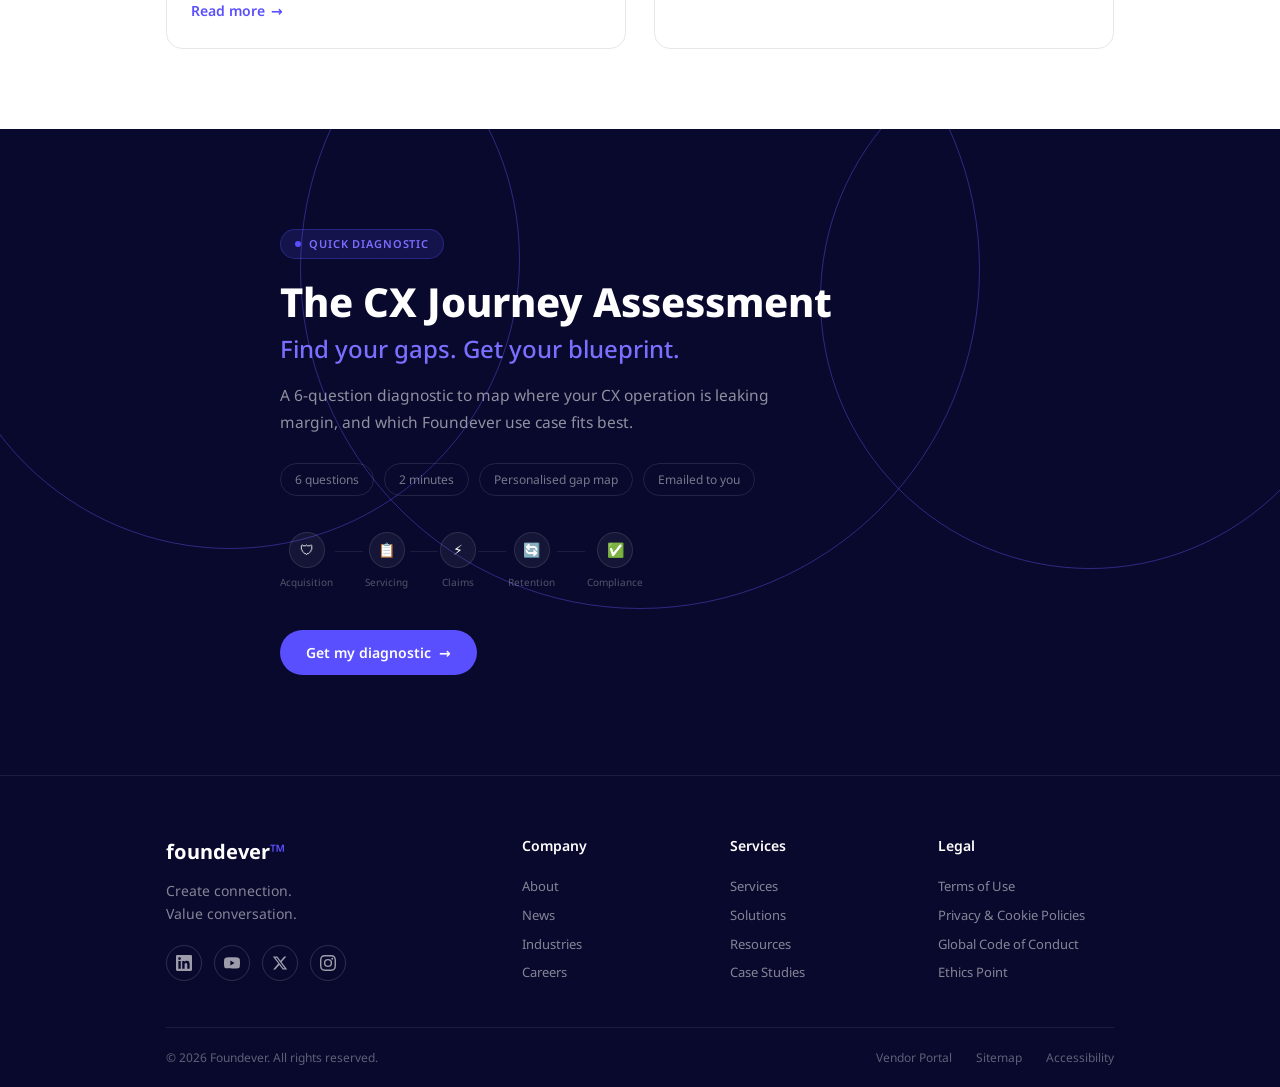
==== commit 469edeec: "Move SEO/AI-search version to /seo/, restore main page to previous copy Main page keeps the lead sta" ====
--- a/index.html
+++ b/index.html
@@ -3,117 +3,14 @@
 <head>
   <meta charset="UTF-8">
   <meta name="viewport" content="width=device-width, initial-scale=1.0">
-  <title>Insurance BPO &amp; Claims Outsourcing Services | Foundever</title>
-  <meta name="description" content="Insurance BPO for P&amp;C, life and health carriers, MGAs and brokers in the US and UK. Licensed agents for claims outsourcing, policy servicing and retention.">
+  <title>Foundever Insurance | Keep Your Brand Promise to Your Policyholders</title>
+  <meta name="description" content="Reduce claims leakage, improve your loss ratio, and lower cost to serve without compromising policyholder experience.">
   <link rel="preconnect" href="https://fonts.googleapis.com">
   <link rel="preconnect" href="https://fonts.gstatic.com" crossorigin>
   <link href="https://fonts.googleapis.com/css2?family=Noto+Sans:wght@300;400;500;600;700;800;900&display=swap" rel="stylesheet">
-  <link rel="stylesheet" href="styles.css?v=23">
-  <script type="application/ld+json">
-{
-  "@context": "https://schema.org",
-  "@type": "Organization",
-  "name": "Foundever",
-  "url": "https://foundever.com/"
-}
-  </script>
-  <script type="application/ld+json">
-{
-  "@context": "https://schema.org",
-  "@type": "Service",
-  "name": "Insurance BPO and claims outsourcing",
-  "serviceType": "Insurance business process outsourcing",
-  "provider": {
-    "@type": "Organization",
-    "name": "Foundever",
-    "url": "https://foundever.com/"
-  },
-  "areaServed": [
-    {
-      "@type": "Country",
-      "name": "United States"
-    },
-    {
-      "@type": "Country",
-      "name": "United Kingdom"
-    }
-  ],
-  "audience": {
-    "@type": "BusinessAudience",
-    "audienceType": "Insurance carriers, MGAs and brokers"
-  },
-  "description": "Insurance BPO for P&C, life and health carriers: claims outsourcing from FNOL to settlement, policy servicing, acquisition and retention, and fraud and compliance, delivered by licensed, multilingual agents with AI assist and 100% compliance QA.",
-  "hasOfferCatalog": {
-    "@type": "OfferCatalog",
-    "name": "Insurance BPO services",
-    "itemListElement": [
-      {
-        "@type": "Offer",
-        "itemOffered": {
-          "@type": "Service",
-          "name": "Insurance acquisition and retention"
-        }
-      },
-      {
-        "@type": "Offer",
-        "itemOffered": {
-          "@type": "Service",
-          "name": "Claims management and claims outsourcing"
-        }
-      },
-      {
-        "@type": "Offer",
-        "itemOffered": {
-          "@type": "Service",
-          "name": "Policy servicing"
-        }
-      },
-      {
-        "@type": "Offer",
-        "itemOffered": {
-          "@type": "Service",
-          "name": "Fraud and compliance"
-        }
-      }
-    ]
-  }
-}
-  </script>
-  <script type="application/ld+json">
-{
-  "@context": "https://schema.org",
-  "@type": "FAQPage",
-  "mainEntity": [
-    {
-      "@type": "Question",
-      "name": "What should I look for in an insurance BPO provider?",
-      "acceptedAnswer": {
-        "@type": "Answer",
-        "text": "Look for licensed agents in the lines you write, compliance QA on every interaction rather than a sample, proven surge capacity for claims peaks, and references from insurers in your market. Ask for published outcomes, not just headcount. Foundever clients see 10–30% lower cost to serve across claims and servicing and a +9 point NPS uplift."
-      }
-    },
-    {
-      "@type": "Question",
-      "name": "Can you scale claims support after a major storm or CAT event?",
-      "acceptedAnswer": {
-        "@type": "Answer",
-        "text": "Yes. We stand up specialist claims capacity in 2–3 weeks for peak events and CAT season, drawing on 10,000+ insurance associates worldwide. FNOL simulation training and accuracy-focused agent assist keep quality high while claim volumes spike."
-      }
-    },
-    {
-      "@type": "Question",
-      "name": "Do you provide claims outsourcing for UK and US insurers?",
-      "acceptedAnswer": {
-        "@type": "Answer",
-        "text": "Yes. Foundever supports insurers in both the UK and the US with claims handling, policy servicing, complaints and retention. Every program runs on audit ready compliance: full interaction recording, embedded QA frameworks and regulatory reporting."
-      }
-    }
-  ]
-}
-  </script>
+  <link rel="stylesheet" href="styles.css?v=22">
 </head>
 <body>
-
 
   <!-- ===== HEADER ===== -->
   <header class="site-header">
@@ -147,9 +44,9 @@
       <div class="hero-content">
         <div class="hero-heading-block">
           <h1>Advancing<br>insurance CX</h1>
-          <h2 class="hero-h2">Insurance BPO for P&amp;C, life and health carriers</h2>
-        </div>
-        <p>Turning customer experience into measurable margin with licensed multilingual teams for claims, policy servicing and retention, powered by human judgment, AI at scale, and audit ready compliance.</p>
+          <h2 class="hero-h2">on your transformation journey</h2>
+        </div>
+        <p>Turning customer experience into measurable margin, powered by human judgment, AI at scale, and audit ready compliance.</p>
         <div class="hero-cta-group">
           <a href="#cta" class="btn btn-cta-primary">
             Find your CX blindspots
@@ -175,7 +72,7 @@
           <div class="istats-scale-lbl">to stand up specialist capacity for peak events and CAT season</div>
         </div>
         <div class="istats-scale-item">
-          <div class="istats-scale-num"><span class="count-up" data-target="10">10</span>&ndash;30%</div>
+          <div class="istats-scale-num"><span class="count-up" data-target="10">0</span>&ndash;30%</div>
           <div class="istats-scale-lbl">cost reduction across claims and servicing operations</div>
         </div>
         <div class="istats-scale-item">
@@ -189,11 +86,11 @@
       <!-- Bottom zone: scale + compliance stats -->
       <div class="istats-outcomes">
         <div class="istats-outcome">
-          <div class="istats-outcome-num">+<span class="count-up" data-target="10">10</span>K</div>
+          <div class="istats-outcome-num">+<span class="count-up" data-target="10">0</span>K</div>
           <div class="istats-outcome-lbl">insurance associates worldwide</div>
         </div>
         <div class="istats-outcome">
-          <div class="istats-outcome-num">+<span class="count-up" data-target="55">55</span></div>
+          <div class="istats-outcome-num">+<span class="count-up" data-target="55">0</span></div>
           <div class="istats-outcome-lbl">insurance brands supported globally</div>
         </div>
         <div class="istats-outcome">
@@ -201,7 +98,7 @@
           <div class="istats-outcome-lbl">conversations per year</div>
         </div>
         <div class="istats-outcome">
-          <div class="istats-outcome-num">+<span class="count-up" data-target="95">95</span>%</div>
+          <div class="istats-outcome-num">+<span class="count-up" data-target="95">0</span>%</div>
           <div class="istats-outcome-lbl">compliance on all interactions, audit ready by default</div>
         </div>
       </div>
@@ -217,8 +114,8 @@
     <div class="container">
       <div class="solutions-header">
         <span class="eyebrow">Our expertise</span>
-        <h2>Insurance BPO services, designed around how you operate</h2>
-        <p>For carriers, MGAs and brokers. We execute inside your ecosystem, configured to your operation, measured on the results you need.</p>
+        <h2>Bespoke insurance CX, designed around how you operate</h2>
+        <p>We execute inside your ecosystem, configured to your operation, measured on the results you need.</p>
       </div>
 
       <!-- Tab Navigation -->
@@ -237,7 +134,7 @@
         <div class="sol-card-content">
           <span class="sol-card-eyebrow">Acquisition &amp; retention</span>
           <h3 class="sol-card-title">Grow and retain with confidence</h3>
-          <p class="sol-card-desc">Acquisition moves fast and carries the highest regulatory risk. Licensed agents and compliance built into every interaction protect revenue growth and customer retention while eliminating downstream exposure.</p>
+          <p class="sol-card-desc">Acquisition moves fast and carries the highest regulatory risk. Licensed expertise and compliance built into every interaction protects revenue growth while eliminating downstream exposure.</p>
           <div class="sol-pills-wrap">
             <span class="sol-pill">AI assisted hiring</span>
             <span class="sol-pill">Licensing &amp; appointing</span>
@@ -255,7 +152,7 @@
         <div class="sol-card-content">
           <span class="sol-card-eyebrow">Claims management</span>
           <h3 class="sol-card-title">Quality, speed and auditability together</h3>
-          <p class="sol-card-desc">Claims outsourcing from FNOL to settlement across P&amp;C, life and health. Experienced claims professionals backed by advanced AI keep every interaction high empathy and low friction, focused on reducing claims leakage and handle time.</p>
+          <p class="sol-card-desc">By backing experienced claims professionals with advanced AI, we ensure every interaction is high empathy, low friction, and 100% focused on reducing claims leakage and handle time.</p>
           <div class="sol-pills-wrap">
             <span class="sol-pill">Empathy trained hiring</span>
             <span class="sol-pill">FNOL simulation training</span>
@@ -273,7 +170,7 @@
         <div class="sol-card-content">
           <span class="sol-card-eyebrow">Policy servicing</span>
           <h3 class="sol-card-title">The hidden retention engine</h3>
-          <p class="sol-card-desc">AI absorbs routine volume so licensed agents can focus on endorsements, disputes, and save calls that drive customer retention and protect policyholder lifetime value.</p>
+          <p class="sol-card-desc">AI absorbs routine volume so licensed agents can focus on endorsements, disputes, and save calls that protect policyholder lifetime value.</p>
           <div class="sol-pills-wrap">
             <span class="sol-pill">Licensed servicing agents</span>
             <span class="sol-pill">AI deflection of low complexity calls</span>
@@ -355,28 +252,6 @@
             <a href="#" class="insight-link">Read more <span>&rarr;</span></a>
           </div>
         </div>
-      </div>
-    </div>
-  </section>
-
-  <!-- ===== FAQ (answers buyer + AI-search questions; mirrored in FAQPage JSON-LD in <head>) ===== -->
-  <section class="faq" id="faq">
-    <div class="container">
-      <span class="eyebrow">FAQ</span>
-      <h2>Insurance BPO questions, answered</h2>
-      <div class="faq-list">
-        <details class="faq-item">
-          <summary>What should I look for in an insurance BPO provider?</summary>
-          <p>Look for licensed agents in the lines you write, compliance QA on every interaction rather than a sample, proven surge capacity for claims peaks, and references from insurers in your market. Ask for published outcomes, not just headcount. Foundever clients see 10–30% lower cost to serve across claims and servicing and a +9 point NPS uplift.</p>
-        </details>
-        <details class="faq-item">
-          <summary>Can you scale claims support after a major storm or CAT event?</summary>
-          <p>Yes. We stand up specialist claims capacity in 2–3 weeks for peak events and CAT season, drawing on 10,000+ insurance associates worldwide. FNOL simulation training and accuracy-focused agent assist keep quality high while claim volumes spike.</p>
-        </details>
-        <details class="faq-item">
-          <summary>Do you provide claims outsourcing for UK and US insurers?</summary>
-          <p>Yes. Foundever supports insurers in both the UK and the US with claims handling, policy servicing, complaints and retention. Every program runs on audit ready compliance: full interaction recording, embedded QA frameworks and regulatory reporting.</p>
-        </details>
       </div>
     </div>
   </section>
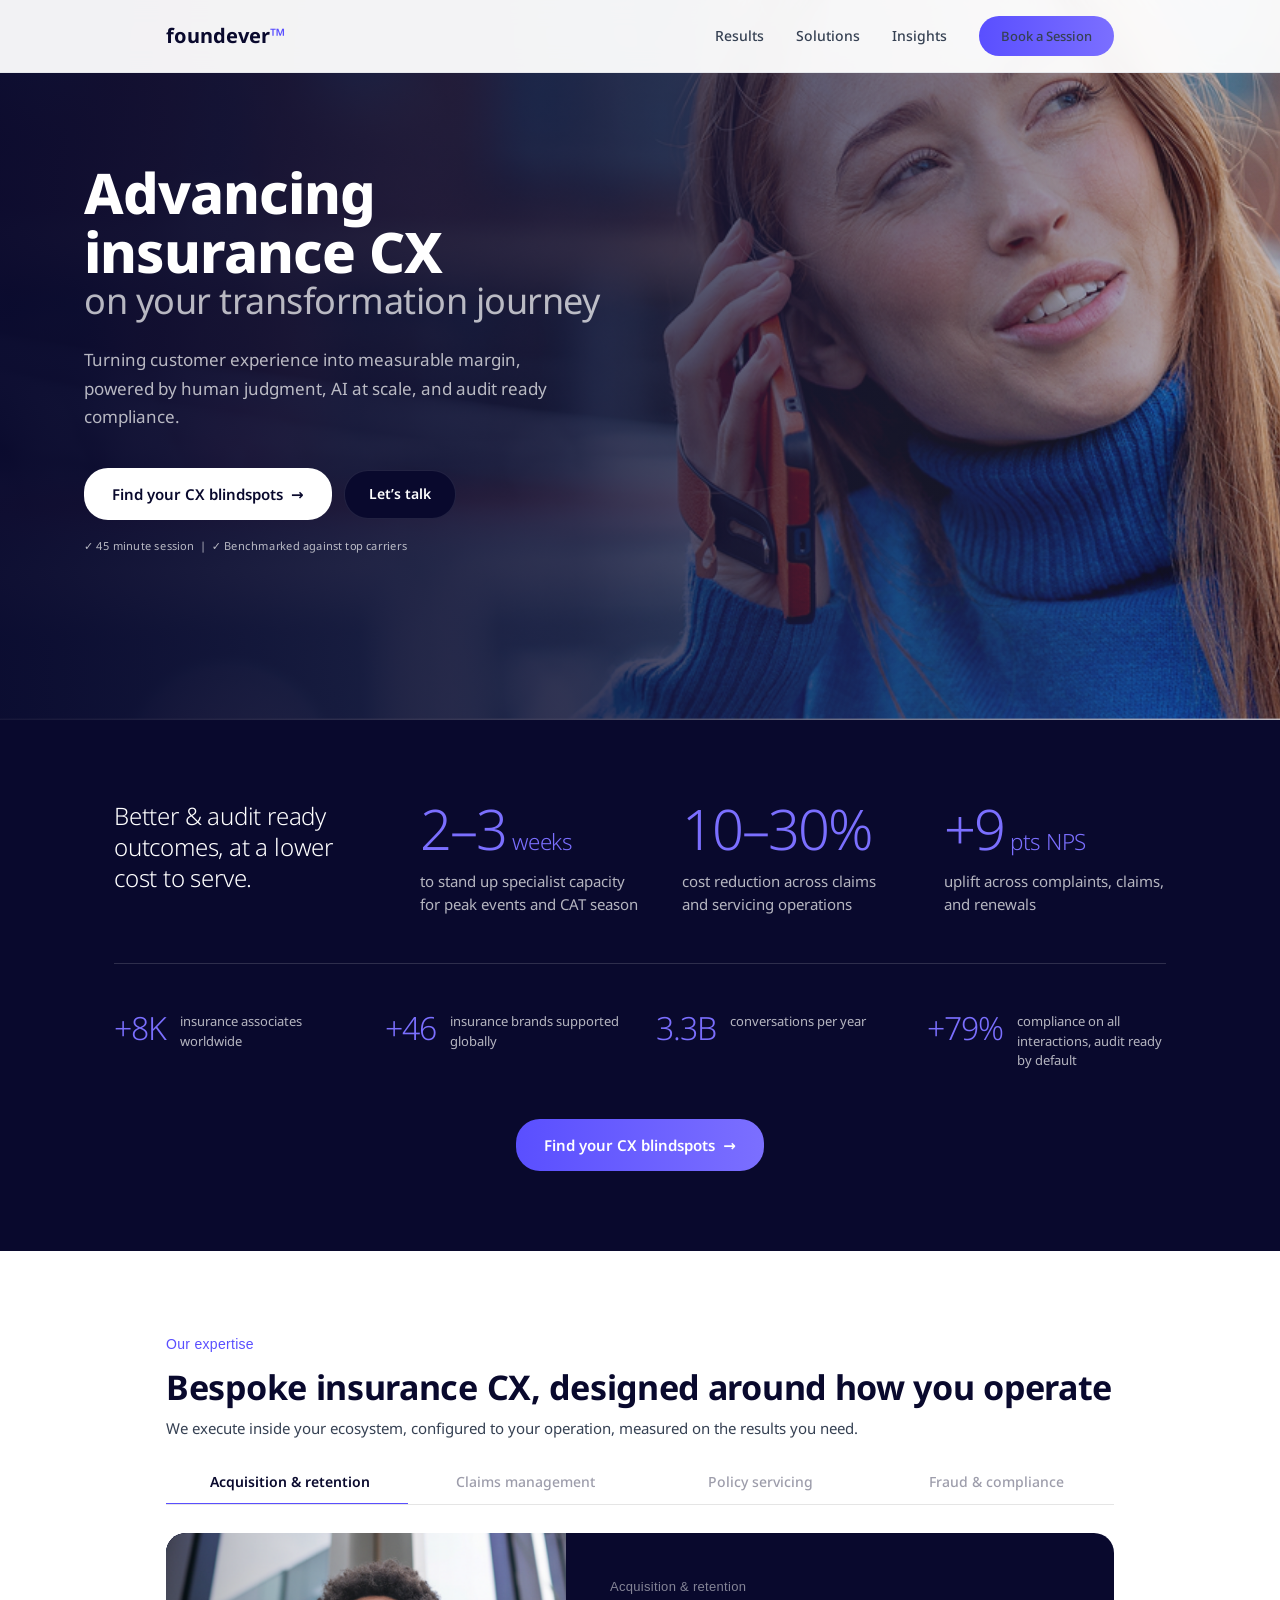
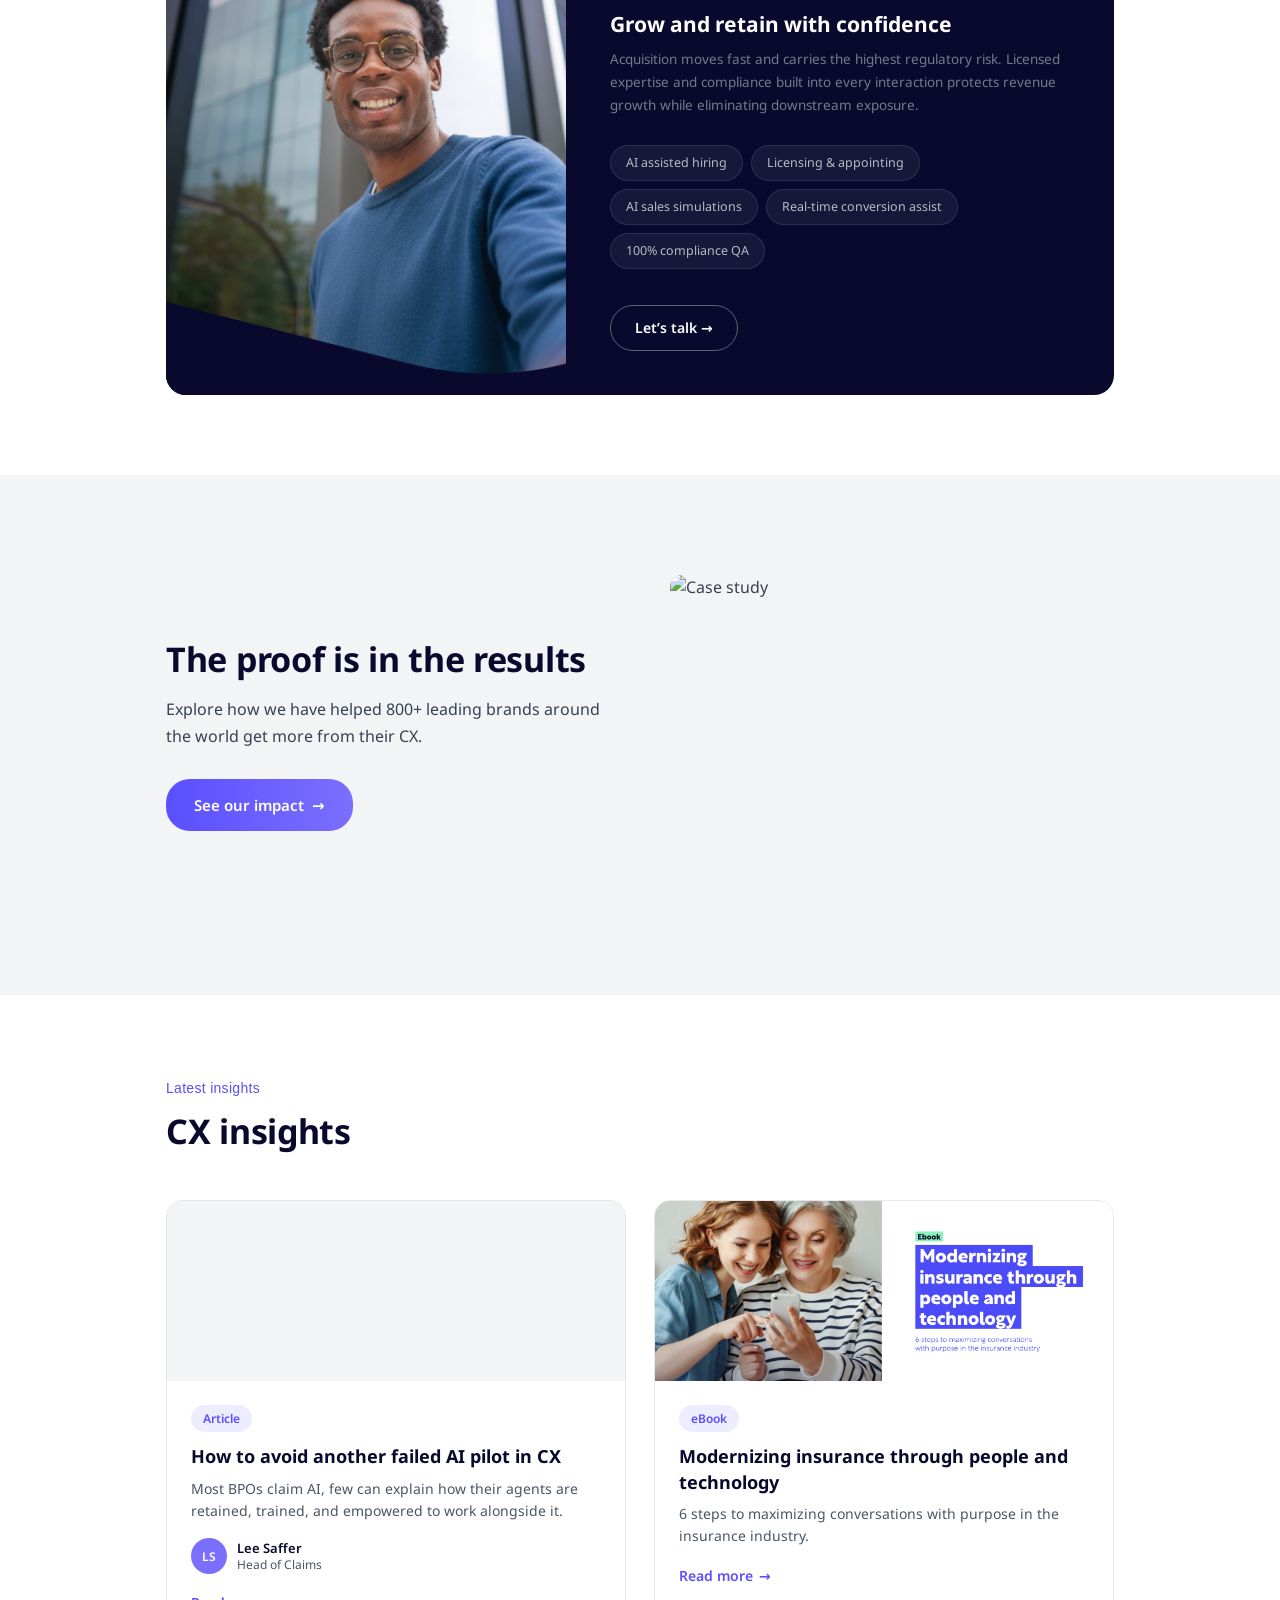
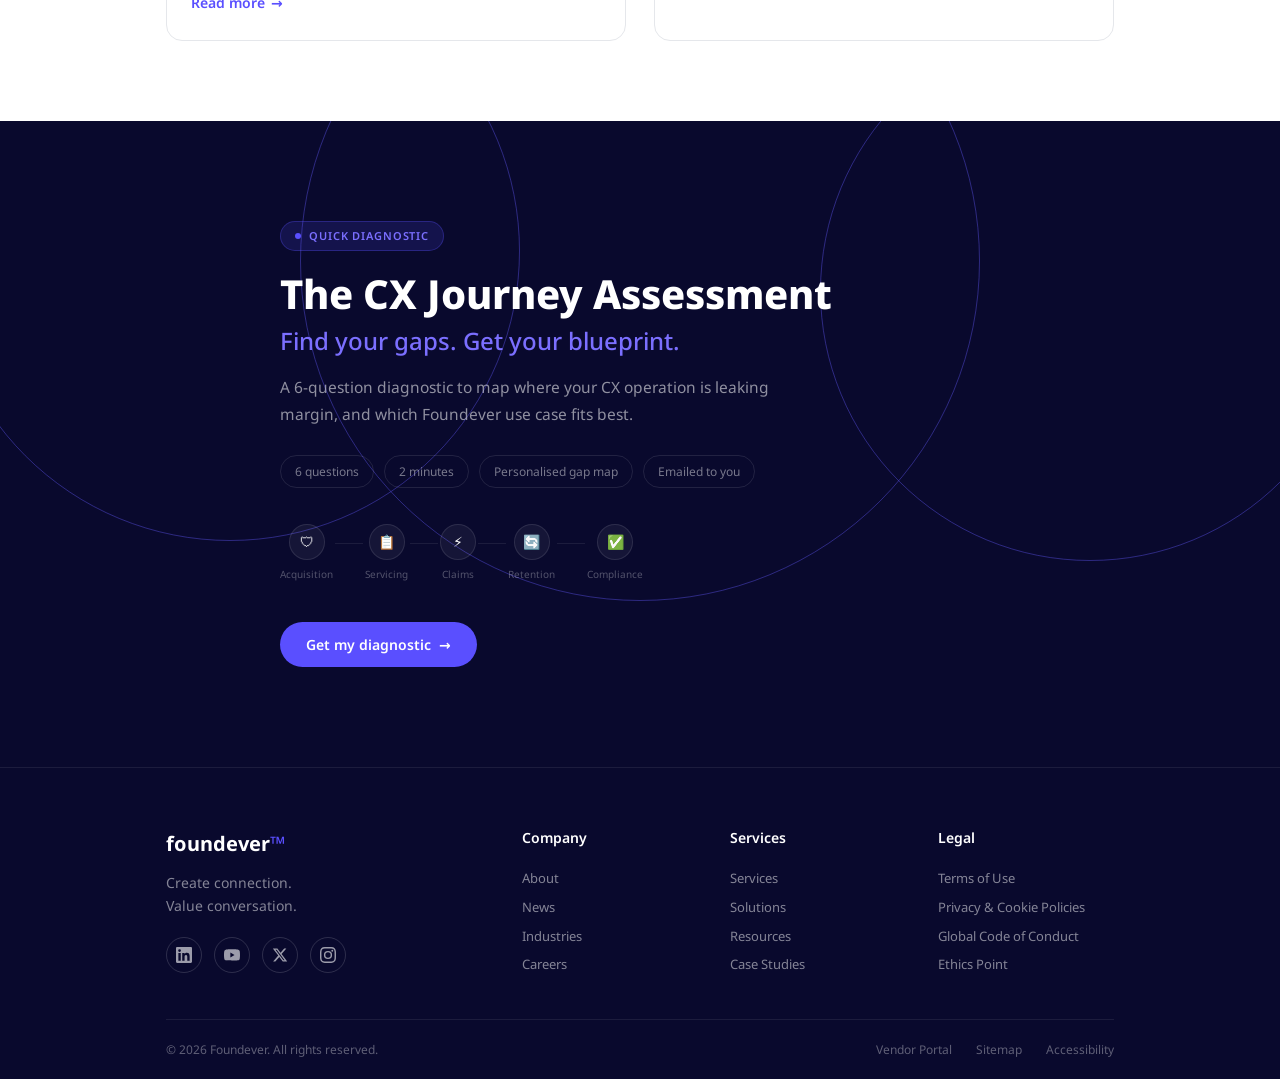
==== commit cc9e576e: "Stats band: keep key numbers on one line so labels align Co-Authored-By: Claude Sonnet 5.5 <noreply@" ====
--- a/index.html
+++ b/index.html
@@ -8,7 +8,7 @@
   <link rel="preconnect" href="https://fonts.googleapis.com">
   <link rel="preconnect" href="https://fonts.gstatic.com" crossorigin>
   <link href="https://fonts.googleapis.com/css2?family=Noto+Sans:wght@300;400;500;600;700;800;900&display=swap" rel="stylesheet">
-  <link rel="stylesheet" href="styles.css?v=22">
+  <link rel="stylesheet" href="styles.css?v=24">
 </head>
 <body>
 
--- a/styles.css
+++ b/styles.css
@@ -356,7 +356,8 @@
 }
 
 .istats-scale-num {
-  font-size: clamp(48px, 5vw, 68px);
+  white-space: nowrap;
+  font-size: clamp(40px, 4.4vw, 56px);
   font-weight: 300;
   line-height: 1;
   letter-spacing: -2px;
@@ -365,9 +366,9 @@
 }
 
 .istats-unit {
-  font-size: 0.42em;
+  font-size: 0.4em;
   letter-spacing: -0.3px;
-  margin-left: 8px;
+  margin-left: 6px;
 }
 
 .istats-scale-lbl {
